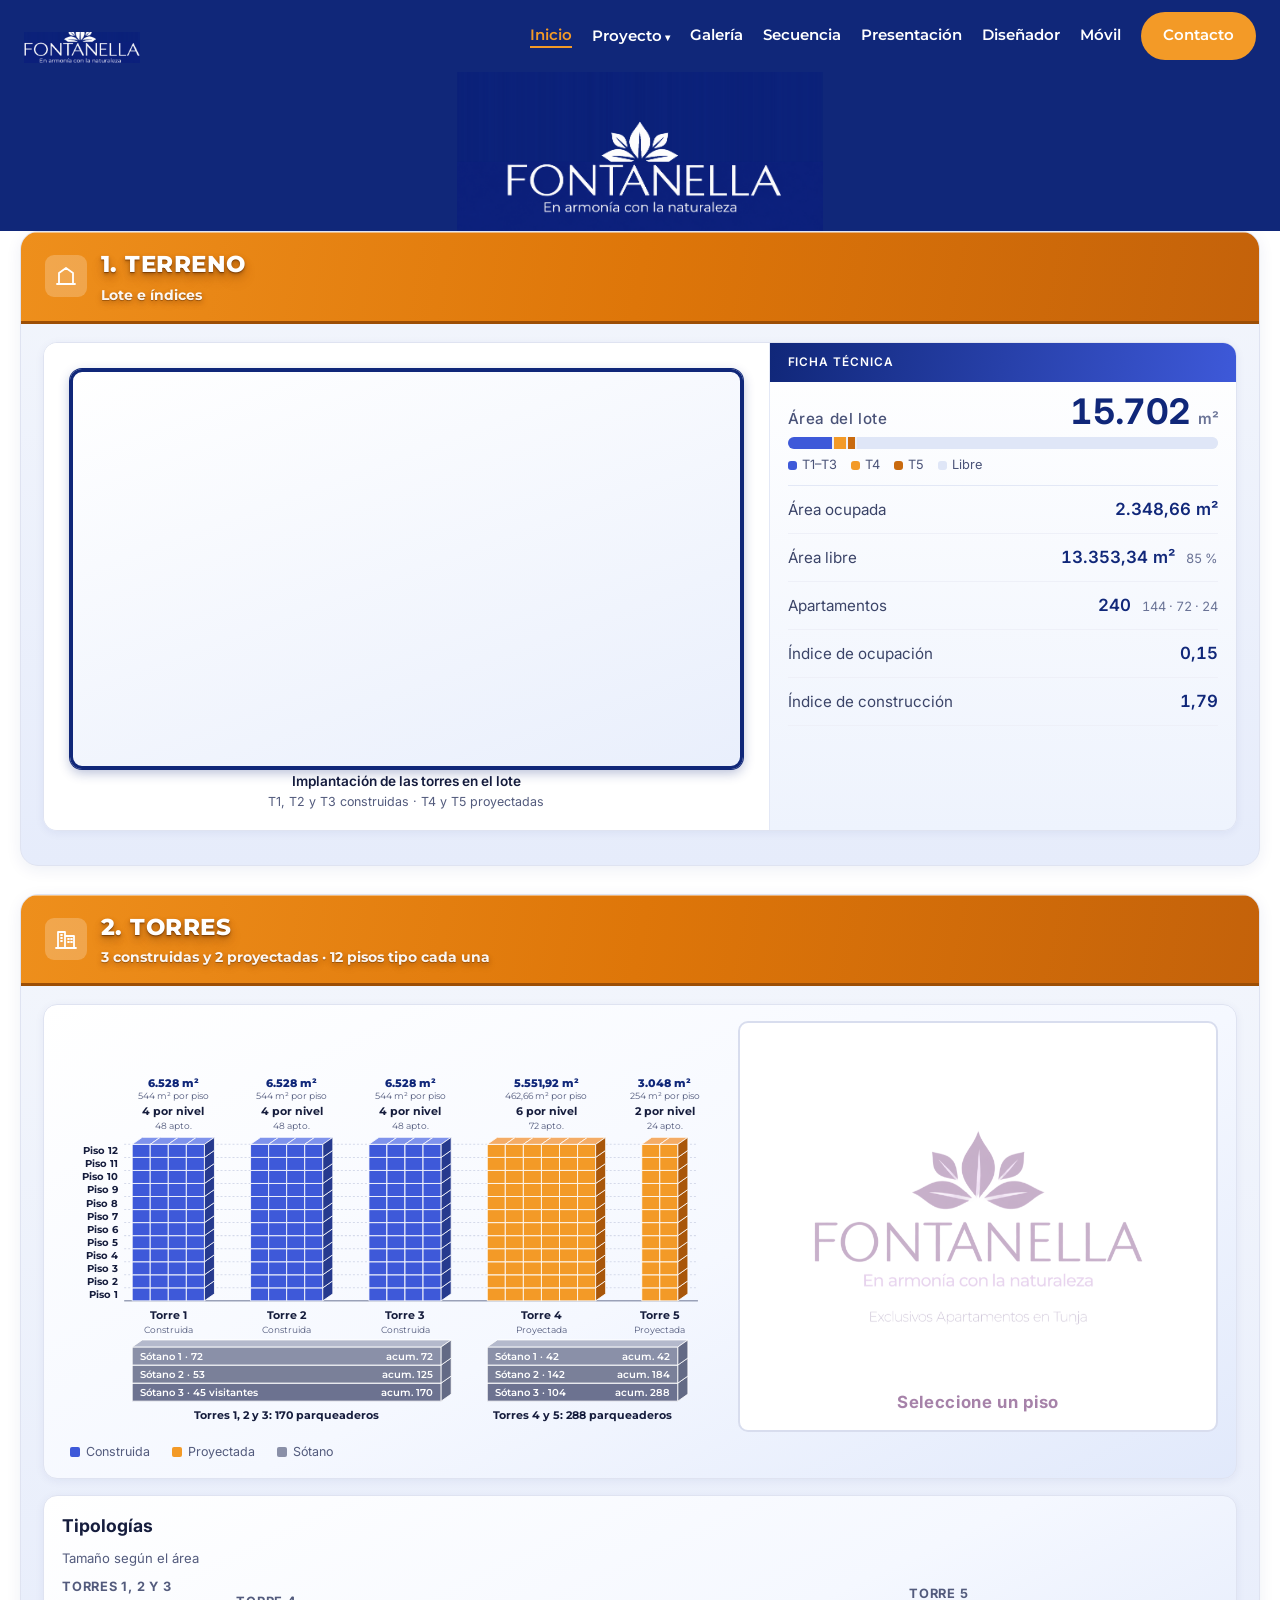
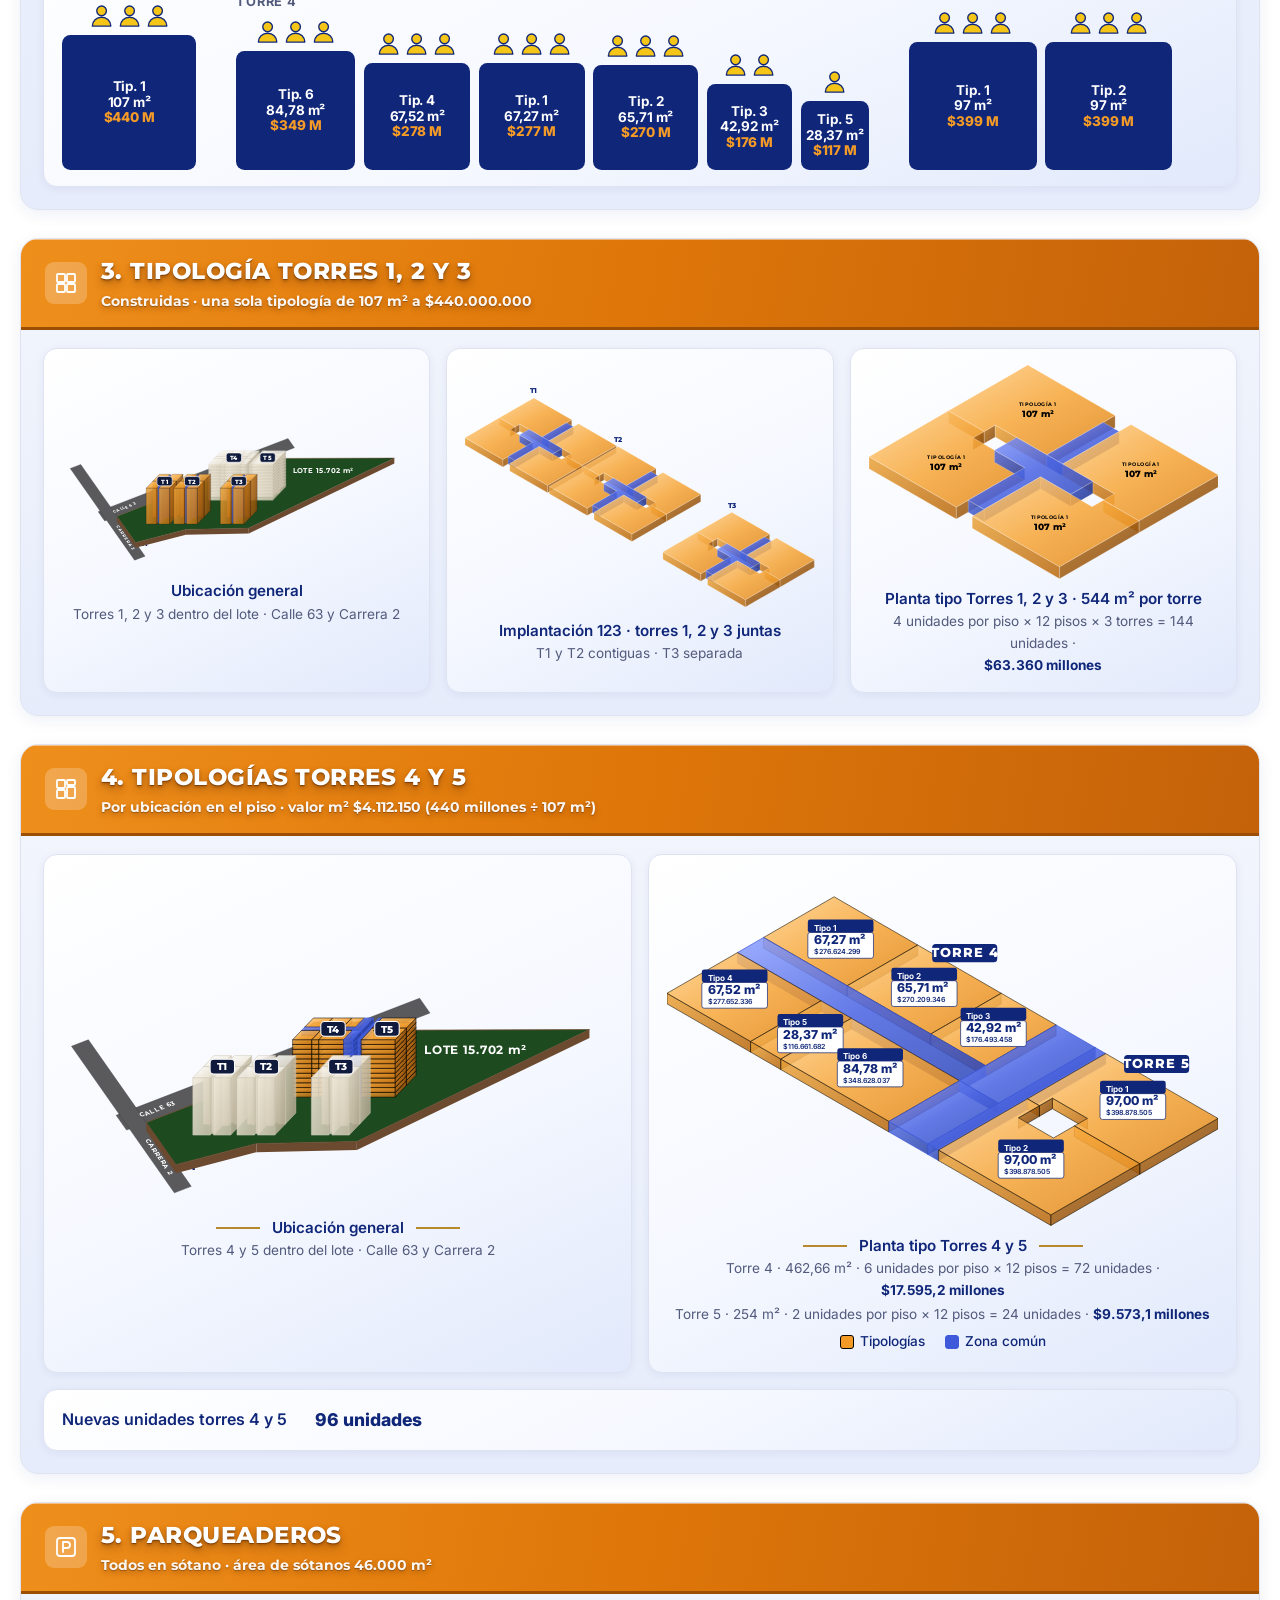
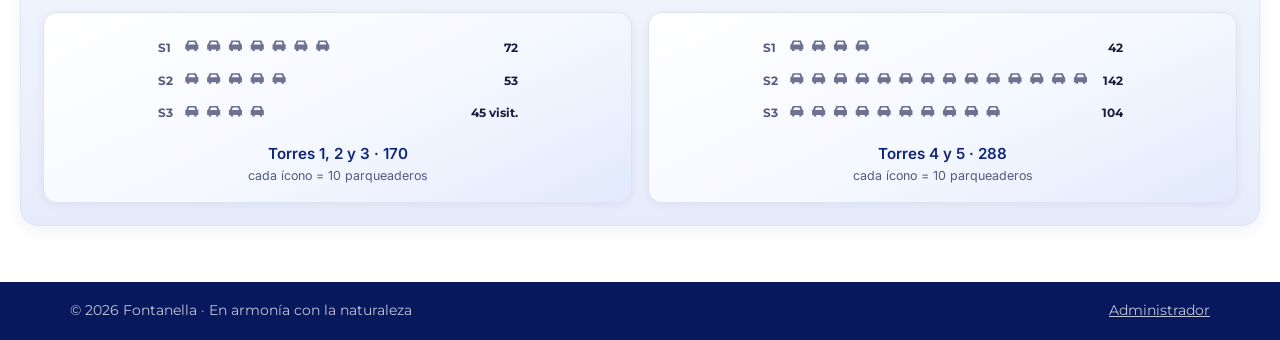
==== index.html @ 26b8ce56 "Commit inicial: sitio web Fontanella Co-Authored-By: Claude Sonnet 5.5 <noreply@anthropic.com>" ====
<!DOCTYPE html>
<html lang="es">
<head>
  <meta charset="UTF-8">
  <meta name="viewport" content="width=device-width, initial-scale=1">
  <link rel="icon" type="image/png" href="img/marca/favicon.png">
  <link rel="apple-touch-icon" href="img/marca/apple-touch-icon.png">
  <title>Fontanella | Exclusivos apartamentos en Tunja</title>
  <meta name="description" content="Fontanella: apartamentos de 3 habitaciones y 107 m² construidos en Tunja, desde 440 millones.">
  <link rel="preconnect" href="https://fonts.googleapis.com">
  <link rel="preconnect" href="https://fonts.gstatic.com" crossorigin>
  <link href="https://fonts.googleapis.com/css2?family=Inter:wght@400;500;600;700&family=Montserrat:wght@400;600;700;800&family=Playfair+Display:wght@600;700&display=swap" rel="stylesheet">
  <link rel="stylesheet" href="css/vendor/bootstrap-grid.min.css">
  <link rel="stylesheet" href="css/vendor/bootstrap-utilities.min.css">
  <link rel="stylesheet" href="css/estilos.css?v=72">
<script>if(location.search.indexOf("movil")>-1)document.documentElement.classList.add("en-movil")</script>
</head>
<body>
  <svg width="0" height="0" style="position:absolute" aria-hidden="true" focusable="false"><defs>
    <!-- Relieve de degradado para los volúmenes (acrílico): naranja, azul y crema -->
    <linearGradient id="gr-nar-tapa" x1="0" y1="0" x2="1" y2="1"><stop offset="0" stop-color="#ffd08a"/><stop offset="0.5" stop-color="#f7a73a"/><stop offset="1" stop-color="#df8618"/></linearGradient>
    <linearGradient id="gr-nar-izq" x1="0" y1="0" x2="1" y2="1"><stop offset="0" stop-color="#eba33a"/><stop offset="1" stop-color="#b9690f"/></linearGradient>
    <linearGradient id="gr-nar-der" x1="0" y1="0" x2="1" y2="1"><stop offset="0" stop-color="#bf7216"/><stop offset="1" stop-color="#7c430a"/></linearGradient>
    <linearGradient id="gr-azu-tapa" x1="0" y1="0" x2="1" y2="1"><stop offset="0" stop-color="#8da0ff"/><stop offset="0.5" stop-color="#4a64e2"/><stop offset="1" stop-color="#2f48b8"/></linearGradient>
    <linearGradient id="gr-azu-izq" x1="0" y1="0" x2="1" y2="1"><stop offset="0" stop-color="#5470e6"/><stop offset="1" stop-color="#2b43a8"/></linearGradient>
    <linearGradient id="gr-azu-der" x1="0" y1="0" x2="1" y2="1"><stop offset="0" stop-color="#344fc4"/><stop offset="1" stop-color="#1b2f85"/></linearGradient>
    <linearGradient id="gr-cre-tapa" x1="0" y1="0" x2="1" y2="1"><stop offset="0" stop-color="#ffffff"/><stop offset="1" stop-color="#e5ddca"/></linearGradient>
    <linearGradient id="gr-cre-izq" x1="0" y1="0" x2="1" y2="1"><stop offset="0" stop-color="#f1ebdb"/><stop offset="1" stop-color="#cdc4ae"/></linearGradient>
    <linearGradient id="gr-cre-der" x1="0" y1="0" x2="1" y2="1"><stop offset="0" stop-color="#d7cfba"/><stop offset="1" stop-color="#a99f87"/></linearGradient>
  </defs></svg>

  <header class="barra">
    <a href="index.html" class="marca">
      <img id="logo-animado" src="img/logo-animado/navbar/frame_01.png" alt="Fontanella · En armonía con la naturaleza" class="marca-logo">
    </a>
    <nav class="menu">
      <a href="index.html" class="activo" aria-current="page">Inicio</a>
      <div class="menu-desplegable">
        <a href="pages/proyecto.html" aria-haspopup="true">Proyecto</a>
        <div class="submenu">
          <a href="pages/planos.html">Planos (JPG)</a>
          <a href="pages/planos-pdf.html">Planos (PDF)</a>
          <a href="pages/explorador.html">Explorador</a>
        </div>
      </div>
      <a href="pages/galeria.html">Galería</a>
      <a href="pages/secuencia.html">Secuencia</a>
      <a href="pages/presentacion.html">Presentación</a>
      <a href="pages/disenador.html">Diseñador</a>
      <a href="pages/movil.html">Móvil</a>
      <a href="pages/contacto.html" class="boton boton-naranja">Contacto</a>
    </nav>
  </header>

  <main>
    <section class="banner" aria-label="Marca Fontanella animada">
      <div class="banner-animado">
        <img id="portada-animada-a" src="img/logo-animado/frame_01_1734x867.png" alt="" class="banner-logo" width="1734" height="867">
        <img id="portada-animada-b" src="img/logo-animado/frame_01_1734x867.png" alt="" aria-hidden="true" class="banner-logo" width="1734" height="867">
        <img src="img/logo-animado/wordmark_fixed.png" alt="Fontanella · En armonía con la naturaleza" class="banner-palabra-fija" width="1734" height="867">
      </div>
    </section>

    <section id="inicio" class="hero ficha">
      <div class="contenedor">
        <h1 id="ficha-titulo" class="solo-lectores">Fontanella · Datos del proyecto</h1>

        <section class="bloque-ficha">
          <header class="bloque-cab"><svg viewBox="0 0 24 24" aria-hidden="true"><path d="M3 20h18M5 20V9l7-5 7 5v11"/></svg><div><h2>1. Terreno</h2><p>Lote e índices</p></div></header>
          <div class="terreno-graf terreno-dos">
            <figure class="terreno-plano"><svg viewBox="-150 14 1014 432" class="t-svg t-implantacion t-iso" role="img" aria-label="Implantación de las torres en el lote"><g class="iso-norte" transform="translate(8 282)" role="img" aria-label="Norte: hacia donde va la Carrera 2"><polygon points="58.7,80.9 41.2,35.7 18.8,44.3"/><text x="74" y="104" text-anchor="middle">N</text></g><g class="iso-calles" aria-hidden="true"><polygon class="iso-calle" points="-39.9,311.4 530.9,91.2 511.4,63.4 -59.4,283.6"/><polygon class="iso-calle" points="-111.7,141.5 81.8,417.3 50.1,429.5 -143.4,153.7"/><text class="iso-calle-txt" transform="matrix(0.933 -0.360 0.574 0.818 21.5 274.8)" text-anchor="middle">CALLE 63</text><text class="iso-calle-txt" transform="matrix(0.574 0.818 -0.933 0.360 18.6 363.5)" text-anchor="middle">CARRERA 2</text></g><polygon class="iso-lote-canto" points="831.0,122.4 393.4,332.9 393.4,348.9 831.0,138.4"/><polygon class="iso-lote-canto" points="393.4,332.9 204.5,337.0 204.5,353.0 393.4,348.9"/><polygon class="iso-lote-canto" points="204.5,337.0 53.1,376.4 53.1,392.4 204.5,353.0"/><polygon class="iso-lote-canto" points="53.1,376.4 -2.6,297.0 -2.6,313.0 53.1,392.4"/><g><title>Lote · 15.702 m²</title><polygon class="t-lote-pol" points="446.9,123.6 831.0,122.4 393.4,332.9 204.5,337.0 53.1,376.4 -2.6,297.0"/></g><g class="iso-torre t-torre-4" data-torre="4" tabindex="0" role="button" aria-label="Ver tipologías de la torre 4"><title>Torre 4 · proyectada · 462,66 m² por piso</title><polygon class="iso-izq" points="272.6,249.4 385.6,249.4 385.6,141.4 272.6,141.4"/><polygon class="iso-der" points="385.6,249.4 424.7,208.5 424.7,100.5 385.6,141.4"/><polygon class="iso-tapa" points="272.6,141.4 385.6,141.4 424.7,100.5 311.7,100.5"/><line class="iso-piso" x1="272.55" y1="240.4" x2="385.55" y2="240.4"/><line class="iso-piso" x1="385.55" y1="240.4" x2="424.7" y2="199.5"/><line class="iso-piso" x1="272.55" y1="231.4" x2="385.55" y2="231.4"/><line class="iso-piso" x1="385.55" y1="231.4" x2="424.7" y2="190.5"/><line class="iso-piso" x1="272.55" y1="222.4" x2="385.55" y2="222.4"/><line class="iso-piso" x1="385.55" y1="222.4" x2="424.7" y2="181.5"/><line class="iso-piso" x1="272.55" y1="213.4" x2="385.55" y2="213.4"/><line class="iso-piso" x1="385.55" y1="213.4" x2="424.7" y2="172.5"/><line class="iso-piso" x1="272.55" y1="204.4" x2="385.55" y2="204.4"/><line class="iso-piso" x1="385.55" y1="204.4" x2="424.7" y2="163.5"/><line class="iso-piso" x1="272.55" y1="195.4" x2="385.55" y2="195.4"/><line class="iso-piso" x1="385.55" y1="195.4" x2="424.7" y2="154.5"/><line class="iso-piso" x1="272.55" y1="186.4" x2="385.55" y2="186.4"/><line class="iso-piso" x1="385.55" y1="186.4" x2="424.7" y2="145.5"/><line class="iso-piso" x1="272.55" y1="177.4" x2="385.55" y2="177.4"/><line class="iso-piso" x1="385.55" y1="177.4" x2="424.7" y2="136.5"/><line class="iso-piso" x1="272.55" y1="168.4" x2="385.55" y2="168.4"/><line class="iso-piso" x1="385.55" y1="168.4" x2="424.7" y2="127.5"/><line class="iso-piso" x1="272.55" y1="159.4" x2="385.55" y2="159.4"/><line class="iso-piso" x1="385.55" y1="159.4" x2="424.7" y2="118.5"/><line class="iso-piso" x1="272.55" y1="150.4" x2="385.55" y2="150.4"/><line class="iso-piso" x1="385.55" y1="150.4" x2="424.7" y2="109.5"/><text class="t-torre-nom" x="348.6" y="128.0" text-anchor="middle">T4</text></g><g class="iso-torre t-torre-5" data-torre="5" tabindex="0" role="button" aria-label="Ver tipologías de la torre 5"><title>Torre 5 · proyectada · 254 m² por piso</title><polygon class="iso-izq" points="395.6,249.4 465.6,249.4 465.6,141.4 395.6,141.4"/><polygon class="iso-der" points="465.6,249.4 504.7,208.5 504.7,100.5 465.6,141.4"/><polygon class="iso-tapa" points="395.6,141.4 465.6,141.4 504.7,100.5 434.7,100.5"/><line class="iso-piso" x1="395.55" y1="240.4" x2="465.55" y2="240.4"/><line class="iso-piso" x1="465.55" y1="240.4" x2="504.7" y2="199.5"/><line class="iso-piso" x1="395.55" y1="231.4" x2="465.55" y2="231.4"/><line class="iso-piso" x1="465.55" y1="231.4" x2="504.7" y2="190.5"/><line class="iso-piso" x1="395.55" y1="222.4" x2="465.55" y2="222.4"/><line class="iso-piso" x1="465.55" y1="222.4" x2="504.7" y2="181.5"/><line class="iso-piso" x1="395.55" y1="213.4" x2="465.55" y2="213.4"/><line class="iso-piso" x1="465.55" y1="213.4" x2="504.7" y2="172.5"/><line class="iso-piso" x1="395.55" y1="204.4" x2="465.55" y2="204.4"/><line class="iso-piso" x1="465.55" y1="204.4" x2="504.7" y2="163.5"/><line class="iso-piso" x1="395.55" y1="195.4" x2="465.55" y2="195.4"/><line class="iso-piso" x1="465.55" y1="195.4" x2="504.7" y2="154.5"/><line class="iso-piso" x1="395.55" y1="186.4" x2="465.55" y2="186.4"/><line class="iso-piso" x1="465.55" y1="186.4" x2="504.7" y2="145.5"/><line class="iso-piso" x1="395.55" y1="177.4" x2="465.55" y2="177.4"/><line class="iso-piso" x1="465.55" y1="177.4" x2="504.7" y2="136.5"/><line class="iso-piso" x1="395.55" y1="168.4" x2="465.55" y2="168.4"/><line class="iso-piso" x1="465.55" y1="168.4" x2="504.7" y2="127.5"/><line class="iso-piso" x1="395.55" y1="159.4" x2="465.55" y2="159.4"/><line class="iso-piso" x1="465.55" y1="159.4" x2="504.7" y2="118.5"/><line class="iso-piso" x1="395.55" y1="150.4" x2="465.55" y2="150.4"/><line class="iso-piso" x1="465.55" y1="150.4" x2="504.7" y2="109.5"/><text class="t-torre-nom" x="450.1" y="128.0" text-anchor="middle">T5</text></g><g class="iso-torre t-torre-c" data-torre="1" tabindex="0" role="button" aria-label="Ver tipologías de la torre 1"><title>Torre 1 · construida · 544 m² por piso</title><polygon class="iso-izq" points="84.9,320.8 155.9,320.8 155.9,212.8 84.9,212.8"/><polygon class="iso-der" points="155.9,320.8 195.6,279.3 195.6,171.3 155.9,212.8"/><polygon class="iso-tapa" points="84.9,212.8 155.9,212.8 195.6,171.3 124.6,171.3"/><line class="iso-piso" x1="84.89999999999999" y1="311.8" x2="155.89999999999998" y2="311.8"/><line class="iso-piso" x1="155.89999999999998" y1="311.8" x2="195.6" y2="270.3"/><line class="iso-piso" x1="84.89999999999999" y1="302.8" x2="155.89999999999998" y2="302.8"/><line class="iso-piso" x1="155.89999999999998" y1="302.8" x2="195.6" y2="261.3"/><line class="iso-piso" x1="84.89999999999999" y1="293.8" x2="155.89999999999998" y2="293.8"/><line class="iso-piso" x1="155.89999999999998" y1="293.8" x2="195.6" y2="252.3"/><line class="iso-piso" x1="84.89999999999999" y1="284.8" x2="155.89999999999998" y2="284.8"/><line class="iso-piso" x1="155.89999999999998" y1="284.8" x2="195.6" y2="243.3"/><line class="iso-piso" x1="84.89999999999999" y1="275.8" x2="155.89999999999998" y2="275.8"/><line class="iso-piso" x1="155.89999999999998" y1="275.8" x2="195.6" y2="234.3"/><line class="iso-piso" x1="84.89999999999999" y1="266.8" x2="155.89999999999998" y2="266.8"/><line class="iso-piso" x1="155.89999999999998" y1="266.8" x2="195.6" y2="225.3"/><line class="iso-piso" x1="84.89999999999999" y1="257.8" x2="155.89999999999998" y2="257.8"/><line class="iso-piso" x1="155.89999999999998" y1="257.8" x2="195.6" y2="216.3"/><line class="iso-piso" x1="84.89999999999999" y1="248.8" x2="155.89999999999998" y2="248.8"/><line class="iso-piso" x1="155.89999999999998" y1="248.8" x2="195.6" y2="207.3"/><line class="iso-piso" x1="84.89999999999999" y1="239.8" x2="155.89999999999998" y2="239.8"/><line class="iso-piso" x1="155.89999999999998" y1="239.8" x2="195.6" y2="198.3"/><line class="iso-piso" x1="84.89999999999999" y1="230.8" x2="155.89999999999998" y2="230.8"/><line class="iso-piso" x1="155.89999999999998" y1="230.8" x2="195.6" y2="189.3"/><line class="iso-piso" x1="84.89999999999999" y1="221.8" x2="155.89999999999998" y2="221.8"/><line class="iso-piso" x1="155.89999999999998" y1="221.8" x2="195.6" y2="180.3"/><text class="t-torre-nom" x="140.3" y="199.0" text-anchor="middle">T1</text></g><g class="iso-torre t-torre-c" data-torre="2" tabindex="0" role="button" aria-label="Ver tipologías de la torre 2"><title>Torre 2 · construida · 544 m² por piso</title><polygon class="iso-izq" points="167.9,320.8 238.9,320.8 238.9,212.8 167.9,212.8"/><polygon class="iso-der" points="238.9,320.8 278.6,279.3 278.6,171.3 238.9,212.8"/><polygon class="iso-tapa" points="167.9,212.8 238.9,212.8 278.6,171.3 207.6,171.3"/><line class="iso-piso" x1="167.89999999999998" y1="311.8" x2="238.89999999999998" y2="311.8"/><line class="iso-piso" x1="238.89999999999998" y1="311.8" x2="278.6" y2="270.3"/><line class="iso-piso" x1="167.89999999999998" y1="302.8" x2="238.89999999999998" y2="302.8"/><line class="iso-piso" x1="238.89999999999998" y1="302.8" x2="278.6" y2="261.3"/><line class="iso-piso" x1="167.89999999999998" y1="293.8" x2="238.89999999999998" y2="293.8"/><line class="iso-piso" x1="238.89999999999998" y1="293.8" x2="278.6" y2="252.3"/><line class="iso-piso" x1="167.89999999999998" y1="284.8" x2="238.89999999999998" y2="284.8"/><line class="iso-piso" x1="238.89999999999998" y1="284.8" x2="278.6" y2="243.3"/><line class="iso-piso" x1="167.89999999999998" y1="275.8" x2="238.89999999999998" y2="275.8"/><line class="iso-piso" x1="238.89999999999998" y1="275.8" x2="278.6" y2="234.3"/><line class="iso-piso" x1="167.89999999999998" y1="266.8" x2="238.89999999999998" y2="266.8"/><line class="iso-piso" x1="238.89999999999998" y1="266.8" x2="278.6" y2="225.3"/><line class="iso-piso" x1="167.89999999999998" y1="257.8" x2="238.89999999999998" y2="257.8"/><line class="iso-piso" x1="238.89999999999998" y1="257.8" x2="278.6" y2="216.3"/><line class="iso-piso" x1="167.89999999999998" y1="248.8" x2="238.89999999999998" y2="248.8"/><line class="iso-piso" x1="238.89999999999998" y1="248.8" x2="278.6" y2="207.3"/><line class="iso-piso" x1="167.89999999999998" y1="239.8" x2="238.89999999999998" y2="239.8"/><line class="iso-piso" x1="238.89999999999998" y1="239.8" x2="278.6" y2="198.3"/><line class="iso-piso" x1="167.89999999999998" y1="230.8" x2="238.89999999999998" y2="230.8"/><line class="iso-piso" x1="238.89999999999998" y1="230.8" x2="278.6" y2="189.3"/><line class="iso-piso" x1="167.89999999999998" y1="221.8" x2="238.89999999999998" y2="221.8"/><line class="iso-piso" x1="238.89999999999998" y1="221.8" x2="278.6" y2="180.3"/><text class="t-torre-nom" x="223.3" y="199.0" text-anchor="middle">T2</text></g><g class="iso-torre t-torre-c" data-torre="3" tabindex="0" role="button" aria-label="Ver tipologías de la torre 3"><title>Torre 3 · construida · 544 m² por piso</title><polygon class="iso-izq" points="307.9,320.8 378.9,320.8 378.9,212.8 307.9,212.8"/><polygon class="iso-der" points="378.9,320.8 418.6,279.3 418.6,171.3 378.9,212.8"/><polygon class="iso-tapa" points="307.9,212.8 378.9,212.8 418.6,171.3 347.6,171.3"/><line class="iso-piso" x1="307.9" y1="311.8" x2="378.9" y2="311.8"/><line class="iso-piso" x1="378.9" y1="311.8" x2="418.6" y2="270.3"/><line class="iso-piso" x1="307.9" y1="302.8" x2="378.9" y2="302.8"/><line class="iso-piso" x1="378.9" y1="302.8" x2="418.6" y2="261.3"/><line class="iso-piso" x1="307.9" y1="293.8" x2="378.9" y2="293.8"/><line class="iso-piso" x1="378.9" y1="293.8" x2="418.6" y2="252.3"/><line class="iso-piso" x1="307.9" y1="284.8" x2="378.9" y2="284.8"/><line class="iso-piso" x1="378.9" y1="284.8" x2="418.6" y2="243.3"/><line class="iso-piso" x1="307.9" y1="275.8" x2="378.9" y2="275.8"/><line class="iso-piso" x1="378.9" y1="275.8" x2="418.6" y2="234.3"/><line class="iso-piso" x1="307.9" y1="266.8" x2="378.9" y2="266.8"/><line class="iso-piso" x1="378.9" y1="266.8" x2="418.6" y2="225.3"/><line class="iso-piso" x1="307.9" y1="257.8" x2="378.9" y2="257.8"/><line class="iso-piso" x1="378.9" y1="257.8" x2="418.6" y2="216.3"/><line class="iso-piso" x1="307.9" y1="248.8" x2="378.9" y2="248.8"/><line class="iso-piso" x1="378.9" y1="248.8" x2="418.6" y2="207.3"/><line class="iso-piso" x1="307.9" y1="239.8" x2="378.9" y2="239.8"/><line class="iso-piso" x1="378.9" y1="239.8" x2="418.6" y2="198.3"/><line class="iso-piso" x1="307.9" y1="230.8" x2="378.9" y2="230.8"/><line class="iso-piso" x1="378.9" y1="230.8" x2="418.6" y2="189.3"/><line class="iso-piso" x1="307.9" y1="221.8" x2="378.9" y2="221.8"/><line class="iso-piso" x1="378.9" y1="221.8" x2="418.6" y2="180.3"/><text class="t-torre-nom" x="363.3" y="199.0" text-anchor="middle">T3</text></g><text class="t-lote-txt" x="617.0" y="168.8" text-anchor="middle">LOTE 15.702 m²</text></svg><figcaption><b>Implantación de las torres en el lote</b>T1, T2 y T3 construidas · T4 y T5 proyectadas</figcaption></figure>
            <div class="terreno-cards">
              <article class="ficha-lote" aria-label="Ficha técnica del lote">
              <header class="fl-cab"><span>Ficha técnica</span></header>
              <div class="fl-cuerpo">
                <p class="fl-hero"><small>Área del lote</small><span>15.702 <em>m²</em></span></p>
                <div class="lk-barra" role="img" aria-label="Torres 1 a 3, 1.632 m²; torre 4, 462,66 m²; torre 5, 254 m²; área libre 13.353,34 m²">
                  <span class="lk-c" style="flex:1632" title="T1–T3 · 1.632 m²"></span><span class="lk-4" style="flex:462.66" title="T4 · 462,66 m²"></span><span class="lk-5" style="flex:254" title="T5 · 254 m²"></span><span class="lk-libre" style="flex:13353.34" title="Libre · 13.353,34 m²"></span>
                </div>
                <ul class="fl-ley list-unstyled"><li><i class="lk-c"></i>T1–T3</li><li><i class="lk-4"></i>T4</li><li><i class="lk-5"></i>T5</li><li><i class="lk-libre"></i>Libre</li></ul>
                <dl class="fl-lista">
                  <div><dt>Área ocupada</dt><dd>2.348,66 m²</dd></div>
                  <div><dt>Área libre</dt><dd>13.353,34 m² <small>85 %</small></dd></div>
                  <div><dt>Apartamentos</dt><dd>240 <small>144 · 72 · 24</small></dd></div>
                  <div><dt>Índice de ocupación</dt><dd>0,15</dd></div>
                  <div><dt>Índice de construcción</dt><dd>1,79</dd></div>
                </dl>
              </div>
            </article>
              
              
            </div>
          </div>
        </section>

        <section class="bloque-ficha">
          <header class="bloque-cab"><svg viewBox="0 0 24 24" aria-hidden="true"><path d="M4 21V5h7v16M11 21V9h9v12M2 21h20"/><path d="M7 8h1M7 11h1M7 14h1M14 12h1M17 12h1M14 15h1M17 15h1"/></svg><div><h2>2. Torres</h2><p>3 construidas y 2 proyectadas · 12 pisos tipo cada una</p></div></header>
          <figure class="ficha-3d">
            
            <div class="torres-y-tipos"><svg class="g-3d" viewBox="0 0 654 401" role="img" aria-labelledby="g3d-titulo g3d-desc"><title id="g3d-titulo">Unidades por nivel en cada torre</title><desc id="g3d-desc">Barras de 12 pisos; cada cubo es un apartamento. Torres 1 a 3: 4 por nivel; Torre 4: 6; Torre 5: 2. Sótanos torres 1 a 3: 72, 53 y 45 de visitantes (170); torres 4 y 5: 42, 142 y 104 (288).</desc><line class="g-linea" x1="62" x2="634" y1="258.0" y2="258.0"/><text class="g-eje" x="56" y="268.0" text-anchor="end">Piso 1</text><line class="g-linea" x1="62" x2="634" y1="245.0" y2="245.0"/><text class="g-eje" x="56" y="255.0" text-anchor="end">Piso 2</text><line class="g-linea" x1="62" x2="634" y1="232.0" y2="232.0"/><text class="g-eje" x="56" y="242.0" text-anchor="end">Piso 3</text><line class="g-linea" x1="62" x2="634" y1="219.0" y2="219.0"/><text class="g-eje" x="56" y="229.0" text-anchor="end">Piso 4</text><line class="g-linea" x1="62" x2="634" y1="206.0" y2="206.0"/><text class="g-eje" x="56" y="216.0" text-anchor="end">Piso 5</text><line class="g-linea" x1="62" x2="634" y1="193.0" y2="193.0"/><text class="g-eje" x="56" y="203.0" text-anchor="end">Piso 6</text><line class="g-linea" x1="62" x2="634" y1="180.0" y2="180.0"/><text class="g-eje" x="56" y="190.0" text-anchor="end">Piso 7</text><line class="g-linea" x1="62" x2="634" y1="167.0" y2="167.0"/><text class="g-eje" x="56" y="177.0" text-anchor="end">Piso 8</text><line class="g-linea" x1="62" x2="634" y1="154.0" y2="154.0"/><text class="g-eje" x="56" y="164.0" text-anchor="end">Piso 9</text><line class="g-linea" x1="62" x2="634" y1="141.0" y2="141.0"/><text class="g-eje" x="56" y="151.0" text-anchor="end">Piso 10</text><line class="g-linea" x1="62" x2="634" y1="128.0" y2="128.0"/><text class="g-eje" x="56" y="138.0" text-anchor="end">Piso 11</text><line class="g-linea" x1="62" x2="634" y1="115.0" y2="115.0"/><text class="g-eje" x="56" y="125.0" text-anchor="end">Piso 12</text><line class="g-base" x1="62" x2="634" y1="271" y2="271"/><g class="g-torre g-c" data-torre="1" tabindex="0" role="button" aria-label="Ver ficha de la torre 1"><g class="g-nivel"><title>Torre 1 · piso 1 · 4 apartamentos</title><path class="g-frente" d="M70 258.0H88V271.0H70Z"/><path class="g-tapa" d="M70 258.0L80 251.0H98L88 258.0Z"/><path class="g-lado" d="M88 258.0L98 251.0V264.0L88 271.0Z"/><path class="g-frente" d="M88 258.0H106V271.0H88Z"/><path class="g-tapa" d="M88 258.0L98 251.0H116L106 258.0Z"/><path class="g-lado" d="M106 258.0L116 251.0V264.0L106 271.0Z"/><path class="g-frente" d="M106 258.0H124V271.0H106Z"/><path class="g-tapa" d="M106 258.0L116 251.0H134L124 258.0Z"/><path class="g-lado" d="M124 258.0L134 251.0V264.0L124 271.0Z"/><path class="g-frente" d="M124 258.0H142V271.0H124Z"/><path class="g-tapa" d="M124 258.0L134 251.0H152L142 258.0Z"/><path class="g-lado" d="M142 258.0L152 251.0V264.0L142 271.0Z"/></g><g class="g-nivel"><title>Torre 1 · piso 2 · 4 apartamentos</title><path class="g-frente" d="M70 245.0H88V258.0H70Z"/><path class="g-tapa" d="M70 245.0L80 238.0H98L88 245.0Z"/><path class="g-lado" d="M88 245.0L98 238.0V251.0L88 258.0Z"/><path class="g-frente" d="M88 245.0H106V258.0H88Z"/><path class="g-tapa" d="M88 245.0L98 238.0H116L106 245.0Z"/><path class="g-lado" d="M106 245.0L116 238.0V251.0L106 258.0Z"/><path class="g-frente" d="M106 245.0H124V258.0H106Z"/><path class="g-tapa" d="M106 245.0L116 238.0H134L124 245.0Z"/><path class="g-lado" d="M124 245.0L134 238.0V251.0L124 258.0Z"/><path class="g-frente" d="M124 245.0H142V258.0H124Z"/><path class="g-tapa" d="M124 245.0L134 238.0H152L142 245.0Z"/><path class="g-lado" d="M142 245.0L152 238.0V251.0L142 258.0Z"/></g><g class="g-nivel"><title>Torre 1 · piso 3 · 4 apartamentos</title><path class="g-frente" d="M70 232.0H88V245.0H70Z"/><path class="g-tapa" d="M70 232.0L80 225.0H98L88 232.0Z"/><path class="g-lado" d="M88 232.0L98 225.0V238.0L88 245.0Z"/><path class="g-frente" d="M88 232.0H106V245.0H88Z"/><path class="g-tapa" d="M88 232.0L98 225.0H116L106 232.0Z"/><path class="g-lado" d="M106 232.0L116 225.0V238.0L106 245.0Z"/><path class="g-frente" d="M106 232.0H124V245.0H106Z"/><path class="g-tapa" d="M106 232.0L116 225.0H134L124 232.0Z"/><path class="g-lado" d="M124 232.0L134 225.0V238.0L124 245.0Z"/><path class="g-frente" d="M124 232.0H142V245.0H124Z"/><path class="g-tapa" d="M124 232.0L134 225.0H152L142 232.0Z"/><path class="g-lado" d="M142 232.0L152 225.0V238.0L142 245.0Z"/></g><g class="g-nivel"><title>Torre 1 · piso 4 · 4 apartamentos</title><path class="g-frente" d="M70 219.0H88V232.0H70Z"/><path class="g-tapa" d="M70 219.0L80 212.0H98L88 219.0Z"/><path class="g-lado" d="M88 219.0L98 212.0V225.0L88 232.0Z"/><path class="g-frente" d="M88 219.0H106V232.0H88Z"/><path class="g-tapa" d="M88 219.0L98 212.0H116L106 219.0Z"/><path class="g-lado" d="M106 219.0L116 212.0V225.0L106 232.0Z"/><path class="g-frente" d="M106 219.0H124V232.0H106Z"/><path class="g-tapa" d="M106 219.0L116 212.0H134L124 219.0Z"/><path class="g-lado" d="M124 219.0L134 212.0V225.0L124 232.0Z"/><path class="g-frente" d="M124 219.0H142V232.0H124Z"/><path class="g-tapa" d="M124 219.0L134 212.0H152L142 219.0Z"/><path class="g-lado" d="M142 219.0L152 212.0V225.0L142 232.0Z"/></g><g class="g-nivel"><title>Torre 1 · piso 5 · 4 apartamentos</title><path class="g-frente" d="M70 206.0H88V219.0H70Z"/><path class="g-tapa" d="M70 206.0L80 199.0H98L88 206.0Z"/><path class="g-lado" d="M88 206.0L98 199.0V212.0L88 219.0Z"/><path class="g-frente" d="M88 206.0H106V219.0H88Z"/><path class="g-tapa" d="M88 206.0L98 199.0H116L106 206.0Z"/><path class="g-lado" d="M106 206.0L116 199.0V212.0L106 219.0Z"/><path class="g-frente" d="M106 206.0H124V219.0H106Z"/><path class="g-tapa" d="M106 206.0L116 199.0H134L124 206.0Z"/><path class="g-lado" d="M124 206.0L134 199.0V212.0L124 219.0Z"/><path class="g-frente" d="M124 206.0H142V219.0H124Z"/><path class="g-tapa" d="M124 206.0L134 199.0H152L142 206.0Z"/><path class="g-lado" d="M142 206.0L152 199.0V212.0L142 219.0Z"/></g><g class="g-nivel"><title>Torre 1 · piso 6 · 4 apartamentos</title><path class="g-frente" d="M70 193.0H88V206.0H70Z"/><path class="g-tapa" d="M70 193.0L80 186.0H98L88 193.0Z"/><path class="g-lado" d="M88 193.0L98 186.0V199.0L88 206.0Z"/><path class="g-frente" d="M88 193.0H106V206.0H88Z"/><path class="g-tapa" d="M88 193.0L98 186.0H116L106 193.0Z"/><path class="g-lado" d="M106 193.0L116 186.0V199.0L106 206.0Z"/><path class="g-frente" d="M106 193.0H124V206.0H106Z"/><path class="g-tapa" d="M106 193.0L116 186.0H134L124 193.0Z"/><path class="g-lado" d="M124 193.0L134 186.0V199.0L124 206.0Z"/><path class="g-frente" d="M124 193.0H142V206.0H124Z"/><path class="g-tapa" d="M124 193.0L134 186.0H152L142 193.0Z"/><path class="g-lado" d="M142 193.0L152 186.0V199.0L142 206.0Z"/></g><g class="g-nivel"><title>Torre 1 · piso 7 · 4 apartamentos</title><path class="g-frente" d="M70 180.0H88V193.0H70Z"/><path class="g-tapa" d="M70 180.0L80 173.0H98L88 180.0Z"/><path class="g-lado" d="M88 180.0L98 173.0V186.0L88 193.0Z"/><path class="g-frente" d="M88 180.0H106V193.0H88Z"/><path class="g-tapa" d="M88 180.0L98 173.0H116L106 180.0Z"/><path class="g-lado" d="M106 180.0L116 173.0V186.0L106 193.0Z"/><path class="g-frente" d="M106 180.0H124V193.0H106Z"/><path class="g-tapa" d="M106 180.0L116 173.0H134L124 180.0Z"/><path class="g-lado" d="M124 180.0L134 173.0V186.0L124 193.0Z"/><path class="g-frente" d="M124 180.0H142V193.0H124Z"/><path class="g-tapa" d="M124 180.0L134 173.0H152L142 180.0Z"/><path class="g-lado" d="M142 180.0L152 173.0V186.0L142 193.0Z"/></g><g class="g-nivel"><title>Torre 1 · piso 8 · 4 apartamentos</title><path class="g-frente" d="M70 167.0H88V180.0H70Z"/><path class="g-tapa" d="M70 167.0L80 160.0H98L88 167.0Z"/><path class="g-lado" d="M88 167.0L98 160.0V173.0L88 180.0Z"/><path class="g-frente" d="M88 167.0H106V180.0H88Z"/><path class="g-tapa" d="M88 167.0L98 160.0H116L106 167.0Z"/><path class="g-lado" d="M106 167.0L116 160.0V173.0L106 180.0Z"/><path class="g-frente" d="M106 167.0H124V180.0H106Z"/><path class="g-tapa" d="M106 167.0L116 160.0H134L124 167.0Z"/><path class="g-lado" d="M124 167.0L134 160.0V173.0L124 180.0Z"/><path class="g-frente" d="M124 167.0H142V180.0H124Z"/><path class="g-tapa" d="M124 167.0L134 160.0H152L142 167.0Z"/><path class="g-lado" d="M142 167.0L152 160.0V173.0L142 180.0Z"/></g><g class="g-nivel"><title>Torre 1 · piso 9 · 4 apartamentos</title><path class="g-frente" d="M70 154.0H88V167.0H70Z"/><path class="g-tapa" d="M70 154.0L80 147.0H98L88 154.0Z"/><path class="g-lado" d="M88 154.0L98 147.0V160.0L88 167.0Z"/><path class="g-frente" d="M88 154.0H106V167.0H88Z"/><path class="g-tapa" d="M88 154.0L98 147.0H116L106 154.0Z"/><path class="g-lado" d="M106 154.0L116 147.0V160.0L106 167.0Z"/><path class="g-frente" d="M106 154.0H124V167.0H106Z"/><path class="g-tapa" d="M106 154.0L116 147.0H134L124 154.0Z"/><path class="g-lado" d="M124 154.0L134 147.0V160.0L124 167.0Z"/><path class="g-frente" d="M124 154.0H142V167.0H124Z"/><path class="g-tapa" d="M124 154.0L134 147.0H152L142 154.0Z"/><path class="g-lado" d="M142 154.0L152 147.0V160.0L142 167.0Z"/></g><g class="g-nivel"><title>Torre 1 · piso 10 · 4 apartamentos</title><path class="g-frente" d="M70 141.0H88V154.0H70Z"/><path class="g-tapa" d="M70 141.0L80 134.0H98L88 141.0Z"/><path class="g-lado" d="M88 141.0L98 134.0V147.0L88 154.0Z"/><path class="g-frente" d="M88 141.0H106V154.0H88Z"/><path class="g-tapa" d="M88 141.0L98 134.0H116L106 141.0Z"/><path class="g-lado" d="M106 141.0L116 134.0V147.0L106 154.0Z"/><path class="g-frente" d="M106 141.0H124V154.0H106Z"/><path class="g-tapa" d="M106 141.0L116 134.0H134L124 141.0Z"/><path class="g-lado" d="M124 141.0L134 134.0V147.0L124 154.0Z"/><path class="g-frente" d="M124 141.0H142V154.0H124Z"/><path class="g-tapa" d="M124 141.0L134 134.0H152L142 141.0Z"/><path class="g-lado" d="M142 141.0L152 134.0V147.0L142 154.0Z"/></g><g class="g-nivel"><title>Torre 1 · piso 11 · 4 apartamentos</title><path class="g-frente" d="M70 128.0H88V141.0H70Z"/><path class="g-tapa" d="M70 128.0L80 121.0H98L88 128.0Z"/><path class="g-lado" d="M88 128.0L98 121.0V134.0L88 141.0Z"/><path class="g-frente" d="M88 128.0H106V141.0H88Z"/><path class="g-tapa" d="M88 128.0L98 121.0H116L106 128.0Z"/><path class="g-lado" d="M106 128.0L116 121.0V134.0L106 141.0Z"/><path class="g-frente" d="M106 128.0H124V141.0H106Z"/><path class="g-tapa" d="M106 128.0L116 121.0H134L124 128.0Z"/><path class="g-lado" d="M124 128.0L134 121.0V134.0L124 141.0Z"/><path class="g-frente" d="M124 128.0H142V141.0H124Z"/><path class="g-tapa" d="M124 128.0L134 121.0H152L142 128.0Z"/><path class="g-lado" d="M142 128.0L152 121.0V134.0L142 141.0Z"/></g><g class="g-nivel"><title>Torre 1 · piso 12 · 4 apartamentos</title><path class="g-frente" d="M70 115.0H88V128.0H70Z"/><path class="g-tapa" d="M70 115.0L80 108.0H98L88 115.0Z"/><path class="g-lado" d="M88 115.0L98 108.0V121.0L88 128.0Z"/><path class="g-frente" d="M88 115.0H106V128.0H88Z"/><path class="g-tapa" d="M88 115.0L98 108.0H116L106 115.0Z"/><path class="g-lado" d="M106 115.0L116 108.0V121.0L106 128.0Z"/><path class="g-frente" d="M106 115.0H124V128.0H106Z"/><path class="g-tapa" d="M106 115.0L116 108.0H134L124 115.0Z"/><path class="g-lado" d="M124 115.0L134 108.0V121.0L124 128.0Z"/><path class="g-frente" d="M124 115.0H142V128.0H124Z"/><path class="g-tapa" d="M124 115.0L134 108.0H152L142 115.0Z"/><path class="g-lado" d="M142 115.0L152 108.0V121.0L142 128.0Z"/></g></g><text class="g-area" x="111.0" y="58.0" text-anchor="middle">6.528 m²</text><text class="g-sub" x="111.0" y="70.0" text-anchor="middle">544 m² por piso</text><text class="g-valor" x="111.0" y="86.0" text-anchor="middle">4 por nivel</text><text class="g-sub" x="111.0" y="100.0" text-anchor="middle">48 apto.</text><text class="g-nombre" x="106.0" y="289" text-anchor="middle">Torre 1</text><text class="g-sub" x="106.0" y="303" text-anchor="middle">Construida</text><g class="g-torre g-c" data-torre="2" tabindex="0" role="button" aria-label="Ver ficha de la torre 2"><g class="g-nivel"><title>Torre 2 · piso 1 · 4 apartamentos</title><path class="g-frente" d="M188 258.0H206V271.0H188Z"/><path class="g-tapa" d="M188 258.0L198 251.0H216L206 258.0Z"/><path class="g-lado" d="M206 258.0L216 251.0V264.0L206 271.0Z"/><path class="g-frente" d="M206 258.0H224V271.0H206Z"/><path class="g-tapa" d="M206 258.0L216 251.0H234L224 258.0Z"/><path class="g-lado" d="M224 258.0L234 251.0V264.0L224 271.0Z"/><path class="g-frente" d="M224 258.0H242V271.0H224Z"/><path class="g-tapa" d="M224 258.0L234 251.0H252L242 258.0Z"/><path class="g-lado" d="M242 258.0L252 251.0V264.0L242 271.0Z"/><path class="g-frente" d="M242 258.0H260V271.0H242Z"/><path class="g-tapa" d="M242 258.0L252 251.0H270L260 258.0Z"/><path class="g-lado" d="M260 258.0L270 251.0V264.0L260 271.0Z"/></g><g class="g-nivel"><title>Torre 2 · piso 2 · 4 apartamentos</title><path class="g-frente" d="M188 245.0H206V258.0H188Z"/><path class="g-tapa" d="M188 245.0L198 238.0H216L206 245.0Z"/><path class="g-lado" d="M206 245.0L216 238.0V251.0L206 258.0Z"/><path class="g-frente" d="M206 245.0H224V258.0H206Z"/><path class="g-tapa" d="M206 245.0L216 238.0H234L224 245.0Z"/><path class="g-lado" d="M224 245.0L234 238.0V251.0L224 258.0Z"/><path class="g-frente" d="M224 245.0H242V258.0H224Z"/><path class="g-tapa" d="M224 245.0L234 238.0H252L242 245.0Z"/><path class="g-lado" d="M242 245.0L252 238.0V251.0L242 258.0Z"/><path class="g-frente" d="M242 245.0H260V258.0H242Z"/><path class="g-tapa" d="M242 245.0L252 238.0H270L260 245.0Z"/><path class="g-lado" d="M260 245.0L270 238.0V251.0L260 258.0Z"/></g><g class="g-nivel"><title>Torre 2 · piso 3 · 4 apartamentos</title><path class="g-frente" d="M188 232.0H206V245.0H188Z"/><path class="g-tapa" d="M188 232.0L198 225.0H216L206 232.0Z"/><path class="g-lado" d="M206 232.0L216 225.0V238.0L206 245.0Z"/><path class="g-frente" d="M206 232.0H224V245.0H206Z"/><path class="g-tapa" d="M206 232.0L216 225.0H234L224 232.0Z"/><path class="g-lado" d="M224 232.0L234 225.0V238.0L224 245.0Z"/><path class="g-frente" d="M224 232.0H242V245.0H224Z"/><path class="g-tapa" d="M224 232.0L234 225.0H252L242 232.0Z"/><path class="g-lado" d="M242 232.0L252 225.0V238.0L242 245.0Z"/><path class="g-frente" d="M242 232.0H260V245.0H242Z"/><path class="g-tapa" d="M242 232.0L252 225.0H270L260 232.0Z"/><path class="g-lado" d="M260 232.0L270 225.0V238.0L260 245.0Z"/></g><g class="g-nivel"><title>Torre 2 · piso 4 · 4 apartamentos</title><path class="g-frente" d="M188 219.0H206V232.0H188Z"/><path class="g-tapa" d="M188 219.0L198 212.0H216L206 219.0Z"/><path class="g-lado" d="M206 219.0L216 212.0V225.0L206 232.0Z"/><path class="g-frente" d="M206 219.0H224V232.0H206Z"/><path class="g-tapa" d="M206 219.0L216 212.0H234L224 219.0Z"/><path class="g-lado" d="M224 219.0L234 212.0V225.0L224 232.0Z"/><path class="g-frente" d="M224 219.0H242V232.0H224Z"/><path class="g-tapa" d="M224 219.0L234 212.0H252L242 219.0Z"/><path class="g-lado" d="M242 219.0L252 212.0V225.0L242 232.0Z"/><path class="g-frente" d="M242 219.0H260V232.0H242Z"/><path class="g-tapa" d="M242 219.0L252 212.0H270L260 219.0Z"/><path class="g-lado" d="M260 219.0L270 212.0V225.0L260 232.0Z"/></g><g class="g-nivel"><title>Torre 2 · piso 5 · 4 apartamentos</title><path class="g-frente" d="M188 206.0H206V219.0H188Z"/><path class="g-tapa" d="M188 206.0L198 199.0H216L206 206.0Z"/><path class="g-lado" d="M206 206.0L216 199.0V212.0L206 219.0Z"/><path class="g-frente" d="M206 206.0H224V219.0H206Z"/><path class="g-tapa" d="M206 206.0L216 199.0H234L224 206.0Z"/><path class="g-lado" d="M224 206.0L234 199.0V212.0L224 219.0Z"/><path class="g-frente" d="M224 206.0H242V219.0H224Z"/><path class="g-tapa" d="M224 206.0L234 199.0H252L242 206.0Z"/><path class="g-lado" d="M242 206.0L252 199.0V212.0L242 219.0Z"/><path class="g-frente" d="M242 206.0H260V219.0H242Z"/><path class="g-tapa" d="M242 206.0L252 199.0H270L260 206.0Z"/><path class="g-lado" d="M260 206.0L270 199.0V212.0L260 219.0Z"/></g><g class="g-nivel"><title>Torre 2 · piso 6 · 4 apartamentos</title><path class="g-frente" d="M188 193.0H206V206.0H188Z"/><path class="g-tapa" d="M188 193.0L198 186.0H216L206 193.0Z"/><path class="g-lado" d="M206 193.0L216 186.0V199.0L206 206.0Z"/><path class="g-frente" d="M206 193.0H224V206.0H206Z"/><path class="g-tapa" d="M206 193.0L216 186.0H234L224 193.0Z"/><path class="g-lado" d="M224 193.0L234 186.0V199.0L224 206.0Z"/><path class="g-frente" d="M224 193.0H242V206.0H224Z"/><path class="g-tapa" d="M224 193.0L234 186.0H252L242 193.0Z"/><path class="g-lado" d="M242 193.0L252 186.0V199.0L242 206.0Z"/><path class="g-frente" d="M242 193.0H260V206.0H242Z"/><path class="g-tapa" d="M242 193.0L252 186.0H270L260 193.0Z"/><path class="g-lado" d="M260 193.0L270 186.0V199.0L260 206.0Z"/></g><g class="g-nivel"><title>Torre 2 · piso 7 · 4 apartamentos</title><path class="g-frente" d="M188 180.0H206V193.0H188Z"/><path class="g-tapa" d="M188 180.0L198 173.0H216L206 180.0Z"/><path class="g-lado" d="M206 180.0L216 173.0V186.0L206 193.0Z"/><path class="g-frente" d="M206 180.0H224V193.0H206Z"/><path class="g-tapa" d="M206 180.0L216 173.0H234L224 180.0Z"/><path class="g-lado" d="M224 180.0L234 173.0V186.0L224 193.0Z"/><path class="g-frente" d="M224 180.0H242V193.0H224Z"/><path class="g-tapa" d="M224 180.0L234 173.0H252L242 180.0Z"/><path class="g-lado" d="M242 180.0L252 173.0V186.0L242 193.0Z"/><path class="g-frente" d="M242 180.0H260V193.0H242Z"/><path class="g-tapa" d="M242 180.0L252 173.0H270L260 180.0Z"/><path class="g-lado" d="M260 180.0L270 173.0V186.0L260 193.0Z"/></g><g class="g-nivel"><title>Torre 2 · piso 8 · 4 apartamentos</title><path class="g-frente" d="M188 167.0H206V180.0H188Z"/><path class="g-tapa" d="M188 167.0L198 160.0H216L206 167.0Z"/><path class="g-lado" d="M206 167.0L216 160.0V173.0L206 180.0Z"/><path class="g-frente" d="M206 167.0H224V180.0H206Z"/><path class="g-tapa" d="M206 167.0L216 160.0H234L224 167.0Z"/><path class="g-lado" d="M224 167.0L234 160.0V173.0L224 180.0Z"/><path class="g-frente" d="M224 167.0H242V180.0H224Z"/><path class="g-tapa" d="M224 167.0L234 160.0H252L242 167.0Z"/><path class="g-lado" d="M242 167.0L252 160.0V173.0L242 180.0Z"/><path class="g-frente" d="M242 167.0H260V180.0H242Z"/><path class="g-tapa" d="M242 167.0L252 160.0H270L260 167.0Z"/><path class="g-lado" d="M260 167.0L270 160.0V173.0L260 180.0Z"/></g><g class="g-nivel"><title>Torre 2 · piso 9 · 4 apartamentos</title><path class="g-frente" d="M188 154.0H206V167.0H188Z"/><path class="g-tapa" d="M188 154.0L198 147.0H216L206 154.0Z"/><path class="g-lado" d="M206 154.0L216 147.0V160.0L206 167.0Z"/><path class="g-frente" d="M206 154.0H224V167.0H206Z"/><path class="g-tapa" d="M206 154.0L216 147.0H234L224 154.0Z"/><path class="g-lado" d="M224 154.0L234 147.0V160.0L224 167.0Z"/><path class="g-frente" d="M224 154.0H242V167.0H224Z"/><path class="g-tapa" d="M224 154.0L234 147.0H252L242 154.0Z"/><path class="g-lado" d="M242 154.0L252 147.0V160.0L242 167.0Z"/><path class="g-frente" d="M242 154.0H260V167.0H242Z"/><path class="g-tapa" d="M242 154.0L252 147.0H270L260 154.0Z"/><path class="g-lado" d="M260 154.0L270 147.0V160.0L260 167.0Z"/></g><g class="g-nivel"><title>Torre 2 · piso 10 · 4 apartamentos</title><path class="g-frente" d="M188 141.0H206V154.0H188Z"/><path class="g-tapa" d="M188 141.0L198 134.0H216L206 141.0Z"/><path class="g-lado" d="M206 141.0L216 134.0V147.0L206 154.0Z"/><path class="g-frente" d="M206 141.0H224V154.0H206Z"/><path class="g-tapa" d="M206 141.0L216 134.0H234L224 141.0Z"/><path class="g-lado" d="M224 141.0L234 134.0V147.0L224 154.0Z"/><path class="g-frente" d="M224 141.0H242V154.0H224Z"/><path class="g-tapa" d="M224 141.0L234 134.0H252L242 141.0Z"/><path class="g-lado" d="M242 141.0L252 134.0V147.0L242 154.0Z"/><path class="g-frente" d="M242 141.0H260V154.0H242Z"/><path class="g-tapa" d="M242 141.0L252 134.0H270L260 141.0Z"/><path class="g-lado" d="M260 141.0L270 134.0V147.0L260 154.0Z"/></g><g class="g-nivel"><title>Torre 2 · piso 11 · 4 apartamentos</title><path class="g-frente" d="M188 128.0H206V141.0H188Z"/><path class="g-tapa" d="M188 128.0L198 121.0H216L206 128.0Z"/><path class="g-lado" d="M206 128.0L216 121.0V134.0L206 141.0Z"/><path class="g-frente" d="M206 128.0H224V141.0H206Z"/><path class="g-tapa" d="M206 128.0L216 121.0H234L224 128.0Z"/><path class="g-lado" d="M224 128.0L234 121.0V134.0L224 141.0Z"/><path class="g-frente" d="M224 128.0H242V141.0H224Z"/><path class="g-tapa" d="M224 128.0L234 121.0H252L242 128.0Z"/><path class="g-lado" d="M242 128.0L252 121.0V134.0L242 141.0Z"/><path class="g-frente" d="M242 128.0H260V141.0H242Z"/><path class="g-tapa" d="M242 128.0L252 121.0H270L260 128.0Z"/><path class="g-lado" d="M260 128.0L270 121.0V134.0L260 141.0Z"/></g><g class="g-nivel"><title>Torre 2 · piso 12 · 4 apartamentos</title><path class="g-frente" d="M188 115.0H206V128.0H188Z"/><path class="g-tapa" d="M188 115.0L198 108.0H216L206 115.0Z"/><path class="g-lado" d="M206 115.0L216 108.0V121.0L206 128.0Z"/><path class="g-frente" d="M206 115.0H224V128.0H206Z"/><path class="g-tapa" d="M206 115.0L216 108.0H234L224 115.0Z"/><path class="g-lado" d="M224 115.0L234 108.0V121.0L224 128.0Z"/><path class="g-frente" d="M224 115.0H242V128.0H224Z"/><path class="g-tapa" d="M224 115.0L234 108.0H252L242 115.0Z"/><path class="g-lado" d="M242 115.0L252 108.0V121.0L242 128.0Z"/><path class="g-frente" d="M242 115.0H260V128.0H242Z"/><path class="g-tapa" d="M242 115.0L252 108.0H270L260 115.0Z"/><path class="g-lado" d="M260 115.0L270 108.0V121.0L260 128.0Z"/></g></g><text class="g-area" x="229.0" y="58.0" text-anchor="middle">6.528 m²</text><text class="g-sub" x="229.0" y="70.0" text-anchor="middle">544 m² por piso</text><text class="g-valor" x="229.0" y="86.0" text-anchor="middle">4 por nivel</text><text class="g-sub" x="229.0" y="100.0" text-anchor="middle">48 apto.</text><text class="g-nombre" x="224.0" y="289" text-anchor="middle">Torre 2</text><text class="g-sub" x="224.0" y="303" text-anchor="middle">Construida</text><g class="g-torre g-c" data-torre="3" tabindex="0" role="button" aria-label="Ver ficha de la torre 3"><g class="g-nivel"><title>Torre 3 · piso 1 · 4 apartamentos</title><path class="g-frente" d="M306 258.0H324V271.0H306Z"/><path class="g-tapa" d="M306 258.0L316 251.0H334L324 258.0Z"/><path class="g-lado" d="M324 258.0L334 251.0V264.0L324 271.0Z"/><path class="g-frente" d="M324 258.0H342V271.0H324Z"/><path class="g-tapa" d="M324 258.0L334 251.0H352L342 258.0Z"/><path class="g-lado" d="M342 258.0L352 251.0V264.0L342 271.0Z"/><path class="g-frente" d="M342 258.0H360V271.0H342Z"/><path class="g-tapa" d="M342 258.0L352 251.0H370L360 258.0Z"/><path class="g-lado" d="M360 258.0L370 251.0V264.0L360 271.0Z"/><path class="g-frente" d="M360 258.0H378V271.0H360Z"/><path class="g-tapa" d="M360 258.0L370 251.0H388L378 258.0Z"/><path class="g-lado" d="M378 258.0L388 251.0V264.0L378 271.0Z"/></g><g class="g-nivel"><title>Torre 3 · piso 2 · 4 apartamentos</title><path class="g-frente" d="M306 245.0H324V258.0H306Z"/><path class="g-tapa" d="M306 245.0L316 238.0H334L324 245.0Z"/><path class="g-lado" d="M324 245.0L334 238.0V251.0L324 258.0Z"/><path class="g-frente" d="M324 245.0H342V258.0H324Z"/><path class="g-tapa" d="M324 245.0L334 238.0H352L342 245.0Z"/><path class="g-lado" d="M342 245.0L352 238.0V251.0L342 258.0Z"/><path class="g-frente" d="M342 245.0H360V258.0H342Z"/><path class="g-tapa" d="M342 245.0L352 238.0H370L360 245.0Z"/><path class="g-lado" d="M360 245.0L370 238.0V251.0L360 258.0Z"/><path class="g-frente" d="M360 245.0H378V258.0H360Z"/><path class="g-tapa" d="M360 245.0L370 238.0H388L378 245.0Z"/><path class="g-lado" d="M378 245.0L388 238.0V251.0L378 258.0Z"/></g><g class="g-nivel"><title>Torre 3 · piso 3 · 4 apartamentos</title><path class="g-frente" d="M306 232.0H324V245.0H306Z"/><path class="g-tapa" d="M306 232.0L316 225.0H334L324 232.0Z"/><path class="g-lado" d="M324 232.0L334 225.0V238.0L324 245.0Z"/><path class="g-frente" d="M324 232.0H342V245.0H324Z"/><path class="g-tapa" d="M324 232.0L334 225.0H352L342 232.0Z"/><path class="g-lado" d="M342 232.0L352 225.0V238.0L342 245.0Z"/><path class="g-frente" d="M342 232.0H360V245.0H342Z"/><path class="g-tapa" d="M342 232.0L352 225.0H370L360 232.0Z"/><path class="g-lado" d="M360 232.0L370 225.0V238.0L360 245.0Z"/><path class="g-frente" d="M360 232.0H378V245.0H360Z"/><path class="g-tapa" d="M360 232.0L370 225.0H388L378 232.0Z"/><path class="g-lado" d="M378 232.0L388 225.0V238.0L378 245.0Z"/></g><g class="g-nivel"><title>Torre 3 · piso 4 · 4 apartamentos</title><path class="g-frente" d="M306 219.0H324V232.0H306Z"/><path class="g-tapa" d="M306 219.0L316 212.0H334L324 219.0Z"/><path class="g-lado" d="M324 219.0L334 212.0V225.0L324 232.0Z"/><path class="g-frente" d="M324 219.0H342V232.0H324Z"/><path class="g-tapa" d="M324 219.0L334 212.0H352L342 219.0Z"/><path class="g-lado" d="M342 219.0L352 212.0V225.0L342 232.0Z"/><path class="g-frente" d="M342 219.0H360V232.0H342Z"/><path class="g-tapa" d="M342 219.0L352 212.0H370L360 219.0Z"/><path class="g-lado" d="M360 219.0L370 212.0V225.0L360 232.0Z"/><path class="g-frente" d="M360 219.0H378V232.0H360Z"/><path class="g-tapa" d="M360 219.0L370 212.0H388L378 219.0Z"/><path class="g-lado" d="M378 219.0L388 212.0V225.0L378 232.0Z"/></g><g class="g-nivel"><title>Torre 3 · piso 5 · 4 apartamentos</title><path class="g-frente" d="M306 206.0H324V219.0H306Z"/><path class="g-tapa" d="M306 206.0L316 199.0H334L324 206.0Z"/><path class="g-lado" d="M324 206.0L334 199.0V212.0L324 219.0Z"/><path class="g-frente" d="M324 206.0H342V219.0H324Z"/><path class="g-tapa" d="M324 206.0L334 199.0H352L342 206.0Z"/><path class="g-lado" d="M342 206.0L352 199.0V212.0L342 219.0Z"/><path class="g-frente" d="M342 206.0H360V219.0H342Z"/><path class="g-tapa" d="M342 206.0L352 199.0H370L360 206.0Z"/><path class="g-lado" d="M360 206.0L370 199.0V212.0L360 219.0Z"/><path class="g-frente" d="M360 206.0H378V219.0H360Z"/><path class="g-tapa" d="M360 206.0L370 199.0H388L378 206.0Z"/><path class="g-lado" d="M378 206.0L388 199.0V212.0L378 219.0Z"/></g><g class="g-nivel"><title>Torre 3 · piso 6 · 4 apartamentos</title><path class="g-frente" d="M306 193.0H324V206.0H306Z"/><path class="g-tapa" d="M306 193.0L316 186.0H334L324 193.0Z"/><path class="g-lado" d="M324 193.0L334 186.0V199.0L324 206.0Z"/><path class="g-frente" d="M324 193.0H342V206.0H324Z"/><path class="g-tapa" d="M324 193.0L334 186.0H352L342 193.0Z"/><path class="g-lado" d="M342 193.0L352 186.0V199.0L342 206.0Z"/><path class="g-frente" d="M342 193.0H360V206.0H342Z"/><path class="g-tapa" d="M342 193.0L352 186.0H370L360 193.0Z"/><path class="g-lado" d="M360 193.0L370 186.0V199.0L360 206.0Z"/><path class="g-frente" d="M360 193.0H378V206.0H360Z"/><path class="g-tapa" d="M360 193.0L370 186.0H388L378 193.0Z"/><path class="g-lado" d="M378 193.0L388 186.0V199.0L378 206.0Z"/></g><g class="g-nivel"><title>Torre 3 · piso 7 · 4 apartamentos</title><path class="g-frente" d="M306 180.0H324V193.0H306Z"/><path class="g-tapa" d="M306 180.0L316 173.0H334L324 180.0Z"/><path class="g-lado" d="M324 180.0L334 173.0V186.0L324 193.0Z"/><path class="g-frente" d="M324 180.0H342V193.0H324Z"/><path class="g-tapa" d="M324 180.0L334 173.0H352L342 180.0Z"/><path class="g-lado" d="M342 180.0L352 173.0V186.0L342 193.0Z"/><path class="g-frente" d="M342 180.0H360V193.0H342Z"/><path class="g-tapa" d="M342 180.0L352 173.0H370L360 180.0Z"/><path class="g-lado" d="M360 180.0L370 173.0V186.0L360 193.0Z"/><path class="g-frente" d="M360 180.0H378V193.0H360Z"/><path class="g-tapa" d="M360 180.0L370 173.0H388L378 180.0Z"/><path class="g-lado" d="M378 180.0L388 173.0V186.0L378 193.0Z"/></g><g class="g-nivel"><title>Torre 3 · piso 8 · 4 apartamentos</title><path class="g-frente" d="M306 167.0H324V180.0H306Z"/><path class="g-tapa" d="M306 167.0L316 160.0H334L324 167.0Z"/><path class="g-lado" d="M324 167.0L334 160.0V173.0L324 180.0Z"/><path class="g-frente" d="M324 167.0H342V180.0H324Z"/><path class="g-tapa" d="M324 167.0L334 160.0H352L342 167.0Z"/><path class="g-lado" d="M342 167.0L352 160.0V173.0L342 180.0Z"/><path class="g-frente" d="M342 167.0H360V180.0H342Z"/><path class="g-tapa" d="M342 167.0L352 160.0H370L360 167.0Z"/><path class="g-lado" d="M360 167.0L370 160.0V173.0L360 180.0Z"/><path class="g-frente" d="M360 167.0H378V180.0H360Z"/><path class="g-tapa" d="M360 167.0L370 160.0H388L378 167.0Z"/><path class="g-lado" d="M378 167.0L388 160.0V173.0L378 180.0Z"/></g><g class="g-nivel"><title>Torre 3 · piso 9 · 4 apartamentos</title><path class="g-frente" d="M306 154.0H324V167.0H306Z"/><path class="g-tapa" d="M306 154.0L316 147.0H334L324 154.0Z"/><path class="g-lado" d="M324 154.0L334 147.0V160.0L324 167.0Z"/><path class="g-frente" d="M324 154.0H342V167.0H324Z"/><path class="g-tapa" d="M324 154.0L334 147.0H352L342 154.0Z"/><path class="g-lado" d="M342 154.0L352 147.0V160.0L342 167.0Z"/><path class="g-frente" d="M342 154.0H360V167.0H342Z"/><path class="g-tapa" d="M342 154.0L352 147.0H370L360 154.0Z"/><path class="g-lado" d="M360 154.0L370 147.0V160.0L360 167.0Z"/><path class="g-frente" d="M360 154.0H378V167.0H360Z"/><path class="g-tapa" d="M360 154.0L370 147.0H388L378 154.0Z"/><path class="g-lado" d="M378 154.0L388 147.0V160.0L378 167.0Z"/></g><g class="g-nivel"><title>Torre 3 · piso 10 · 4 apartamentos</title><path class="g-frente" d="M306 141.0H324V154.0H306Z"/><path class="g-tapa" d="M306 141.0L316 134.0H334L324 141.0Z"/><path class="g-lado" d="M324 141.0L334 134.0V147.0L324 154.0Z"/><path class="g-frente" d="M324 141.0H342V154.0H324Z"/><path class="g-tapa" d="M324 141.0L334 134.0H352L342 141.0Z"/><path class="g-lado" d="M342 141.0L352 134.0V147.0L342 154.0Z"/><path class="g-frente" d="M342 141.0H360V154.0H342Z"/><path class="g-tapa" d="M342 141.0L352 134.0H370L360 141.0Z"/><path class="g-lado" d="M360 141.0L370 134.0V147.0L360 154.0Z"/><path class="g-frente" d="M360 141.0H378V154.0H360Z"/><path class="g-tapa" d="M360 141.0L370 134.0H388L378 141.0Z"/><path class="g-lado" d="M378 141.0L388 134.0V147.0L378 154.0Z"/></g><g class="g-nivel"><title>Torre 3 · piso 11 · 4 apartamentos</title><path class="g-frente" d="M306 128.0H324V141.0H306Z"/><path class="g-tapa" d="M306 128.0L316 121.0H334L324 128.0Z"/><path class="g-lado" d="M324 128.0L334 121.0V134.0L324 141.0Z"/><path class="g-frente" d="M324 128.0H342V141.0H324Z"/><path class="g-tapa" d="M324 128.0L334 121.0H352L342 128.0Z"/><path class="g-lado" d="M342 128.0L352 121.0V134.0L342 141.0Z"/><path class="g-frente" d="M342 128.0H360V141.0H342Z"/><path class="g-tapa" d="M342 128.0L352 121.0H370L360 128.0Z"/><path class="g-lado" d="M360 128.0L370 121.0V134.0L360 141.0Z"/><path class="g-frente" d="M360 128.0H378V141.0H360Z"/><path class="g-tapa" d="M360 128.0L370 121.0H388L378 128.0Z"/><path class="g-lado" d="M378 128.0L388 121.0V134.0L378 141.0Z"/></g><g class="g-nivel"><title>Torre 3 · piso 12 · 4 apartamentos</title><path class="g-frente" d="M306 115.0H324V128.0H306Z"/><path class="g-tapa" d="M306 115.0L316 108.0H334L324 115.0Z"/><path class="g-lado" d="M324 115.0L334 108.0V121.0L324 128.0Z"/><path class="g-frente" d="M324 115.0H342V128.0H324Z"/><path class="g-tapa" d="M324 115.0L334 108.0H352L342 115.0Z"/><path class="g-lado" d="M342 115.0L352 108.0V121.0L342 128.0Z"/><path class="g-frente" d="M342 115.0H360V128.0H342Z"/><path class="g-tapa" d="M342 115.0L352 108.0H370L360 115.0Z"/><path class="g-lado" d="M360 115.0L370 108.0V121.0L360 128.0Z"/><path class="g-frente" d="M360 115.0H378V128.0H360Z"/><path class="g-tapa" d="M360 115.0L370 108.0H388L378 115.0Z"/><path class="g-lado" d="M378 115.0L388 108.0V121.0L378 128.0Z"/></g></g><text class="g-area" x="347.0" y="58.0" text-anchor="middle">6.528 m²</text><text class="g-sub" x="347.0" y="70.0" text-anchor="middle">544 m² por piso</text><text class="g-valor" x="347.0" y="86.0" text-anchor="middle">4 por nivel</text><text class="g-sub" x="347.0" y="100.0" text-anchor="middle">48 apto.</text><text class="g-nombre" x="342.0" y="289" text-anchor="middle">Torre 3</text><text class="g-sub" x="342.0" y="303" text-anchor="middle">Construida</text><g class="g-torre g-p" data-torre="4" tabindex="0" role="button" aria-label="Ver ficha de la torre 4"><g class="g-nivel"><title>Torre 4 · piso 1 · 6 apartamentos</title><path class="g-frente" d="M424 258.0H442V271.0H424Z"/><path class="g-tapa" d="M424 258.0L434 251.0H452L442 258.0Z"/><path class="g-lado" d="M442 258.0L452 251.0V264.0L442 271.0Z"/><path class="g-frente" d="M442 258.0H460V271.0H442Z"/><path class="g-tapa" d="M442 258.0L452 251.0H470L460 258.0Z"/><path class="g-lado" d="M460 258.0L470 251.0V264.0L460 271.0Z"/><path class="g-frente" d="M460 258.0H478V271.0H460Z"/><path class="g-tapa" d="M460 258.0L470 251.0H488L478 258.0Z"/><path class="g-lado" d="M478 258.0L488 251.0V264.0L478 271.0Z"/><path class="g-frente" d="M478 258.0H496V271.0H478Z"/><path class="g-tapa" d="M478 258.0L488 251.0H506L496 258.0Z"/><path class="g-lado" d="M496 258.0L506 251.0V264.0L496 271.0Z"/><path class="g-frente" d="M496 258.0H514V271.0H496Z"/><path class="g-tapa" d="M496 258.0L506 251.0H524L514 258.0Z"/><path class="g-lado" d="M514 258.0L524 251.0V264.0L514 271.0Z"/><path class="g-frente" d="M514 258.0H532V271.0H514Z"/><path class="g-tapa" d="M514 258.0L524 251.0H542L532 258.0Z"/><path class="g-lado" d="M532 258.0L542 251.0V264.0L532 271.0Z"/></g><g class="g-nivel"><title>Torre 4 · piso 2 · 6 apartamentos</title><path class="g-frente" d="M424 245.0H442V258.0H424Z"/><path class="g-tapa" d="M424 245.0L434 238.0H452L442 245.0Z"/><path class="g-lado" d="M442 245.0L452 238.0V251.0L442 258.0Z"/><path class="g-frente" d="M442 245.0H460V258.0H442Z"/><path class="g-tapa" d="M442 245.0L452 238.0H470L460 245.0Z"/><path class="g-lado" d="M460 245.0L470 238.0V251.0L460 258.0Z"/><path class="g-frente" d="M460 245.0H478V258.0H460Z"/><path class="g-tapa" d="M460 245.0L470 238.0H488L478 245.0Z"/><path class="g-lado" d="M478 245.0L488 238.0V251.0L478 258.0Z"/><path class="g-frente" d="M478 245.0H496V258.0H478Z"/><path class="g-tapa" d="M478 245.0L488 238.0H506L496 245.0Z"/><path class="g-lado" d="M496 245.0L506 238.0V251.0L496 258.0Z"/><path class="g-frente" d="M496 245.0H514V258.0H496Z"/><path class="g-tapa" d="M496 245.0L506 238.0H524L514 245.0Z"/><path class="g-lado" d="M514 245.0L524 238.0V251.0L514 258.0Z"/><path class="g-frente" d="M514 245.0H532V258.0H514Z"/><path class="g-tapa" d="M514 245.0L524 238.0H542L532 245.0Z"/><path class="g-lado" d="M532 245.0L542 238.0V251.0L532 258.0Z"/></g><g class="g-nivel"><title>Torre 4 · piso 3 · 6 apartamentos</title><path class="g-frente" d="M424 232.0H442V245.0H424Z"/><path class="g-tapa" d="M424 232.0L434 225.0H452L442 232.0Z"/><path class="g-lado" d="M442 232.0L452 225.0V238.0L442 245.0Z"/><path class="g-frente" d="M442 232.0H460V245.0H442Z"/><path class="g-tapa" d="M442 232.0L452 225.0H470L460 232.0Z"/><path class="g-lado" d="M460 232.0L470 225.0V238.0L460 245.0Z"/><path class="g-frente" d="M460 232.0H478V245.0H460Z"/><path class="g-tapa" d="M460 232.0L470 225.0H488L478 232.0Z"/><path class="g-lado" d="M478 232.0L488 225.0V238.0L478 245.0Z"/><path class="g-frente" d="M478 232.0H496V245.0H478Z"/><path class="g-tapa" d="M478 232.0L488 225.0H506L496 232.0Z"/><path class="g-lado" d="M496 232.0L506 225.0V238.0L496 245.0Z"/><path class="g-frente" d="M496 232.0H514V245.0H496Z"/><path class="g-tapa" d="M496 232.0L506 225.0H524L514 232.0Z"/><path class="g-lado" d="M514 232.0L524 225.0V238.0L514 245.0Z"/><path class="g-frente" d="M514 232.0H532V245.0H514Z"/><path class="g-tapa" d="M514 232.0L524 225.0H542L532 232.0Z"/><path class="g-lado" d="M532 232.0L542 225.0V238.0L532 245.0Z"/></g><g class="g-nivel"><title>Torre 4 · piso 4 · 6 apartamentos</title><path class="g-frente" d="M424 219.0H442V232.0H424Z"/><path class="g-tapa" d="M424 219.0L434 212.0H452L442 219.0Z"/><path class="g-lado" d="M442 219.0L452 212.0V225.0L442 232.0Z"/><path class="g-frente" d="M442 219.0H460V232.0H442Z"/><path class="g-tapa" d="M442 219.0L452 212.0H470L460 219.0Z"/><path class="g-lado" d="M460 219.0L470 212.0V225.0L460 232.0Z"/><path class="g-frente" d="M460 219.0H478V232.0H460Z"/><path class="g-tapa" d="M460 219.0L470 212.0H488L478 219.0Z"/><path class="g-lado" d="M478 219.0L488 212.0V225.0L478 232.0Z"/><path class="g-frente" d="M478 219.0H496V232.0H478Z"/><path class="g-tapa" d="M478 219.0L488 212.0H506L496 219.0Z"/><path class="g-lado" d="M496 219.0L506 212.0V225.0L496 232.0Z"/><path class="g-frente" d="M496 219.0H514V232.0H496Z"/><path class="g-tapa" d="M496 219.0L506 212.0H524L514 219.0Z"/><path class="g-lado" d="M514 219.0L524 212.0V225.0L514 232.0Z"/><path class="g-frente" d="M514 219.0H532V232.0H514Z"/><path class="g-tapa" d="M514 219.0L524 212.0H542L532 219.0Z"/><path class="g-lado" d="M532 219.0L542 212.0V225.0L532 232.0Z"/></g><g class="g-nivel"><title>Torre 4 · piso 5 · 6 apartamentos</title><path class="g-frente" d="M424 206.0H442V219.0H424Z"/><path class="g-tapa" d="M424 206.0L434 199.0H452L442 206.0Z"/><path class="g-lado" d="M442 206.0L452 199.0V212.0L442 219.0Z"/><path class="g-frente" d="M442 206.0H460V219.0H442Z"/><path class="g-tapa" d="M442 206.0L452 199.0H470L460 206.0Z"/><path class="g-lado" d="M460 206.0L470 199.0V212.0L460 219.0Z"/><path class="g-frente" d="M460 206.0H478V219.0H460Z"/><path class="g-tapa" d="M460 206.0L470 199.0H488L478 206.0Z"/><path class="g-lado" d="M478 206.0L488 199.0V212.0L478 219.0Z"/><path class="g-frente" d="M478 206.0H496V219.0H478Z"/><path class="g-tapa" d="M478 206.0L488 199.0H506L496 206.0Z"/><path class="g-lado" d="M496 206.0L506 199.0V212.0L496 219.0Z"/><path class="g-frente" d="M496 206.0H514V219.0H496Z"/><path class="g-tapa" d="M496 206.0L506 199.0H524L514 206.0Z"/><path class="g-lado" d="M514 206.0L524 199.0V212.0L514 219.0Z"/><path class="g-frente" d="M514 206.0H532V219.0H514Z"/><path class="g-tapa" d="M514 206.0L524 199.0H542L532 206.0Z"/><path class="g-lado" d="M532 206.0L542 199.0V212.0L532 219.0Z"/></g><g class="g-nivel"><title>Torre 4 · piso 6 · 6 apartamentos</title><path class="g-frente" d="M424 193.0H442V206.0H424Z"/><path class="g-tapa" d="M424 193.0L434 186.0H452L442 193.0Z"/><path class="g-lado" d="M442 193.0L452 186.0V199.0L442 206.0Z"/><path class="g-frente" d="M442 193.0H460V206.0H442Z"/><path class="g-tapa" d="M442 193.0L452 186.0H470L460 193.0Z"/><path class="g-lado" d="M460 193.0L470 186.0V199.0L460 206.0Z"/><path class="g-frente" d="M460 193.0H478V206.0H460Z"/><path class="g-tapa" d="M460 193.0L470 186.0H488L478 193.0Z"/><path class="g-lado" d="M478 193.0L488 186.0V199.0L478 206.0Z"/><path class="g-frente" d="M478 193.0H496V206.0H478Z"/><path class="g-tapa" d="M478 193.0L488 186.0H506L496 193.0Z"/><path class="g-lado" d="M496 193.0L506 186.0V199.0L496 206.0Z"/><path class="g-frente" d="M496 193.0H514V206.0H496Z"/><path class="g-tapa" d="M496 193.0L506 186.0H524L514 193.0Z"/><path class="g-lado" d="M514 193.0L524 186.0V199.0L514 206.0Z"/><path class="g-frente" d="M514 193.0H532V206.0H514Z"/><path class="g-tapa" d="M514 193.0L524 186.0H542L532 193.0Z"/><path class="g-lado" d="M532 193.0L542 186.0V199.0L532 206.0Z"/></g><g class="g-nivel"><title>Torre 4 · piso 7 · 6 apartamentos</title><path class="g-frente" d="M424 180.0H442V193.0H424Z"/><path class="g-tapa" d="M424 180.0L434 173.0H452L442 180.0Z"/><path class="g-lado" d="M442 180.0L452 173.0V186.0L442 193.0Z"/><path class="g-frente" d="M442 180.0H460V193.0H442Z"/><path class="g-tapa" d="M442 180.0L452 173.0H470L460 180.0Z"/><path class="g-lado" d="M460 180.0L470 173.0V186.0L460 193.0Z"/><path class="g-frente" d="M460 180.0H478V193.0H460Z"/><path class="g-tapa" d="M460 180.0L470 173.0H488L478 180.0Z"/><path class="g-lado" d="M478 180.0L488 173.0V186.0L478 193.0Z"/><path class="g-frente" d="M478 180.0H496V193.0H478Z"/><path class="g-tapa" d="M478 180.0L488 173.0H506L496 180.0Z"/><path class="g-lado" d="M496 180.0L506 173.0V186.0L496 193.0Z"/><path class="g-frente" d="M496 180.0H514V193.0H496Z"/><path class="g-tapa" d="M496 180.0L506 173.0H524L514 180.0Z"/><path class="g-lado" d="M514 180.0L524 173.0V186.0L514 193.0Z"/><path class="g-frente" d="M514 180.0H532V193.0H514Z"/><path class="g-tapa" d="M514 180.0L524 173.0H542L532 180.0Z"/><path class="g-lado" d="M532 180.0L542 173.0V186.0L532 193.0Z"/></g><g class="g-nivel"><title>Torre 4 · piso 8 · 6 apartamentos</title><path class="g-frente" d="M424 167.0H442V180.0H424Z"/><path class="g-tapa" d="M424 167.0L434 160.0H452L442 167.0Z"/><path class="g-lado" d="M442 167.0L452 160.0V173.0L442 180.0Z"/><path class="g-frente" d="M442 167.0H460V180.0H442Z"/><path class="g-tapa" d="M442 167.0L452 160.0H470L460 167.0Z"/><path class="g-lado" d="M460 167.0L470 160.0V173.0L460 180.0Z"/><path class="g-frente" d="M460 167.0H478V180.0H460Z"/><path class="g-tapa" d="M460 167.0L470 160.0H488L478 167.0Z"/><path class="g-lado" d="M478 167.0L488 160.0V173.0L478 180.0Z"/><path class="g-frente" d="M478 167.0H496V180.0H478Z"/><path class="g-tapa" d="M478 167.0L488 160.0H506L496 167.0Z"/><path class="g-lado" d="M496 167.0L506 160.0V173.0L496 180.0Z"/><path class="g-frente" d="M496 167.0H514V180.0H496Z"/><path class="g-tapa" d="M496 167.0L506 160.0H524L514 167.0Z"/><path class="g-lado" d="M514 167.0L524 160.0V173.0L514 180.0Z"/><path class="g-frente" d="M514 167.0H532V180.0H514Z"/><path class="g-tapa" d="M514 167.0L524 160.0H542L532 167.0Z"/><path class="g-lado" d="M532 167.0L542 160.0V173.0L532 180.0Z"/></g><g class="g-nivel"><title>Torre 4 · piso 9 · 6 apartamentos</title><path class="g-frente" d="M424 154.0H442V167.0H424Z"/><path class="g-tapa" d="M424 154.0L434 147.0H452L442 154.0Z"/><path class="g-lado" d="M442 154.0L452 147.0V160.0L442 167.0Z"/><path class="g-frente" d="M442 154.0H460V167.0H442Z"/><path class="g-tapa" d="M442 154.0L452 147.0H470L460 154.0Z"/><path class="g-lado" d="M460 154.0L470 147.0V160.0L460 167.0Z"/><path class="g-frente" d="M460 154.0H478V167.0H460Z"/><path class="g-tapa" d="M460 154.0L470 147.0H488L478 154.0Z"/><path class="g-lado" d="M478 154.0L488 147.0V160.0L478 167.0Z"/><path class="g-frente" d="M478 154.0H496V167.0H478Z"/><path class="g-tapa" d="M478 154.0L488 147.0H506L496 154.0Z"/><path class="g-lado" d="M496 154.0L506 147.0V160.0L496 167.0Z"/><path class="g-frente" d="M496 154.0H514V167.0H496Z"/><path class="g-tapa" d="M496 154.0L506 147.0H524L514 154.0Z"/><path class="g-lado" d="M514 154.0L524 147.0V160.0L514 167.0Z"/><path class="g-frente" d="M514 154.0H532V167.0H514Z"/><path class="g-tapa" d="M514 154.0L524 147.0H542L532 154.0Z"/><path class="g-lado" d="M532 154.0L542 147.0V160.0L532 167.0Z"/></g><g class="g-nivel"><title>Torre 4 · piso 10 · 6 apartamentos</title><path class="g-frente" d="M424 141.0H442V154.0H424Z"/><path class="g-tapa" d="M424 141.0L434 134.0H452L442 141.0Z"/><path class="g-lado" d="M442 141.0L452 134.0V147.0L442 154.0Z"/><path class="g-frente" d="M442 141.0H460V154.0H442Z"/><path class="g-tapa" d="M442 141.0L452 134.0H470L460 141.0Z"/><path class="g-lado" d="M460 141.0L470 134.0V147.0L460 154.0Z"/><path class="g-frente" d="M460 141.0H478V154.0H460Z"/><path class="g-tapa" d="M460 141.0L470 134.0H488L478 141.0Z"/><path class="g-lado" d="M478 141.0L488 134.0V147.0L478 154.0Z"/><path class="g-frente" d="M478 141.0H496V154.0H478Z"/><path class="g-tapa" d="M478 141.0L488 134.0H506L496 141.0Z"/><path class="g-lado" d="M496 141.0L506 134.0V147.0L496 154.0Z"/><path class="g-frente" d="M496 141.0H514V154.0H496Z"/><path class="g-tapa" d="M496 141.0L506 134.0H524L514 141.0Z"/><path class="g-lado" d="M514 141.0L524 134.0V147.0L514 154.0Z"/><path class="g-frente" d="M514 141.0H532V154.0H514Z"/><path class="g-tapa" d="M514 141.0L524 134.0H542L532 141.0Z"/><path class="g-lado" d="M532 141.0L542 134.0V147.0L532 154.0Z"/></g><g class="g-nivel"><title>Torre 4 · piso 11 · 6 apartamentos</title><path class="g-frente" d="M424 128.0H442V141.0H424Z"/><path class="g-tapa" d="M424 128.0L434 121.0H452L442 128.0Z"/><path class="g-lado" d="M442 128.0L452 121.0V134.0L442 141.0Z"/><path class="g-frente" d="M442 128.0H460V141.0H442Z"/><path class="g-tapa" d="M442 128.0L452 121.0H470L460 128.0Z"/><path class="g-lado" d="M460 128.0L470 121.0V134.0L460 141.0Z"/><path class="g-frente" d="M460 128.0H478V141.0H460Z"/><path class="g-tapa" d="M460 128.0L470 121.0H488L478 128.0Z"/><path class="g-lado" d="M478 128.0L488 121.0V134.0L478 141.0Z"/><path class="g-frente" d="M478 128.0H496V141.0H478Z"/><path class="g-tapa" d="M478 128.0L488 121.0H506L496 128.0Z"/><path class="g-lado" d="M496 128.0L506 121.0V134.0L496 141.0Z"/><path class="g-frente" d="M496 128.0H514V141.0H496Z"/><path class="g-tapa" d="M496 128.0L506 121.0H524L514 128.0Z"/><path class="g-lado" d="M514 128.0L524 121.0V134.0L514 141.0Z"/><path class="g-frente" d="M514 128.0H532V141.0H514Z"/><path class="g-tapa" d="M514 128.0L524 121.0H542L532 128.0Z"/><path class="g-lado" d="M532 128.0L542 121.0V134.0L532 141.0Z"/></g><g class="g-nivel"><title>Torre 4 · piso 12 · 6 apartamentos</title><path class="g-frente" d="M424 115.0H442V128.0H424Z"/><path class="g-tapa" d="M424 115.0L434 108.0H452L442 115.0Z"/><path class="g-lado" d="M442 115.0L452 108.0V121.0L442 128.0Z"/><path class="g-frente" d="M442 115.0H460V128.0H442Z"/><path class="g-tapa" d="M442 115.0L452 108.0H470L460 115.0Z"/><path class="g-lado" d="M460 115.0L470 108.0V121.0L460 128.0Z"/><path class="g-frente" d="M460 115.0H478V128.0H460Z"/><path class="g-tapa" d="M460 115.0L470 108.0H488L478 115.0Z"/><path class="g-lado" d="M478 115.0L488 108.0V121.0L478 128.0Z"/><path class="g-frente" d="M478 115.0H496V128.0H478Z"/><path class="g-tapa" d="M478 115.0L488 108.0H506L496 115.0Z"/><path class="g-lado" d="M496 115.0L506 108.0V121.0L496 128.0Z"/><path class="g-frente" d="M496 115.0H514V128.0H496Z"/><path class="g-tapa" d="M496 115.0L506 108.0H524L514 115.0Z"/><path class="g-lado" d="M514 115.0L524 108.0V121.0L514 128.0Z"/><path class="g-frente" d="M514 115.0H532V128.0H514Z"/><path class="g-tapa" d="M514 115.0L524 108.0H542L532 115.0Z"/><path class="g-lado" d="M532 115.0L542 108.0V121.0L532 128.0Z"/></g></g><text class="g-area" x="483.0" y="58.0" text-anchor="middle">5.551,92 m²</text><text class="g-sub" x="483.0" y="70.0" text-anchor="middle">462,66 m² por piso</text><text class="g-valor" x="483.0" y="86.0" text-anchor="middle">6 por nivel</text><text class="g-sub" x="483.0" y="100.0" text-anchor="middle">72 apto.</text><text class="g-nombre" x="478.0" y="289" text-anchor="middle">Torre 4</text><text class="g-sub" x="478.0" y="303" text-anchor="middle">Proyectada</text><g class="g-torre g-p" data-torre="5" tabindex="0" role="button" aria-label="Ver ficha de la torre 5"><g class="g-nivel"><title>Torre 5 · piso 1 · 2 apartamentos</title><path class="g-frente" d="M578 258.0H596V271.0H578Z"/><path class="g-tapa" d="M578 258.0L588 251.0H606L596 258.0Z"/><path class="g-lado" d="M596 258.0L606 251.0V264.0L596 271.0Z"/><path class="g-frente" d="M596 258.0H614V271.0H596Z"/><path class="g-tapa" d="M596 258.0L606 251.0H624L614 258.0Z"/><path class="g-lado" d="M614 258.0L624 251.0V264.0L614 271.0Z"/></g><g class="g-nivel"><title>Torre 5 · piso 2 · 2 apartamentos</title><path class="g-frente" d="M578 245.0H596V258.0H578Z"/><path class="g-tapa" d="M578 245.0L588 238.0H606L596 245.0Z"/><path class="g-lado" d="M596 245.0L606 238.0V251.0L596 258.0Z"/><path class="g-frente" d="M596 245.0H614V258.0H596Z"/><path class="g-tapa" d="M596 245.0L606 238.0H624L614 245.0Z"/><path class="g-lado" d="M614 245.0L624 238.0V251.0L614 258.0Z"/></g><g class="g-nivel"><title>Torre 5 · piso 3 · 2 apartamentos</title><path class="g-frente" d="M578 232.0H596V245.0H578Z"/><path class="g-tapa" d="M578 232.0L588 225.0H606L596 232.0Z"/><path class="g-lado" d="M596 232.0L606 225.0V238.0L596 245.0Z"/><path class="g-frente" d="M596 232.0H614V245.0H596Z"/><path class="g-tapa" d="M596 232.0L606 225.0H624L614 232.0Z"/><path class="g-lado" d="M614 232.0L624 225.0V238.0L614 245.0Z"/></g><g class="g-nivel"><title>Torre 5 · piso 4 · 2 apartamentos</title><path class="g-frente" d="M578 219.0H596V232.0H578Z"/><path class="g-tapa" d="M578 219.0L588 212.0H606L596 219.0Z"/><path class="g-lado" d="M596 219.0L606 212.0V225.0L596 232.0Z"/><path class="g-frente" d="M596 219.0H614V232.0H596Z"/><path class="g-tapa" d="M596 219.0L606 212.0H624L614 219.0Z"/><path class="g-lado" d="M614 219.0L624 212.0V225.0L614 232.0Z"/></g><g class="g-nivel"><title>Torre 5 · piso 5 · 2 apartamentos</title><path class="g-frente" d="M578 206.0H596V219.0H578Z"/><path class="g-tapa" d="M578 206.0L588 199.0H606L596 206.0Z"/><path class="g-lado" d="M596 206.0L606 199.0V212.0L596 219.0Z"/><path class="g-frente" d="M596 206.0H614V219.0H596Z"/><path class="g-tapa" d="M596 206.0L606 199.0H624L614 206.0Z"/><path class="g-lado" d="M614 206.0L624 199.0V212.0L614 219.0Z"/></g><g class="g-nivel"><title>Torre 5 · piso 6 · 2 apartamentos</title><path class="g-frente" d="M578 193.0H596V206.0H578Z"/><path class="g-tapa" d="M578 193.0L588 186.0H606L596 193.0Z"/><path class="g-lado" d="M596 193.0L606 186.0V199.0L596 206.0Z"/><path class="g-frente" d="M596 193.0H614V206.0H596Z"/><path class="g-tapa" d="M596 193.0L606 186.0H624L614 193.0Z"/><path class="g-lado" d="M614 193.0L624 186.0V199.0L614 206.0Z"/></g><g class="g-nivel"><title>Torre 5 · piso 7 · 2 apartamentos</title><path class="g-frente" d="M578 180.0H596V193.0H578Z"/><path class="g-tapa" d="M578 180.0L588 173.0H606L596 180.0Z"/><path class="g-lado" d="M596 180.0L606 173.0V186.0L596 193.0Z"/><path class="g-frente" d="M596 180.0H614V193.0H596Z"/><path class="g-tapa" d="M596 180.0L606 173.0H624L614 180.0Z"/><path class="g-lado" d="M614 180.0L624 173.0V186.0L614 193.0Z"/></g><g class="g-nivel"><title>Torre 5 · piso 8 · 2 apartamentos</title><path class="g-frente" d="M578 167.0H596V180.0H578Z"/><path class="g-tapa" d="M578 167.0L588 160.0H606L596 167.0Z"/><path class="g-lado" d="M596 167.0L606 160.0V173.0L596 180.0Z"/><path class="g-frente" d="M596 167.0H614V180.0H596Z"/><path class="g-tapa" d="M596 167.0L606 160.0H624L614 167.0Z"/><path class="g-lado" d="M614 167.0L624 160.0V173.0L614 180.0Z"/></g><g class="g-nivel"><title>Torre 5 · piso 9 · 2 apartamentos</title><path class="g-frente" d="M578 154.0H596V167.0H578Z"/><path class="g-tapa" d="M578 154.0L588 147.0H606L596 154.0Z"/><path class="g-lado" d="M596 154.0L606 147.0V160.0L596 167.0Z"/><path class="g-frente" d="M596 154.0H614V167.0H596Z"/><path class="g-tapa" d="M596 154.0L606 147.0H624L614 154.0Z"/><path class="g-lado" d="M614 154.0L624 147.0V160.0L614 167.0Z"/></g><g class="g-nivel"><title>Torre 5 · piso 10 · 2 apartamentos</title><path class="g-frente" d="M578 141.0H596V154.0H578Z"/><path class="g-tapa" d="M578 141.0L588 134.0H606L596 141.0Z"/><path class="g-lado" d="M596 141.0L606 134.0V147.0L596 154.0Z"/><path class="g-frente" d="M596 141.0H614V154.0H596Z"/><path class="g-tapa" d="M596 141.0L606 134.0H624L614 141.0Z"/><path class="g-lado" d="M614 141.0L624 134.0V147.0L614 154.0Z"/></g><g class="g-nivel"><title>Torre 5 · piso 11 · 2 apartamentos</title><path class="g-frente" d="M578 128.0H596V141.0H578Z"/><path class="g-tapa" d="M578 128.0L588 121.0H606L596 128.0Z"/><path class="g-lado" d="M596 128.0L606 121.0V134.0L596 141.0Z"/><path class="g-frente" d="M596 128.0H614V141.0H596Z"/><path class="g-tapa" d="M596 128.0L606 121.0H624L614 128.0Z"/><path class="g-lado" d="M614 128.0L624 121.0V134.0L614 141.0Z"/></g><g class="g-nivel"><title>Torre 5 · piso 12 · 2 apartamentos</title><path class="g-frente" d="M578 115.0H596V128.0H578Z"/><path class="g-tapa" d="M578 115.0L588 108.0H606L596 115.0Z"/><path class="g-lado" d="M596 115.0L606 108.0V121.0L596 128.0Z"/><path class="g-frente" d="M596 115.0H614V128.0H596Z"/><path class="g-tapa" d="M596 115.0L606 108.0H624L614 115.0Z"/><path class="g-lado" d="M614 115.0L624 108.0V121.0L614 128.0Z"/></g></g><text class="g-area" x="601.0" y="58.0" text-anchor="middle">3.048 m²</text><text class="g-sub" x="601.0" y="70.0" text-anchor="middle">254 m² por piso</text><text class="g-valor" x="601.0" y="86.0" text-anchor="middle">2 por nivel</text><text class="g-sub" x="601.0" y="100.0" text-anchor="middle">24 apto.</text><text class="g-nombre" x="596.0" y="289" text-anchor="middle">Torre 5</text><text class="g-sub" x="596.0" y="303" text-anchor="middle">Proyectada</text><g class="g-sotano g-s3"><title>Torres 1, 2 y 3 · sótano 3: 45 parqueaderos visitantes · acumulado 170</title><path class="g-frente" d="M70 353H378V371H70Z"/><path class="g-tapa" d="M70 353L80 346H388L378 353Z"/><path class="g-lado" d="M378 353L388 346V364L378 371Z"/><text x="78" y="365.5">Sótano 3 · 45 visitantes</text><text x="370" y="365.5" text-anchor="end">acum. 170</text></g><g class="g-sotano g-s2"><title>Torres 1, 2 y 3 · sótano 2: 53 parqueaderos · acumulado 125</title><path class="g-frente" d="M70 335H378V353H70Z"/><path class="g-tapa" d="M70 335L80 328H388L378 335Z"/><path class="g-lado" d="M378 335L388 328V346L378 353Z"/><text x="78" y="347.5">Sótano 2 · 53</text><text x="370" y="347.5" text-anchor="end">acum. 125</text></g><g class="g-sotano g-s1"><title>Torres 1, 2 y 3 · sótano 1: 72 parqueaderos · acumulado 72</title><path class="g-frente" d="M70 317H378V335H70Z"/><path class="g-tapa" d="M70 317L80 310H388L378 317Z"/><path class="g-lado" d="M378 317L388 310V328L378 335Z"/><text x="78" y="329.5">Sótano 1 · 72</text><text x="370" y="329.5" text-anchor="end">acum. 72</text></g><text class="g-valor" x="224.0" y="389" text-anchor="middle">Torres 1, 2 y 3: 170 parqueaderos</text><g class="g-sotano g-s3"><title>Torres 4 y 5 · sótano 3: 104 parqueaderos · acumulado 288</title><path class="g-frente" d="M424 353H614V371H424Z"/><path class="g-tapa" d="M424 353L434 346H624L614 353Z"/><path class="g-lado" d="M614 353L624 346V364L614 371Z"/><text x="432" y="365.5">Sótano 3 · 104</text><text x="606" y="365.5" text-anchor="end">acum. 288</text></g><g class="g-sotano g-s2"><title>Torres 4 y 5 · sótano 2: 142 parqueaderos · acumulado 184</title><path class="g-frente" d="M424 335H614V353H424Z"/><path class="g-tapa" d="M424 335L434 328H624L614 335Z"/><path class="g-lado" d="M614 335L624 328V346L614 353Z"/><text x="432" y="347.5">Sótano 2 · 142</text><text x="606" y="347.5" text-anchor="end">acum. 184</text></g><g class="g-sotano g-s1"><title>Torres 4 y 5 · sótano 1: 42 parqueaderos · acumulado 42</title><path class="g-frente" d="M424 317H614V335H424Z"/><path class="g-tapa" d="M424 317L434 310H624L614 317Z"/><path class="g-lado" d="M614 317L624 310V328L614 335Z"/><text x="432" y="329.5">Sótano 1 · 42</text><text x="606" y="329.5" text-anchor="end">acum. 42</text></g><text class="g-valor" x="519.0" y="389" text-anchor="middle">Torres 4 y 5: 288 parqueaderos</text></svg><div class="tipos-vacio"><img class="vacio-logo" src="img/Marca%20Fontanella/Logotipo%20bot%C3%A1nico%20Fontanella%20p%C3%BArpura%20opci%C3%B3n%202.png" alt="" width="1254" height="1254"><p class="vacio-aviso">Seleccione un piso</p></div></div>
            <p class="ficha-leyenda"><span class="ficha-punto ficha-c"></span>Construida <span class="ficha-punto ficha-p"></span>Proyectada <span class="ficha-punto ficha-s"></span>Sótano</p>
          </figure>
          <aside class="tipos-panel" aria-label="Tipologías por área"><h3>Tipologías</h3><p class="tipos-ayuda">Tamaño según el área</p><div class="tipos-grupo"><span class="tipos-gnom">Torres 1, 2 y 3</span><div class="tipos-cuadros"><div class="tipo-cuadro" tabindex="0" role="button" data-torre="1-3" data-tip="1" data-area="107,00" data-valor="440.000.000" style="width:96px;height:96px;background:#102779;color:#fff" title="Torres 1, 2 y 3 · Tipología 1: 107,00 m² · $440.000.000"><span>Tip. 1</span><b>107 m²</b><span class="tipo-precio">$440 M</span></div></div></div><div class="tipos-grupo"><span class="tipos-gnom">Torre 4</span><div class="tipos-cuadros"><div class="tipo-cuadro" tabindex="0" role="button" data-torre="4" data-tip="6" data-area="84,78" data-valor="348.628.037" style="width:85px;height:85px;background:#102779;color:#fff" title="Torre 4 · Tipología 6: 84,78 m² · $348.628.037"><span>Tip. 6</span><b>84,78 m²</b><span class="tipo-precio">$349 M</span></div><div class="tipo-cuadro" tabindex="0" role="button" data-torre="4" data-tip="4" data-area="67,52" data-valor="277.652.336" style="width:76px;height:76px;background:#102779;color:#fff" title="Torre 4 · Tipología 4: 67,52 m² · $277.652.336"><span>Tip. 4</span><b>67,52 m²</b><span class="tipo-precio">$278 M</span></div><div class="tipo-cuadro" tabindex="0" role="button" data-torre="4" data-tip="1" data-area="67,27" data-valor="276.624.299" style="width:76px;height:76px;background:#102779;color:#fff" title="Torre 4 · Tipología 1: 67,27 m² · $276.624.299"><span>Tip. 1</span><b>67,27 m²</b><span class="tipo-precio">$277 M</span></div><div class="tipo-cuadro" tabindex="0" role="button" data-torre="4" data-tip="2" data-area="65,71" data-valor="270.209.346" style="width:75px;height:75px;background:#102779;color:#fff" title="Torre 4 · Tipología 2: 65,71 m² · $270.209.346"><span>Tip. 2</span><b>65,71 m²</b><span class="tipo-precio">$270 M</span></div><div class="tipo-cuadro" tabindex="0" role="button" data-torre="4" data-tip="3" data-area="42,92" data-valor="176.493.458" style="width:61px;height:61px;background:#102779;color:#fff" title="Torre 4 · Tipología 3: 42,92 m² · $176.493.458"><span>Tip. 3</span><b>42,92 m²</b><span class="tipo-precio">$176 M</span></div><div class="tipo-cuadro" tabindex="0" role="button" data-torre="4" data-tip="5" data-area="28,37" data-valor="116.661.682" style="width:49px;height:49px;background:#102779;color:#fff" title="Torre 4 · Tipología 5: 28,37 m² · $116.661.682"><span>Tip. 5</span><b>28,37 m²</b><span class="tipo-precio">$117 M</span></div></div></div><div class="tipos-grupo"><span class="tipos-gnom">Torre 5</span><div class="tipos-cuadros"><div class="tipo-cuadro" tabindex="0" role="button" data-torre="5" data-tip="1" data-area="97,00" data-valor="398.878.505" style="width:91px;height:91px;background:#102779;color:#fff" title="Torre 5 · Tipología 1: 97,00 m² · $398.878.505"><span>Tip. 1</span><b>97 m²</b><span class="tipo-precio">$399 M</span></div><div class="tipo-cuadro" tabindex="0" role="button" data-torre="5" data-tip="2" data-area="97,00" data-valor="398.878.505" style="width:91px;height:91px;background:#102779;color:#fff" title="Torre 5 · Tipología 2: 97,00 m² · $398.878.505"><span>Tip. 2</span><b>97 m²</b><span class="tipo-precio">$399 M</span></div></div></div></aside>
        </section>

        <section class="bloque-ficha">
          <header class="bloque-cab"><svg viewBox="0 0 24 24" aria-hidden="true"><rect x="3" y="3" width="8" height="8" rx="1"/><rect x="13" y="3" width="8" height="8" rx="1"/><rect x="3" y="13" width="8" height="8" rx="1"/><rect x="13" y="13" width="8" height="8" rx="1"/></svg><div><h2>3. Tipología torres 1, 2 y 3</h2><p>Construidas · una sola tipología de 107 m² a $440.000.000</p></div></header>
          <div class="ilus-graf ilus-plantas ilus-una">
            <figure class="ubic-general"><div class="terreno-plano ubic-svg ubic-123"></div><figcaption><b>Ubicación general</b>Torres 1, 2 y 3 dentro del lote · Calle 63 y Carrera 2</figcaption></figure>
            <figure><svg class="t-svg planta-mod implantacion-mod" role="img" aria-label="Implantación 123: las tres torres juntas en axonometría" data-modulos='[{"x":0,"torre":1},{"x":490,"torre":2},{"x":1150,"torre":3}]' data-ancho="760" data-alto="16" data-texto="0"></svg><figcaption><b>Implantación 123 · torres 1, 2 y 3 juntas</b>T1 y T2 contiguas · T3 separada</figcaption></figure>
            <figure><svg class="planta-svg planta-mod" style="width:640px" role="img" aria-label="Planta tipo Torres 1, 2 y 3" data-modulos='[{"x":0}]' data-ancho="640" data-alto="22" data-texto="1" data-titulo="Torres 1, 2 y 3 · Tipología 1: 107,00 m² · $440.000.000 · 144 unidades · $63.360,0 millones"></svg><figcaption><b>Planta tipo Torres 1, 2 y 3 · 544 m² por torre</b>4 unidades por piso × 12 pisos × 3 torres = 144 unidades · <strong>$63.360 millones</strong></figcaption></figure>
          </div>
        </section>

        <section class="bloque-ficha">
          <header class="bloque-cab"><svg viewBox="0 0 24 24" aria-hidden="true"><rect x="3" y="3" width="8" height="8" rx="1"/><rect x="13" y="3" width="8" height="5" rx="1"/><rect x="13" y="10" width="8" height="11" rx="1"/><rect x="3" y="13" width="8" height="8" rx="1"/></svg><div><h2>4. Tipologías torres 4 y 5</h2><p>Por ubicación en el piso · valor m² $4.112.150 (440 millones ÷ 107 m²)</p></div></header>
          <div class="ilus-graf ilus-plantas ilus-cuatro ilus-uno">
            <figure class="ubic-general"><div class="terreno-plano ubic-svg"></div><figcaption><b>Ubicación general</b>Torres 4 y 5 dentro del lote · Calle 63 y Carrera 2</figcaption></figure>
            <figure><svg class="planta-svg planta-mod" role="img" aria-label="Planta tipo Torres 4 y 5" data-planta="45" data-ancho="940" data-vista="940" data-llamadas="1" data-superpuesto="1" data-alto="18" data-texto="1"></svg><figcaption><b>Planta tipo Torres 4 y 5</b>Torre 4 · 462,66 m² · 6 unidades por piso × 12 pisos = 72 unidades · <strong>$17.595,2 millones</strong><span>Torre 5 · 254 m² · 2 unidades por piso × 12 pisos = 24 unidades · <strong>$9.573,1 millones</strong></span><span><span class="leyenda-4"><i class="l4-tipo"></i>Tipologías</span><span class="leyenda-4"><i class="l4-comun"></i>Zona común</span></span></figcaption></figure>
          </div>
          <p class="tipos-total"><span>Nuevas unidades torres 4 y 5</span><b>96 unidades</b></p>
        </section>

        <section class="bloque-ficha">
          <header class="bloque-cab"><svg viewBox="0 0 24 24" aria-hidden="true"><rect x="3" y="3" width="18" height="18" rx="3"/><path d="M9 17V7h4a3 3 0 0 1 0 6H9"/></svg><div><h2>5. Parqueaderos</h2><p>Todos en sótano · área de sótanos 46.000 m²</p></div></header>
          <div class="ilus-graf">
            <figure><svg viewBox="0 0 330 96" class="parq-svg" role="img" aria-label="Parqueaderos Torres 1, 2 y 3"><defs><symbol id="i-carro" viewBox="0 0 24 24"><path d="M5 11l2-5h10l2 5h1v6h-2v2h-3v-2H9v2H6v-2H4v-6zm2.5 0h9L15 8H9z"/></symbol></defs><g><title>Torres 1, 2 y 3 · sótano 1: 72 parqueaderos</title><text class="parq-lab" x="0" y="21">S1</text><use href="#i-carro" x="22" y="6" width="18" height="18"/><use href="#i-carro" x="42" y="6" width="18" height="18"/><use href="#i-carro" x="62" y="6" width="18" height="18"/><use href="#i-carro" x="82" y="6" width="18" height="18"/><use href="#i-carro" x="102" y="6" width="18" height="18"/><use href="#i-carro" x="122" y="6" width="18" height="18"/><use href="#i-carro" x="142" y="6" width="18" height="18"/><clipPath id="c00"><rect x="162" y="6" width="3.6" height="18"/></clipPath><use href="#i-carro" x="162" y="6" width="18" height="18" clip-path="url(#c00)"/><text class="parq-n" x="330" y="21" text-anchor="end">72</text></g><g><title>Torres 1, 2 y 3 · sótano 2: 53 parqueaderos</title><text class="parq-lab" x="0" y="51">S2</text><use href="#i-carro" x="22" y="36" width="18" height="18"/><use href="#i-carro" x="42" y="36" width="18" height="18"/><use href="#i-carro" x="62" y="36" width="18" height="18"/><use href="#i-carro" x="82" y="36" width="18" height="18"/><use href="#i-carro" x="102" y="36" width="18" height="18"/><clipPath id="c01"><rect x="122" y="36" width="5.4" height="18"/></clipPath><use href="#i-carro" x="122" y="36" width="18" height="18" clip-path="url(#c01)"/><text class="parq-n" x="330" y="51" text-anchor="end">53</text></g><g><title>Torres 1, 2 y 3 · sótano 3: 45 parqueaderos visit.</title><text class="parq-lab" x="0" y="81">S3</text><use href="#i-carro" x="22" y="66" width="18" height="18"/><use href="#i-carro" x="42" y="66" width="18" height="18"/><use href="#i-carro" x="62" y="66" width="18" height="18"/><use href="#i-carro" x="82" y="66" width="18" height="18"/><clipPath id="c02"><rect x="102" y="66" width="9.0" height="18"/></clipPath><use href="#i-carro" x="102" y="66" width="18" height="18" clip-path="url(#c02)"/><text class="parq-n" x="330" y="81" text-anchor="end">45 visit.</text></g></svg><figcaption><b>Torres 1, 2 y 3 · 170</b>cada ícono = 10 parqueaderos</figcaption></figure>
            <figure><svg viewBox="0 0 330 96" class="parq-svg" role="img" aria-label="Parqueaderos Torres 4 y 5"><defs></defs><g><title>Torres 4 y 5 · sótano 1: 42 parqueaderos</title><text class="parq-lab" x="0" y="21">S1</text><use href="#i-carro" x="22" y="6" width="18" height="18"/><use href="#i-carro" x="42" y="6" width="18" height="18"/><use href="#i-carro" x="62" y="6" width="18" height="18"/><use href="#i-carro" x="82" y="6" width="18" height="18"/><clipPath id="c10"><rect x="102" y="6" width="3.6" height="18"/></clipPath><use href="#i-carro" x="102" y="6" width="18" height="18" clip-path="url(#c10)"/><text class="parq-n" x="330" y="21" text-anchor="end">42</text></g><g><title>Torres 4 y 5 · sótano 2: 142 parqueaderos</title><text class="parq-lab" x="0" y="51">S2</text><use href="#i-carro" x="22" y="36" width="18" height="18"/><use href="#i-carro" x="42" y="36" width="18" height="18"/><use href="#i-carro" x="62" y="36" width="18" height="18"/><use href="#i-carro" x="82" y="36" width="18" height="18"/><use href="#i-carro" x="102" y="36" width="18" height="18"/><use href="#i-carro" x="122" y="36" width="18" height="18"/><use href="#i-carro" x="142" y="36" width="18" height="18"/><use href="#i-carro" x="162" y="36" width="18" height="18"/><use href="#i-carro" x="182" y="36" width="18" height="18"/><use href="#i-carro" x="202" y="36" width="18" height="18"/><use href="#i-carro" x="222" y="36" width="18" height="18"/><use href="#i-carro" x="242" y="36" width="18" height="18"/><use href="#i-carro" x="262" y="36" width="18" height="18"/><use href="#i-carro" x="282" y="36" width="18" height="18"/><clipPath id="c11"><rect x="302" y="36" width="3.6" height="18"/></clipPath><use href="#i-carro" x="302" y="36" width="18" height="18" clip-path="url(#c11)"/><text class="parq-n" x="330" y="51" text-anchor="end">142</text></g><g><title>Torres 4 y 5 · sótano 3: 104 parqueaderos</title><text class="parq-lab" x="0" y="81">S3</text><use href="#i-carro" x="22" y="66" width="18" height="18"/><use href="#i-carro" x="42" y="66" width="18" height="18"/><use href="#i-carro" x="62" y="66" width="18" height="18"/><use href="#i-carro" x="82" y="66" width="18" height="18"/><use href="#i-carro" x="102" y="66" width="18" height="18"/><use href="#i-carro" x="122" y="66" width="18" height="18"/><use href="#i-carro" x="142" y="66" width="18" height="18"/><use href="#i-carro" x="162" y="66" width="18" height="18"/><use href="#i-carro" x="182" y="66" width="18" height="18"/><use href="#i-carro" x="202" y="66" width="18" height="18"/><clipPath id="c12"><rect x="222" y="66" width="7.2" height="18"/></clipPath><use href="#i-carro" x="222" y="66" width="18" height="18" clip-path="url(#c12)"/><text class="parq-n" x="330" y="81" text-anchor="end">104</text></g></svg><figcaption><b>Torres 4 y 5 · 288</b>cada ícono = 10 parqueaderos</figcaption></figure>
          </div>
        </section>
        <section class="bloque-ficha solo-admin" aria-label="Tablas del proyecto (administrador)">
          <header class="bloque-cab"><div><h2>Tablas del proyecto</h2><p>Solo visible en modo administrador · fuente: docs/datos-proyecto.md y docs/relaciones-matematicas.txt</p></div></header>
          <p class="admin-nota">Convención: punto para miles y coma para decimales (15.702 m²; 67,27 m²).</p>
          <h3>1. Terreno</h3>
          <div class="ficha-tabla"><table class="t-ficha t-admin"><thead><tr><th scope="col">Dato</th><th scope="col">Valor</th><th scope="col">Origen</th></tr></thead><tbody><tr><th scope="row">Área del lote</th><td>15.702 m²</td><td>Suministrado</td></tr><tr><th scope="row">Área ocupada por las 5 torres</th><td>2.348,66 m²</td><td>Calculado</td></tr><tr><th scope="row">Índice de ocupación</th><td>0,15 (15,0 %)</td><td>Calculado</td></tr><tr><th scope="row">Área construida de las 5 torres</th><td>28.183,92 m²</td><td>Calculado</td></tr><tr><th scope="row">Índice de construcción</th><td>1,79</td><td>Calculado</td></tr></tbody></table></div>
          <h3>2. Torres</h3>
          <p class="admin-nota">Cada etapa es una torre. Todas tienen 12 pisos tipo.</p>
          <div class="ficha-tabla"><table class="t-ficha t-admin"><thead><tr><th scope="col">Torre</th><th scope="col">Etapa</th><th scope="col">Estado</th><th scope="col">Pisos tipo</th><th scope="col">Apto. por piso</th><th scope="col">Total apto.</th><th scope="col">Área construida por piso (m²)</th><th scope="col">Área construida total (m²)</th></tr></thead><tbody><tr><th scope="row">Torre 1</th><td>1</td><td>Construida</td><td>12</td><td>4</td><td>48</td><td>544,00</td><td>6.528,00</td></tr><tr><th scope="row">Torre 2</th><td>2</td><td>Construida</td><td>12</td><td>4</td><td>48</td><td>544,00</td><td>6.528,00</td></tr><tr><th scope="row">Torre 3</th><td>3</td><td>Construida</td><td>12</td><td>4</td><td>48</td><td>544,00</td><td>6.528,00</td></tr><tr><th scope="row">Torre 4</th><td>4</td><td>Proyectada</td><td>12</td><td>6</td><td>72</td><td>462,66</td><td>5.551,92</td></tr><tr><th scope="row">Torre 5</th><td>5</td><td>Proyectada</td><td>12</td><td>2</td><td>24</td><td>254,00</td><td>3.048,00</td></tr><tr><th scope="row"><strong>Total</strong></th><td></td><td></td><td></td><td></td><td><strong>240</strong></td><td><strong>2.348,66</strong></td><td><strong>28.183,92</strong></td></tr></tbody></table></div>
          <p class="admin-nota">Datos suministrados:</p>
          <p class="admin-nota">Torres 1 a 3: 12 pisos tipo, 4 apartamentos por piso por torre, 107 m² cada apartamento, 544 m² por piso por torre.</p>
          <p class="admin-nota">Torres 4 y 5: 8 unidades por piso (6 en la Torre 4 y 2 en la Torre 5), 12 pisos, 716,66 m² construidos por piso entre las dos.</p>
          <p class="admin-nota">Torre 5: 254 m² por piso; cada unidad 97 m².</p>
          <p class="admin-nota">Torre 4: 462,66 m² por piso (716,66 − 254).</p>
          <p class="admin-nota">Área común por piso (construida − apartamentos):</p>
          <div class="ficha-tabla"><table class="t-ficha t-admin"><thead><tr><th scope="col">Torre</th><th scope="col">Construida por piso</th><th scope="col">Apartamentos por piso</th><th scope="col">Común por piso</th></tr></thead><tbody><tr><th scope="row">Torres 1 a 3 (c/u)</th><td>544,00</td><td>428,00</td><td>116,00</td></tr><tr><th scope="row">Torre 4</th><td>462,66</td><td>356,57</td><td>106,09</td></tr><tr><th scope="row">Torre 5</th><td>254,00</td><td>194,00</td><td>60,00</td></tr></tbody></table></div>
          <p class="admin-nota">Dato registrado sin conciliar: "piso tipo 1.770 m²" (suministrado al inicio). No coincide con 3 × 544 = 1.632 m².</p>
          <h3>3. Tipologías torres 4 y 5</h3>
          <p class="admin-nota">Valor m²: 440.000.000 ÷ 107 = $4.112.149,53 (en la página: $4.112.150).</p>
          <div class="ficha-tabla"><table class="t-ficha t-admin"><thead><tr><th scope="col">Torre</th><th scope="col">Tipología</th><th scope="col">Área (m²)</th><th scope="col">Valor unidad ($)</th><th scope="col">Unidades (12 pisos)</th><th scope="col">Valor total (millones $)</th></tr></thead><tbody><tr><th scope="row">Torre 4</th><td>1</td><td>67,27</td><td>276.624.299</td><td>12</td><td>3.319,5</td></tr><tr><th scope="row">Torre 4</th><td>2</td><td>65,71</td><td>270.209.346</td><td>12</td><td>3.242,5</td></tr><tr><th scope="row">Torre 4</th><td>3</td><td>42,92</td><td>176.493.458</td><td>12</td><td>2.117,9</td></tr><tr><th scope="row">Torre 4</th><td>4</td><td>67,52</td><td>277.652.336</td><td>12</td><td>3.331,8</td></tr><tr><th scope="row">Torre 4</th><td>5</td><td>28,37</td><td>116.661.682</td><td>12</td><td>1.399,9</td></tr><tr><th scope="row">Torre 4</th><td>6</td><td>84,78</td><td>348.628.037</td><td>12</td><td>4.183,5</td></tr><tr><th scope="row">Torre 5</th><td>1</td><td>97,00</td><td>398.878.505</td><td>12</td><td>4.786,5</td></tr><tr><th scope="row">Torre 5</th><td>2</td><td>97,00</td><td>398.878.505</td><td>12</td><td>4.786,5</td></tr><tr><th scope="row"><strong>Total</strong></th><td></td><td></td><td></td><td><strong>96</strong></td><td><strong>27.168,3</strong></td></tr></tbody></table></div>
          <p class="admin-nota">Por torre:</p>
          <div class="ficha-tabla"><table class="t-ficha t-admin"><thead><tr><th scope="col">Torre</th><th scope="col">Apartamentos por piso (m²)</th><th scope="col">Área apartamentos 12 pisos (m²)</th><th scope="col">Valor por piso ($)</th><th scope="col">Valor torre (millones $)</th></tr></thead><tbody><tr><th scope="row">Torre 4</th><td>356,57</td><td>4.278,84</td><td>1.466.269.159</td><td>17.595,2</td></tr><tr><th scope="row">Torre 5</th><td>194,00</td><td>2.328,00</td><td>797.757.009</td><td>9.573,1</td></tr><tr><th scope="row"><strong>Total</strong></th><td></td><td><strong>6.606,84</strong></td><td></td><td><strong>27.168,3</strong></td></tr></tbody></table></div>
          <p class="admin-nota">Referencia torres 1 a 3 (no son tipologías): 107 m² a $440.000.000; 48 apartamentos por torre = $21.120 millones por torre; $63.360 millones las tres.</p>
          <h3>4. Parqueaderos</h3>
          <p class="admin-nota">Todos los parqueaderos están en sótano.</p>
          <div class="ficha-tabla"><table class="t-ficha t-admin"><thead><tr><th scope="col">Sótano</th><th scope="col">Torres 1, 2 y 3</th><th scope="col">Acumulado</th><th scope="col">Torres 4 y 5</th><th scope="col">Acumulado</th></tr></thead><tbody><tr><th scope="row">Sótano 1</th><td>72</td><td>72</td><td>42</td><td>42</td></tr><tr><th scope="row">Sótano 2</th><td>53</td><td>125</td><td>142</td><td>184</td></tr><tr><th scope="row">Sótano 3</th><td>45 (visitantes)</td><td>170</td><td>104</td><td>288</td></tr><tr><th scope="row"><strong>Total</strong></th><td><strong>170</strong></td><td></td><td><strong>288</strong></td><td></td></tr></tbody></table></div>
          <p class="admin-nota">Total de parqueaderos: 458.</p>
          <p class="admin-nota">Área de sótanos (suministrada como primer y segundo nivel de parqueaderos): 20.000 + 26.000 = 46.000 m².</p>
          <h3>5. Áreas totales</h3>
          <div class="ficha-tabla"><table class="t-ficha t-admin"><thead><tr><th scope="col">Concepto</th><th scope="col">Cálculo</th><th scope="col">Área (m²)</th></tr></thead><tbody><tr><th scope="row">Sótanos</th><td>20.000 + 26.000</td><td>46.000,00</td></tr><tr><th scope="row">Torres 1 a 3 (construidas)</th><td>544 × 12 × 3</td><td>19.584,00</td></tr><tr><th scope="row">Torres 4 y 5 (proyectadas)</th><td>716,66 × 12</td><td>8.599,92</td></tr><tr><th scope="row"><strong>Área total construida</strong></th><td></td><td><strong>74.183,92</strong></td></tr></tbody></table></div>
          <p class="admin-nota">Índice de construcción incluyendo sótanos: 74.183,92 ÷ 15.702 = 4,72 (retirado de la página; se conserva aquí).</p>
          <h3>6. Valor del proyecto</h3>
          <div class="ficha-tabla"><table class="t-ficha t-admin"><thead><tr><th scope="col">Concepto</th><th scope="col">Valor (millones $)</th></tr></thead><tbody><tr><th scope="row">Torres 1 a 3</th><td>63.360,0</td></tr><tr><th scope="row">Torres 4 y 5</th><td>27.168,3</td></tr><tr><th scope="row"><strong>Total</strong></th><td><strong>90.528,3</strong></td></tr></tbody></table></div>
        </section>
      </div>
    </section>
  </main>

  <footer class="pie">
    <div class="contenedor pie-grid">
      <span>© <span id="anio"></span> Fontanella · En armonía con la naturaleza</span>
      <a href="?admin" id="enlace-admin">Administrador</a>
    </div>
  </footer>

  <dialog class="visor" id="visor" aria-labelledby="visor-titulo">
    <div class="visor-cabecera">
      <div>
        <span class="visor-id" id="visor-id"></span>
        <span class="visor-resolucion" id="visor-resolucion"></span>
        <h3 id="visor-titulo"></h3>
      </div>
      <span class="visor-contador" id="visor-contador"></span>
      <button class="visor-cerrar" id="visor-cerrar" aria-label="Cerrar">×</button>
    </div>
    <div class="visor-cuerpo">
      <div class="visor-escena">
        <button class="visor-nav visor-anterior" id="visor-anterior" aria-label="Imagen anterior">‹</button>
        <div class="lienzo" id="visor-lienzo">
          <img id="visor-img" alt="">
          <div class="capa-puntos" id="visor-puntos"></div>
        </div>
        <button class="visor-nav visor-siguiente" id="visor-siguiente" aria-label="Imagen siguiente">›</button>
      </div>
      <aside class="visor-lado">
        <h4>Puntos señalados</h4>
        <ol class="visor-lista" id="visor-lista"></ol>
      </aside>
    </div>
  </dialog>

  <dialog class="ficha-dialogo" id="ficha-dialogo" aria-labelledby="ficha-dialogo-titulo">
    <button class="ficha-dialogo-cerrar" id="ficha-dialogo-cerrar" aria-label="Cerrar">×</button>
    <div class="ficha-dialogo-cuerpo">
      <div class="ficha-dialogo-imagen" id="ficha-dialogo-imagen"></div>
      <div class="ficha-dialogo-datos">
        <p class="ficha-dialogo-etiqueta" id="ficha-dialogo-etiqueta"></p>
        <h3 id="ficha-dialogo-titulo"></h3>
        <table class="ficha-dialogo-tabla"><tbody id="ficha-dialogo-filas"></tbody></table>
      </div>
    </div>
  </dialog>

  <script src="js/puntos.js?v=4"></script>
  <script src="js/datos.js?v=4"></script>
  <script src="js/administrador.js?v=4"></script>
  <script src="js/galeria.js?v=4"></script>
  <script>
    // Altura real del navbar: la franja azul se pega justo debajo
    (function () {
      const barra = document.querySelector(".barra");
      const medir = () => document.documentElement.style.setProperty("--alto-barra", barra.offsetHeight + "px");
      medir();
      window.addEventListener("resize", medir);
      window.addEventListener("load", medir);

      // Al empezar a bajar, la franja del logo se reduce a la mitad
      const banner = document.querySelector(".banner");
      const alDesplazar = () => {
        if (window.scrollY > 40) banner.classList.add("reducido");
        else if (window.scrollY < 5) banner.classList.remove("reducido");
      };
      alDesplazar();
      window.addEventListener("scroll", alDesplazar, { passive: true });
    })();
  </script>
  <script src="js/modulos-ax.js?v=13"></script>
  <script src="js/vendor/three.min.js"></script>
  <script src="js/lote3d.js?v=12"></script>
  <script src="js/axonometria.js?v=1"></script>
  <script src="js/avatares.js?v=1"></script>
  <script src="js/piso-planta.js?v=1"></script>
  <script>
    const logoAnimado = document.getElementById("logo-animado");
    const portadaAnimadaA =document.getElementById("portada-animada-a");
    const portadaAnimadaB = document.getElementById("portada-animada-b");
    const numeroFotograma = (index) => String(index + 1).padStart(2, "0");
    const fotogramasLogo = Array.from({ length: 10 }, (_, index) =>
      `img/logo-animado/frame_${numeroFotograma(index)}_1734x867.png`
    );
    const fotogramasNavbar = Array.from({ length: 10 }, (_, index) =>
      `img/logo-animado/navbar/frame_${numeroFotograma(index)}.png`
    );

    [...fotogramasLogo, ...fotogramasNavbar].forEach((ruta) => {
      const imagen = new Image();
      imagen.src = ruta;
    });

    // Disolvencia continua: la imagen que entra se funde ENCIMA de la que sale
    // (que sigue opaca hasta terminar), así el fondo nunca asoma y no hay parpadeo.
    const duracionDisolver = 550;
    const pausaFinal = 900;
    const disolverFinal = 800;

    const marcaLogo = logoAnimado.parentElement;
    marcaLogo.style.position = "relative";
    const logoAnimadoB = logoAnimado.cloneNode();
    logoAnimadoB.removeAttribute("id");
    logoAnimadoB.alt = "";
    logoAnimadoB.setAttribute("aria-hidden", "true");
    logoAnimadoB.style.cssText = "position:absolute;left:0;bottom:0;opacity:0";
    marcaLogo.appendChild(logoAnimadoB);

    const pares = [
      { visible: portadaAnimadaA, oculta: portadaAnimadaB, rutas: fotogramasLogo },
      { visible: logoAnimado, oculta: logoAnimadoB, rutas: fotogramasNavbar }
    ];

    const disolver = (par, indice, ms) => {
      const { visible: salida, oculta: entrada } = par;
      entrada.style.transition = "none";
      entrada.src = par.rutas[indice];
      entrada.style.opacity = "0";
      entrada.style.zIndex = "1";
      salida.style.zIndex = "0";
      void entrada.offsetWidth;
      entrada.style.transition = `opacity ${ms}ms ease-in-out`;
      entrada.style.opacity = "1";
      window.setTimeout(() => {
        salida.style.transition = "none";
        salida.style.opacity = "0";
        par.visible = entrada;
        par.oculta = salida;
      }, ms + 40);
    };

    let fotogramaActual = 0;
    const avanzarFotograma = () => {
      const indice = fotogramaActual === 9 ? 0 : fotogramaActual + 1;
      const ms = indice === 0 ? disolverFinal : duracionDisolver;
      pares.forEach((par) => disolver(par, indice, ms));
      fotogramaActual = indice;
      const espera = indice === 9 ? ms + pausaFinal : ms + 80;
      window.setTimeout(avanzarFotograma, espera);
    };

    window.setTimeout(avanzarFotograma, 1200);
  </script>
  <script>
    // Plantas tipo: al hacer clic (o Enter) en una unidad se despliega su ficha
    (function () {
      const tip = document.createElement("div");
      tip.className = "planta-tip";
      tip.hidden = true;
      document.body.appendChild(tip);

      function filas(texto) {
        // "Torre 4 · Tipología 1: 67,27 m² · $276.624.299 · 12 unidades · $3.319,5 millones"
        const [cabeza, resto] = texto.split(": ");
        const partes = resto.split(" · ");
        if (partes.length === 1) return `<b>${cabeza.split(" · ")[1]}</b><dl><dt>Torre</dt><dd>${cabeza.split(" · ")[0]}</dd><dt>Área</dt><dd>${partes[0]}</dd></dl>`;
        const torre = cabeza.split(" · ")[0];
        const grupo = torre.startsWith("Torres") ? "1-3" : torre.slice(-1);
        const boton = `<button class="ver-detalle" data-torre="${grupo}" data-tip="${cabeza.split("Tipología ")[1]}">Ver detalle</button>`;
        return `<b>${cabeza.split(" · ")[1]}</b>${boton}<dl><dt>Torre</dt><dd>${torre}</dd><dt>Área</dt><dd>${partes[0]}</dd><dt>Valor unidad</dt><dd>${partes[1]}</dd><dt>Unidades</dt><dd>${partes[2]}</dd><dt>Valor total</dt><dd>${partes[3]}</dd></dl>`;
      }

      function mostrar(g, x, y) {
        document.querySelectorAll(".planta-svg .activa").forEach(a => a.classList.remove("activa"));
        g.classList.add("activa");
        tip.innerHTML = filas(g.querySelector("title").textContent);
        tip.hidden = false;
        const ancho = tip.offsetWidth, alto = tip.offsetHeight;
        tip.style.left = Math.min(window.scrollX + x + 12, window.scrollX + document.documentElement.clientWidth - ancho - 8) + "px";
        tip.style.top = (window.scrollY + y - alto - 12 < window.scrollY ? window.scrollY + y + 16 : window.scrollY + y - alto - 12) + "px";
      }

      function cerrar() {
        tip.hidden = true;
        document.querySelectorAll(".planta-svg .activa").forEach(a => a.classList.remove("activa"));
      }

      document.addEventListener("click", e => {
        const g = e.target.closest(".planta-svg g[role=button]");
        if (g) mostrar(g, e.clientX, e.clientY);
        else if (!e.target.closest(".planta-tip")) cerrar();
      });
      document.addEventListener("keydown", e => {
        if (e.key === "Escape") return cerrar();
        const g = e.target.closest && e.target.closest(".planta-svg g[role=button]");
        if (g && (e.key === "Enter" || e.key === " ")) {
          e.preventDefault();
          const r = g.getBoundingClientRect();
          mostrar(g, r.left + r.width / 2, r.top);
        }
      });
    })();
  </script>
  <script>
    // Ficha grande al hacer clic en una tipología o en una torre del gráfico
    (function () {
      const dialogo = document.getElementById("ficha-dialogo");
      const VALOR_M2 = 440000000 / 107;
      const fmt = (v, d = 0) => v.toLocaleString("es-CO", { minimumFractionDigits: d, maximumFractionDigits: d });
      const num = t => parseFloat(t.replace(/\./g, "").replace(",", "."));
      const S13 = "72 · 53 · 45 visitantes = 170 (torres 1, 2 y 3)";
      const S45 = "42 · 142 · 104 = 288 (torres 4 y 5)";
      const TORRES = {
        1: { estado: "Construida", porPiso: 4, piso: 544, aptoPiso: 428, sotanos: S13 },
        2: { estado: "Construida", porPiso: 4, piso: 544, aptoPiso: 428, sotanos: S13 },
        3: { estado: "Construida", porPiso: 4, piso: 544, aptoPiso: 428, sotanos: S13 },
        4: { estado: "Proyectada", porPiso: 6, piso: 462.66, aptoPiso: 356.57, sotanos: S45 },
        5: { estado: "Proyectada", porPiso: 2, piso: 254, aptoPiso: 194, sotanos: S45 }
      };

      // Imagen: planta tipo con la unidad resaltada (torres 4 y 5) o foto del proyecto (torres 1 a 3)
      function imagen(torre, tip) {
        const caja = document.getElementById("ficha-dialogo-imagen");
        caja.innerHTML = "";
        const etiqueta = torre === "1-3" && tip ? "Torres 1, 2 y 3" : torre === "4" || torre === "5" ? "Torres 4 y 5" : null;
        const planta = etiqueta ? document.querySelector('.planta-svg[aria-label="Planta tipo ' + etiqueta + '"]') : null;
        if (planta) {
          const copia = planta.cloneNode(true);
          copia.removeAttribute("style");
          copia.querySelectorAll("[tabindex]").forEach(g => g.removeAttribute("tabindex"));
          if (tip) copia.querySelectorAll("g").forEach(g => {
            const t = g.querySelector("title");
            if (t) g.classList.toggle("atenuada", !t.textContent.includes((torre === "4" || torre === "5" ? "Torre " + torre + " · " : "") + "Tipología " + tip + ":"));
          });
          caja.appendChild(copia);
          caja.insertAdjacentHTML("beforeend", "<p>Planta tipo " + etiqueta + (tip ? " · tipología " + tip + " resaltada" : "") + "</p>");
        } else {
          const img = new Image();
          img.src = window.Fontanella ? window.Fontanella.ruta("portada") : "";
          img.alt = "Torres construidas del proyecto Fontanella";
          caja.appendChild(img);
          caja.insertAdjacentHTML("beforeend", "<p>Torres 1, 2 y 3 · construidas</p>");
        }
      }

      function abrir(etiqueta, titulo, filas) {
        document.getElementById("ficha-dialogo-etiqueta").textContent = etiqueta;
        document.getElementById("ficha-dialogo-titulo").textContent = titulo;
        document.getElementById("ficha-dialogo-filas").innerHTML = filas.map(([k, v, clase]) =>
          "<tr" + (clase ? ' class="' + clase + '"' : "") + '><th scope="row">' + k + "</th><td>" + v + "</td></tr>").join("");
        if (!dialogo.open) dialogo.showModal();
      }

      function fichaTipologia(el) {
        const torre = el.dataset.torre, tip = el.dataset.tip;
        const area = num(el.dataset.area), valor = num(el.dataset.valor);
        const unidades = torre === "1-3" ? 144 : 12;
        imagen(torre, tip);
        abrir(torre === "1-3" ? "Torres 1, 2 y 3 · construidas" : "Torre " + torre + " · proyectada", "Tipología " + tip, [
          ["Torre", torre === "1-3" ? "Torres 1, 2 y 3" : "Torre " + torre],
          ["Estado", torre === "1-3" ? "Construida" : "Proyectada"],
          ["Área", fmt(area, 2) + " m²", "fila-destacada"],
          ["Valor m²", "$" + fmt(VALOR_M2)],
          ["Valor de la unidad", "$" + fmt(valor), "fila-precio"],
          ["Pisos", "12"],
          ["Unidades de esta tipología", unidades + (torre === "1-3" ? " (48 por torre)" : " (1 por piso)")],
          ["Área total de la tipología", fmt(area * unidades, 2) + " m²"],
          ["Valor total de la tipología", "$" + fmt(torre === "1-3" ? valor * unidades : area * VALOR_M2 * unidades)]
        ]);
      }

      function fichaTorre(n) {
        const t = TORRES[n], total = t.porPiso * 12;
        const valor = n <= 3 ? total * 440000000 : t.aptoPiso * 12 * VALOR_M2;
        imagen(String(n), null);
        abrir("Torre " + n + " · " + t.estado.toLowerCase(), "Torre " + n, [
          ["Estado", t.estado],
          ["Pisos tipo", "12"],
          ["Apartamentos por piso", t.porPiso],
          ["Total apartamentos", total, "fila-destacada"],
          ["Área construida por piso", fmt(t.piso, 2) + " m²"],
          ["Área construida total", fmt(t.piso * 12, 2) + " m²"],
          ["Área de apartamentos por piso", fmt(t.aptoPiso, 2) + " m²"],
          ["Área común por piso", fmt(t.piso - t.aptoPiso, 2) + " m²"],
          ["Parqueaderos en sótano", t.sotanos],
          ["Valor de la torre", "$" + fmt(valor), "fila-precio"]
        ]);
      }

      function activar(e) {
        const tipo = e.target.closest(".tipo-cuadro[data-tip]");
        const torre = e.target.closest(".g-torre[data-torre]");
        if (tipo) fichaTipologia(tipo);
        else if (torre) fichaTorre(Number(torre.dataset.torre));
      }
      document.addEventListener("click", activar);
      document.addEventListener("keydown", e => {
        if ((e.key === "Enter" || e.key === " ") && e.target.closest && e.target.closest(".tipo-cuadro[data-tip], .g-torre[data-torre]")) {
          e.preventDefault();
          activar(e);
        }
      });
      document.getElementById("ficha-dialogo-cerrar").addEventListener("click", () => dialogo.close());
      dialogo.addEventListener("click", e => { if (e.target === dialogo) dialogo.close(); });
    })();
  </script>
  <script>
    // Implantación: al hacer clic en T4 o T5 se despliega la etiqueta con sus tipologías
    (function () {
      const tip = document.createElement("div");
      tip.className = "planta-tip implantacion-tip";
      tip.hidden = true;
      document.body.appendChild(tip);

      function mostrar(g, x, y) {
        const torre = g.dataset.torre;
        const grupo = Number(torre) <= 3 ? "1-3" : torre;
        const filas = [...document.querySelectorAll('.tipo-cuadro[data-torre="' + grupo + '"]')]
          .map(c => ({ tip: Number(c.dataset.tip), area: c.dataset.area, valor: c.dataset.valor }))
          .sort((a, b) => a.tip - b.tip);
        tip.innerHTML = "<b>Torre " + torre + " · tipologías</b><table><thead><tr><th>Tipología</th><th>Área</th><th>Valor</th><th></th></tr></thead><tbody>" +
          filas.map(f => "<tr><td>" + f.tip + "</td><td>" + f.area + " m²</td><td>$" + f.valor + '</td><td><button class="ver-detalle" data-torre="' + grupo + '" data-tip="' + f.tip + '">Ver detalle</button></td></tr>').join("") +
          "</tbody></table><p>12 pisos · " + (grupo === "1-3" ? 4 : filas.length) + " unidades por piso" + (grupo === "1-3" ? " · " + (torre <= 3 ? "construida" : "") : "") + "</p>";
        tip.hidden = false;
        const w = tip.offsetWidth, h = tip.offsetHeight;
        tip.style.left = Math.min(window.scrollX + x + 12, window.scrollX + document.documentElement.clientWidth - w - 8) + "px";
        tip.style.top = (y - h - 12 < 0 ? window.scrollY + y + 16 : window.scrollY + y - h - 12) + "px";
      }

      document.addEventListener("click", e => {
        const g = e.target.closest(".t-implantacion .iso-torre[data-torre]");
        if (g) mostrar(g, e.clientX, e.clientY);
        else if (!e.target.closest(".implantacion-tip")) tip.hidden = true;
      });
      document.addEventListener("keydown", e => {
        if (e.key === "Escape") return (tip.hidden = true);
        const g = e.target.closest && e.target.closest(".t-implantacion .iso-torre[data-torre]");
        if (g && (e.key === "Enter" || e.key === " ")) {
          e.preventDefault();
          const r = g.getBoundingClientRect();
          mostrar(g, r.left + r.width / 2, r.top);
        }
      });
    })();
  </script>
  <script>
    // "Ver detalle": abre la ficha grande de la tipología elegida
    document.addEventListener("click", e => {
      const b = e.target.closest(".ver-detalle");
      if (!b) return;
      document.querySelectorAll(".planta-tip").forEach(t => (t.hidden = true));
      const cuadro = document.querySelector('.tipo-cuadro[data-torre="' + b.dataset.torre + '"][data-tip="' + b.dataset.tip + '"]');
      if (cuadro) cuadro.click();
    });
  </script>
</body>
</html>
---- css/estilos.css ----
/* Paleta: azul y blanco del logotipo de Fontanella (img/marca); el naranja de
   acento viene de sus piezas gráficas. Fondos, bordes y textos van teñidos del azul. */
:root {
  --azul: #102779;
  --azul-oscuro: #08185c;
  --blanco: #ffffff;
  --naranja: #f39a27;
  --naranja-oscuro: #d9741a;
  --fondo: var(--blanco);
  --fondo-suave: #f3f5fb;
  --texto: #161d3d;
  --texto-suave: #535b7d;
  --borde: #d8ddee;
  --radio: 14px;
  --sombra: 0 10px 30px rgba(16, 39, 121, 0.12);
  --color-grilla: #ff3b30aa;
}

*, *::before, *::after { box-sizing: border-box; }
[hidden] { display: none !important; }

html { scroll-behavior: smooth; }

body {
  margin: 0;
  font-family: "Montserrat", "Segoe UI", Arial, sans-serif;
  color: var(--texto);
  background: var(--fondo);
  line-height: 1.6;
}

img { max-width: 100%; display: block; }
a { color: inherit; }
button { font: inherit; cursor: pointer; }

.contenedor {
  width: 100%;
  max-width: 1180px;
  margin: 0 auto;
  padding-inline: 20px;
}

/* Barra superior */
.barra {
  position: sticky;
  top: 0;
  z-index: 20;
  display: flex;
  align-items: center;
  justify-content: space-between;
  gap: 16px;
  flex-wrap: wrap;
  padding: 12px 24px;
  background: var(--azul);
  color: #fff;
}

.marca { display: flex; align-items: flex-end; align-self: flex-end; margin-bottom: -12px; text-decoration: none; }
.marca-logo { display: block; width: 116px; height: 48px; object-fit: contain; }

/* Banner de marca (portada): fondo azul original */
.banner { background: var(--azul); }
/* Los cuadros miden 1734×867 y el logo ocupa de y≈215 a y≈690. La franja mide
   la mitad (aspect-ratio 1734/252) y el logo a 1/3 de su tamaño, apoyado en la base. */
.banner-animado { position: relative; width: min(100%, 1100px); aspect-ratio: 1734 / 252; margin-inline: auto; overflow: hidden; background: var(--azul); }
.banner-animado img { position: absolute; left: 33.33%; bottom: -13%; width: 33.33%; height: 114.7%; object-fit: fill; }
.banner-animado #portada-animada-b { opacity: 0; }
.banner-animado .banner-palabra-fija { z-index: 2; pointer-events: none; }

.menu { display: flex; align-items: center; gap: 20px; flex-wrap: wrap; }
.menu a { text-decoration: none; font-weight: 600; font-size: 0.92rem; }
.menu a:not(.boton):hover { color: var(--naranja); }
.menu a.activo:not(.boton) { color: var(--naranja); box-shadow: inset 0 -2px 0 var(--naranja); }
.menu a.boton.activo { background: var(--naranja-oscuro); }

/* Cada pestaña es una página: su sección ocupa el alto disponible */
body { display: flex; flex-direction: column; min-height: 100vh; }
main { flex: 1; display: flex; flex-direction: column; }
main > section:last-child { flex: 1; }
main > .seccion:first-child { padding-top: 28px; }

/* El título de cada página ya está en la pestaña del menú: solo para lectores de pantalla */
.solo-lectores {
  position: absolute;
  width: 1px;
  height: 1px;
  margin: -1px;
  overflow: hidden;
  clip: rect(0 0 0 0);
  white-space: nowrap;
}
.hero { display: flex; align-items: center; }

/* Botones */
.boton {
  display: inline-flex;
  align-items: center;
  justify-content: center;
  padding: 10px 20px;
  border-radius: 999px;
  border: 2px solid transparent;
  font-weight: 700;
  font-size: 0.9rem;
  text-decoration: none;
  transition: background 0.2s, color 0.2s;
}
.boton-naranja { background: var(--naranja); color: #fff; }
.boton-naranja:hover { background: var(--naranja-oscuro); }
.boton-claro { border-color: currentColor; color: inherit; background: transparent; }
.boton-claro:hover { background: rgba(255, 255, 255, 0.12); }
.boton-borde { border-color: var(--azul); color: var(--azul); background: #fff; }
.boton-borde:hover { background: var(--fondo-suave); }

/* Portada: tabla con los datos del proyecto */
.hero { background: var(--blanco); color: var(--texto); padding-block: 40px 56px; }
.hero > .contenedor { width: 100%; max-width: 1440px; }
.hero.ficha { padding-top: 0; }
.ficha .bloque-ficha:first-of-type { margin-top: 0; }
.ficha h1 { font-family: "Playfair Display", Georgia, serif; font-size: 1.5rem; color: var(--azul); margin: 0 0 12px; }
.ficha-tabla { border: 1px solid var(--borde); border-radius: 10px; }
.ficha table { width: 100%; table-layout: fixed; border-collapse: collapse; font-size: 0.78rem; font-variant-numeric: tabular-nums; }
.ficha th, .ficha td { padding: 8px 10px; border-bottom: 1px solid var(--borde); text-align: right; vertical-align: middle; overflow-wrap: break-word; }
.ficha thead th { background: var(--azul); color: #fff; font-size: 0.68rem; font-weight: 700; line-height: 1.25; white-space: normal; vertical-align: bottom; }
.ficha th:first-child { text-align: left; }
.ficha-torres thead th:nth-child(-n+5), .ficha-torres tbody td:nth-child(-n+5), .ficha-torres tbody td:last-child, .ficha-torres thead th:last-child, .ficha-torres tbody td:nth-child(10), .ficha-torres thead th:nth-child(10) { text-align: center; }
.ficha tbody td + td { border-left: 1px solid #eef0f7; }
.ficha thead th + th { border-left: 1px solid rgba(255, 255, 255, 0.15); }
.ficha tbody th { font-weight: 700; color: var(--texto); }
.ficha tbody th small { display: block; color: var(--texto-suave); font-weight: 400; font-size: 0.72rem; }
.ficha tbody tr:nth-child(even) { background: var(--fondo-suave); }
.ficha-estado { display: inline-block; padding: 1px 8px; border-radius: 999px; font-size: 0.7rem; font-weight: 700; }
.ficha-estado.ficha-c { background: #e7ebfa; color: var(--azul); }
.ficha-estado.ficha-p { background: #fff1e2; color: #a5520a; }
.ficha-total th, .ficha-total td { background: #e7ebfa; color: var(--azul); font-weight: 800; }
.ficha-nota th, .ficha-nota td { font-size: 0.78rem; color: var(--texto-suave); white-space: normal; text-align: left; }
.ficha-nota strong { color: var(--azul); }

.ficha-leyenda { margin: 10px 0 0; display: flex; align-items: center; gap: 6px 14px; font-size: 0.78rem; color: var(--texto-suave); }
.ficha-punto { display: inline-block; width: 10px; height: 10px; border-radius: 2px; margin-right: -8px; margin-left: 8px; }
/* Tablas de indicadores y tipologías */
.ficha-dobles { margin-top: 16px; max-width: 760px; }
.ficha-subtitulo { margin: 20px 0 8px; font-family: "Playfair Display", Georgia, serif; font-size: 1.15rem; color: var(--azul); }
.ficha-indices td:nth-child(2) { text-align: left; color: var(--texto-suave); }
.ficha-indices td:last-child { color: var(--azul); }
.ficha-tipos td:nth-child(2), .ficha-tipos thead th:nth-child(2), .ficha-tipos td:nth-child(5), .ficha-tipos thead th:nth-child(5) { text-align: center; }
.ficha-tipos td:nth-child(3), .ficha-tipos thead th:nth-child(3) { text-align: left; }
.ficha .ficha-indices th, .ficha .ficha-tipos th { text-align: left; }
.ficha .ficha-tipos thead th:nth-child(n+4), .ficha .ficha-tipos td:nth-child(n+4), .ficha .ficha-tipos tfoot th { text-align: right; }
.ficha .ficha-tipos td:nth-child(5), .ficha .ficha-tipos thead th:nth-child(5) { text-align: center; }
.ficha .ficha-indices td:last-child, .ficha .ficha-indices thead th:last-child { text-align: right; }

/* Gráfico 3D: cada torre es una barra de niveles, cada cubo un apartamento */
.ficha-3d { margin: 20px 0 0; padding: 16px 16px 12px; border: 1px solid var(--borde); border-radius: 10px; }
.ficha-3d figcaption { font-weight: 700; font-size: 0.9rem; }
.ficha-3d figcaption small { margin-left: 8px; color: var(--texto-suave); font-weight: 400; }
.g-3d { display: block; width: 100%; max-width: 760px; height: auto; margin: 8px auto 0; font-family: "Montserrat", sans-serif; }
.g-linea { stroke: #d5daea; stroke-dasharray: 2 2; }
.g-base { stroke: #9aa1b8; stroke-width: 1.5; }
.g-eje { fill: var(--texto); font-size: 9.5px; font-weight: 700; }
.g-frente, .g-tapa, .g-lado { stroke: #fff; stroke-width: 0.8; stroke-linejoin: round; }
.g-c .g-frente { fill: #3e59d9; } .g-c .g-tapa { fill: #7f93ec; } .g-c .g-lado { fill: #263a8e; }
.g-p .g-frente { fill: #f39a27; } .g-p .g-tapa { fill: #f4ac66; } .g-p .g-lado { fill: #a9570a; }
.g-nivel { transition: opacity 0.15s; }
.g-torre:hover .g-nivel { opacity: 0.45; }
.g-torre .g-nivel:hover { opacity: 1; }
.g-valor { fill: var(--texto); font-size: 11px; font-weight: 700; }
.g-nombre { fill: var(--texto); font-size: 11px; font-weight: 700; }
.g-sub { fill: var(--texto-suave); font-size: 9px; }
.g-sotano .g-frente { fill: #8a90a8; } .g-sotano .g-tapa { fill: #b4b9cc; } .g-sotano .g-lado { fill: #636a85; }
.g-s2 .g-frente { fill: #7a8099; }
.g-s3 .g-frente { fill: #6c7290; }
.g-sotano { transition: opacity 0.15s; }
.g-3d:has(.g-sotano:hover) .g-sotano:not(:hover) { opacity: 0.55; }
.g-sotano text { fill: #fff; font-size: 9.5px; font-weight: 600; }
.ficha-punto.ficha-s { background: #8a90a8; }
.ficha-punto.ficha-c { background: #3e59d9; }
.ficha-punto.ficha-p { background: #f39a27; }


.etiqueta {
  margin: 0;
  color: var(--naranja);
  font-weight: 700;
  font-size: 0.8rem;
  letter-spacing: 0.12em;
  text-transform: uppercase;
}

/* Imágenes enlazadas por id */
.imagen-id {
  padding: 0;
  border: 0;
  background: none;
  border-radius: var(--radio);
  overflow: hidden;
  box-shadow: var(--sombra);
}
.imagen-id img { width: 100%; height: auto; transition: transform 0.4s; }
.imagen-id:hover img { transform: scale(1.03); }

/* Secciones */
.seccion { padding-block: 72px; }
.seccion-suave { background: var(--fondo-suave); }
.titulo-seccion {
  font-family: "Playfair Display", Georgia, serif;
  font-size: clamp(1.8rem, 3.5vw, 2.5rem);
  color: var(--azul);
  margin: 0 0 32px;
  text-align: center;
}

.datos {
  list-style: none;
  padding: 0;
  margin: 0;
  display: grid;
  grid-template-columns: repeat(auto-fit, minmax(200px, 1fr));
  gap: 20px;
}
.datos li {
  background: #fff;
  border: 1px solid var(--borde);
  border-top: 4px solid var(--naranja);
  border-radius: var(--radio);
  padding: 24px;
  text-align: center;
}
.dato-valor { display: block; font-size: 2rem; font-weight: 800; color: var(--azul); }
.dato-texto { color: var(--texto-suave); }

.bloque {
  display: grid;
  grid-template-columns: 1fr 1fr;
  gap: 48px;
  align-items: center;
  margin-bottom: 56px;
}
.bloque:last-child { margin-bottom: 0; }
.bloque-invertido .bloque-imagen { order: 2; }
.bloque h3 { font-size: 1.6rem; color: var(--azul); margin: 6px 0 12px; }
.bloque p { color: var(--texto-suave); }

/* Galería */
.filtros { display: flex; flex-wrap: wrap; gap: 10px; justify-content: center; margin-bottom: 28px; }
.filtro {
  padding: 8px 18px;
  border-radius: 999px;
  border: 1px solid var(--borde);
  background: #fff;
  color: var(--texto);
  font-weight: 600;
  font-size: 0.88rem;
}
.filtro.activo { background: var(--azul); color: #fff; border-color: var(--azul); }

.rejilla {
  display: grid;
  grid-template-columns: repeat(auto-fill, minmax(240px, 1fr));
  gap: 18px;
}
.miniatura {
  position: relative;
  padding: 0;
  border: 0;
  border-radius: var(--radio);
  overflow: hidden;
  background: var(--fondo-suave);
  aspect-ratio: 1;
  box-shadow: var(--sombra);
}
.miniatura img { width: 100%; height: 100%; object-fit: cover; transition: transform 0.4s; }
.miniatura:hover img { transform: scale(1.05); }
.miniatura-id, .insignia {
  position: absolute;
  top: 10px;
  padding: 2px 10px;
  border-radius: 999px;
  font-size: 0.75rem;
  font-weight: 700;
}
.miniatura-id { left: 10px; background: rgba(8, 24, 92, 0.85); color: #fff; font-family: Consolas, monospace; }
.insignia { right: 10px; background: var(--naranja); color: #fff; }
.miniatura-titulo {
  position: absolute;
  inset: auto 0 0 0;
  padding: 28px 12px 10px;
  background: linear-gradient(transparent, rgba(8, 24, 92, 0.9));
  color: #fff;
  font-weight: 600;
  font-size: 0.88rem;
  text-align: left;
}

/* Explorador: carrusel de vistas aéreas */
.seccion-oscura { background: var(--azul-oscuro); color: #fff; }
.seccion-oscura .titulo-seccion { color: #fff; }
.intro-seccion { max-width: 640px; margin: 0 auto 20px; text-align: center; opacity: 0.85; }

.carrusel-marco {
  position: relative;
  border-radius: var(--radio);
  overflow: hidden;
  background: #000;
  box-shadow: 0 20px 50px rgba(0, 0, 0, 0.35);
}
.carrusel-pista {
  display: flex;
  overflow-x: auto;
  scroll-snap-type: x mandatory;
  scrollbar-width: none;
}
.carrusel-pista::-webkit-scrollbar { display: none; }
.carrusel-diapositiva {
  flex: 0 0 100%;
  scroll-snap-align: start;
  padding: 0;
  border: 0;
  background: none;
}
.carrusel-diapositiva img { width: 100%; height: auto; }
.carrusel-nav {
  position: absolute;
  top: 50%;
  transform: translateY(-50%);
  z-index: 5;
  width: 48px;
  height: 48px;
  border-radius: 50%;
  border: 0;
  background: rgba(255, 255, 255, 0.9);
  color: var(--azul);
  font-size: 1.8rem;
  line-height: 1;
  box-shadow: var(--sombra);
  transition: background 0.2s, color 0.2s;
}
.carrusel-nav:hover { background: var(--naranja); color: #fff; }
.carrusel-anterior { left: 16px; }
.carrusel-siguiente { right: 16px; }
.carrusel-contador {
  position: absolute;
  top: 14px;
  right: 14px;
  z-index: 5;
  padding: 2px 12px;
  border-radius: 999px;
  background: rgba(8, 24, 92, 0.85);
  color: #fff;
  font: 700 0.8rem Consolas, monospace;
  pointer-events: none;
}
.carrusel-miniaturas {
  position: relative;
  display: flex;
  gap: 10px;
  margin-top: 14px;
  padding-bottom: 6px;
  overflow-x: auto;
  scrollbar-width: thin;
}
.carrusel-miniatura {
  flex: 0 0 120px;
  padding: 0;
  border: 2px solid transparent;
  border-radius: 8px;
  overflow: hidden;
  background: none;
  opacity: 0.55;
  transition: opacity 0.2s, border-color 0.2s;
}
.carrusel-miniatura img { width: 100%; aspect-ratio: 16 / 9; object-fit: cover; }
.carrusel-miniatura:hover, .carrusel-miniatura.activa { opacity: 1; }
.carrusel-miniatura.activa { border-color: var(--naranja); }

/* Presentación: menú lateral con el alcance de la segunda etapa */
.presentacion {
  display: grid;
  grid-template-columns: 300px 1fr;
  gap: 32px;
  align-items: start;
}
.presentacion-menu {
  position: sticky;
  top: 90px;
  max-height: calc(100vh - 110px);
  overflow-y: auto;
  padding: 14px;
  border: 1px solid var(--borde);
  border-radius: var(--radio);
  background: var(--fondo-suave);
  font-size: 0.9rem;
}
.presentacion-menu ol { list-style: none; margin: 0; padding: 0; }
.presentacion-menu ol ol { margin: 2px 0 6px 14px; padding-left: 10px; border-left: 2px solid var(--borde); }
.presentacion-menu > ol { counter-reset: apartado; display: grid; gap: 4px; }
.presentacion-menu > ol > li > .presentacion-enlace { font-weight: 700; color: var(--azul); }
.presentacion-menu > ol > li > .presentacion-enlace::before {
  counter-increment: apartado;
  content: counter(apartado) ". ";
  color: var(--naranja);
}
.presentacion-enlace {
  display: block;
  width: 100%;
  padding: 6px 10px;
  border: 0;
  border-radius: 8px;
  background: none;
  color: var(--texto);
  text-align: left;
  line-height: 1.35;
}
.presentacion-enlace small { display: block; font-size: 0.78rem; color: var(--texto-suave); }
.presentacion-enlace:hover { background: #fff; }
.presentacion-enlace.en-ruta { background: rgba(16, 39, 121, 0.07); }
.presentacion-menu .presentacion-enlace.activo { background: var(--azul); color: #fff; }
.presentacion-menu .presentacion-enlace.activo::before,
.presentacion-menu .presentacion-enlace.activo small { color: #fff; }

.presentacion-panel { min-width: 0; }
.presentacion-panel h3 {
  font-family: "Playfair Display", Georgia, serif;
  font-size: clamp(1.5rem, 3vw, 2rem);
  line-height: 1.2;
  color: var(--azul);
  margin: 6px 0 10px;
}
.presentacion-nota {
  display: inline-block;
  margin: 0 0 12px;
  padding: 2px 12px;
  border-radius: 999px;
  background: #fff6ec;
  color: var(--naranja-oscuro);
  font-weight: 700;
  font-size: 0.85rem;
}
.presentacion-texto { margin: 0 0 16px; color: var(--texto-suave); }
.presentacion-hijos {
  list-style: none;
  margin: 0 0 20px;
  padding: 0;
  display: grid;
  grid-template-columns: repeat(auto-fill, minmax(220px, 1fr));
  gap: 10px;
}
.presentacion-hijos button {
  width: 100%;
  height: 100%;
  padding: 12px 14px;
  border: 1px solid var(--borde);
  border-left: 4px solid var(--naranja);
  border-radius: 10px;
  background: #fff;
  color: var(--texto);
  text-align: left;
  font-weight: 600;
  font-size: 0.9rem;
  line-height: 1.35;
}
.presentacion-hijos button:hover { border-color: var(--azul); border-left-color: var(--naranja); }
.presentacion-hijos small { display: block; margin-top: 2px; color: var(--texto-suave); font-weight: 400; }
.presentacion-imagen { display: block; width: 100%; }
.presentacion-pendiente {
  display: grid;
  place-items: center;
  aspect-ratio: 16 / 9;
  padding: 24px;
  border: 2px dashed var(--borde);
  border-radius: var(--radio);
  background: var(--fondo-suave);
  color: var(--texto-suave);
  text-align: center;
}
.presentacion-pendiente strong { display: block; color: var(--azul); }
.presentacion-pasos { display: flex; justify-content: space-between; flex-wrap: wrap; gap: 12px; margin-top: 20px; }
.presentacion-pasos .boton:disabled { opacity: 0.4; cursor: default; }

/* Contacto y pie */
.contacto { background: var(--azul); color: #fff; }
.contacto h1 { font-family: "Playfair Display", Georgia, serif; font-size: 2.2rem; margin: 0 0 8px; }
.contacto-grid { display: grid; grid-template-columns: 1fr 1fr; gap: 40px; align-items: center; }
.contacto-datos { list-style: none; margin: 0; padding: 0; display: grid; gap: 14px; }
.contacto-datos li {
  display: flex;
  justify-content: space-between;
  gap: 12px;
  flex-wrap: wrap;
  padding-bottom: 12px;
  border-bottom: 1px solid rgba(255, 255, 255, 0.2);
}
.contacto-datos span { opacity: 0.75; }
.contacto-datos a { font-weight: 700; text-decoration: none; color: var(--naranja); }

.pie { background: var(--azul-oscuro); color: rgba(255, 255, 255, 0.75); font-size: 0.85rem; padding-block: 18px; }
.pie-grid { display: flex; justify-content: space-between; gap: 12px; flex-wrap: wrap; }

/* Marcadores de puntos (sitio y administrador) */
.lienzo { position: relative; display: inline-block; max-width: 100%; }
.capa-puntos { position: absolute; inset: 0; z-index: 2; pointer-events: none; }
.marcador {
  position: absolute;
  z-index: 2;
  width: 28px;
  height: 28px;
  margin: -14px 0 0 -14px;
  border-radius: 50%;
  border: 2px solid #fff;
  background: var(--naranja);
  color: #fff;
  font-size: 0.78rem;
  font-weight: 800;
  pointer-events: auto;
  box-shadow: 0 0 0 0 rgba(240, 138, 36, 0.7);
  animation: latido 2s infinite;
}
.marcador.activo, .marcador:hover, .marcador:focus-visible { background: var(--azul); z-index: 3; outline: none; }
@keyframes latido {
  70% { box-shadow: 0 0 0 12px rgba(240, 138, 36, 0); }
  100% { box-shadow: 0 0 0 0 rgba(240, 138, 36, 0); }
}
.globo {
  position: absolute;
  bottom: calc(100% + 10px);
  left: 50%;
  transform: translateX(-50%);
  width: max-content;
  max-width: 220px;
  padding: 8px 12px;
  border-radius: 10px;
  background: #fff;
  color: var(--texto);
  box-shadow: var(--sombra);
  font-weight: 400;
  text-align: left;
  opacity: 0;
  visibility: hidden;
  transition: opacity 0.2s;
}
.globo strong { display: block; color: var(--azul); }
.globo span:empty { display: none; }
/* La etiqueta se despliega al hacer clic en el botón */
.marcador.abierto { background: var(--azul); z-index: 4; }
.marcador.abierto .globo { opacity: 1; visibility: visible; }

/* Visor */
.visor {
  width: min(1120px, calc(100vw - 32px));
  max-height: calc(100vh - 32px);
  padding: 0;
  border: 0;
  border-radius: var(--radio);
  overflow: auto;
}
.visor::backdrop { background: rgba(5, 12, 48, 0.85); }
.visor-cabecera {
  display: flex;
  align-items: center;
  gap: 16px;
  padding: 14px 20px;
  border-bottom: 1px solid var(--borde);
}
.visor-cabecera > div { flex: 1; }
.visor-cabecera h3 { margin: 0; color: var(--azul); font-size: 1.1rem; }
.visor-id { font-family: Consolas, monospace; font-size: 0.75rem; color: var(--naranja-oscuro); font-weight: 700; }
.visor-contador { color: var(--texto-suave); font-size: 0.85rem; }
.visor-cerrar { border: 0; background: none; font-size: 1.8rem; line-height: 1; color: var(--texto-suave); }
.visor-cuerpo { display: grid; grid-template-columns: 1fr 280px; }
.visor-escena {
  position: relative;
  display: flex;
  align-items: center;
  justify-content: center;
  padding: 20px 56px;
  background: var(--fondo-suave);
}
.visor-escena img { max-height: 72vh; width: auto; }
.visor-nav {
  position: absolute;
  top: 50%;
  transform: translateY(-50%);
  width: 40px;
  height: 40px;
  border-radius: 50%;
  border: 0;
  background: var(--azul);
  color: #fff;
  font-size: 1.5rem;
  line-height: 1;
}
.visor-anterior { left: 8px; }
.visor-siguiente { right: 8px; }
.visor-lado { padding: 20px; border-left: 1px solid var(--borde); }
.visor-lado h4 { margin: 0 0 12px; color: var(--azul); }
.visor-lista { margin: 0; padding-left: 20px; display: grid; gap: 12px; }
.visor-lista li { cursor: pointer; padding: 4px 6px; }
.visor-lista p { margin: 2px 0; color: var(--texto-suave); font-size: 0.88rem; }
.visor-lista small { color: var(--texto-suave); font-family: Consolas, monospace; }
.vacio { list-style: none; margin-left: -20px; color: var(--texto-suave); font-size: 0.9rem; }

/* Administrador: misma página que index con grilla alfanumérica */
.barra-admin {
  position: sticky;
  top: 64px;
  z-index: 15;
  display: flex;
  flex-wrap: wrap;
  align-items: center;
  gap: 10px 18px;
  padding: 10px 24px;
  background: #fff6ec;
  border-bottom: 2px solid var(--naranja);
  font-size: 0.85rem;
}
.barra-admin label { display: inline-flex; align-items: center; gap: 6px; font-weight: 600; }
.barra-admin select { font: inherit; }
.barra-admin .boton { padding: 6px 14px; font-size: 0.8rem; cursor: pointer; }
.barra-admin-ayuda { color: var(--texto-suave); flex: 1 1 260px; }
.barra-admin-acciones { display: flex; flex-wrap: wrap; gap: 8px; }

.con-grilla { position: relative; }
.modo-admin .imagen-id:hover img,
.modo-admin .miniatura:hover img { transform: none; }
.modo-admin .miniatura { aspect-ratio: auto; }
.modo-admin .miniatura img { height: auto; }
.modo-admin .visor-escena .lienzo { cursor: crosshair; }

.activar-grilla {
  position: absolute;
  right: 10px;
  bottom: 10px;
  z-index: 4;
  padding: 3px 9px;
  border-radius: 6px;
  border: 2px solid #fff;
  background: rgba(8, 24, 92, 0.85);
  color: #fff;
  font: 700 0.75rem Consolas, monospace;
  cursor: pointer;
  user-select: none;
}
.activar-grilla.activo { background: var(--naranja); }
.miniatura .activar-grilla { bottom: auto; top: 40px; left: 10px; right: auto; }

.grilla-an {
  position: absolute;
  inset: 0;
  z-index: 1;
  pointer-events: none;
  outline: 1px solid var(--color-grilla);
  background-image:
    linear-gradient(to right, var(--color-grilla) 1px, transparent 1px),
    linear-gradient(to bottom, var(--color-grilla) 1px, transparent 1px);
}
.etiqueta-col, .etiqueta-fila {
  position: absolute;
  padding: 0 2px;
  border-radius: 3px;
  background: rgba(255, 255, 255, 0.85);
  color: #b3261e;
  font: 700 var(--tam-etiqueta, 10px)/1.2 Consolas, monospace;
}
.etiqueta-col { top: 2px; transform: translateX(-50%); }
.etiqueta-fila { left: 2px; transform: translateY(-50%); }
.celda-activa {
  position: absolute;
  z-index: 1;
  pointer-events: none;
  background: rgba(240, 138, 36, 0.3);
  outline: 2px solid var(--naranja);
}
.visor-celda { font: 700 0.85rem Consolas, monospace; color: var(--naranja-oscuro); }

.ayuda { font-size: 0.8rem; color: var(--texto-suave); margin: -6px 0 12px; }
.visor-resolucion {
  margin-left: 10px;
  padding: 1px 8px;
  border-radius: 999px;
  background: var(--fondo-suave);
  color: var(--azul);
  font: 700 0.72rem Consolas, monospace;
}
.resolucion {
  position: absolute;
  left: 10px;
  bottom: 10px;
  z-index: 4;
  padding: 2px 8px;
  border-radius: 6px;
  background: rgba(255, 255, 255, 0.92);
  color: var(--azul);
  font: 700 0.72rem Consolas, monospace;
  pointer-events: none;
}
.miniatura .resolucion { bottom: auto; top: 70px; }

/* Barra de edición del visor (administrador) */
.barra-edicion {
  display: flex;
  flex-wrap: wrap;
  align-items: center;
  gap: 8px 14px;
  padding: 10px 20px;
  background: #fff6ec;
  border-bottom: 2px solid var(--naranja);
  font-size: 0.85rem;
}
.barra-edicion label { display: inline-flex; align-items: center; gap: 6px; font-weight: 600; }
.barra-edicion input {
  font: inherit;
  border: 1px solid var(--borde);
  border-radius: 6px;
  padding: 6px 10px;
  width: 190px;
  max-width: 100%;
}
.barra-edicion #editar-etiqueta { width: 280px; }
.barra-edicion input:disabled { background: #eef1f8; }
.barra-edicion .boton { padding: 7px 14px; font-size: 0.82rem; }
.barra-edicion .boton:disabled { opacity: 0.45; cursor: default; }
#crear-boton.activo { background: var(--azul); }
.editar-posicion { font: 700 0.8rem Consolas, monospace; color: var(--azul); }
.editar-ayuda { flex-basis: 100%; color: var(--texto-suave); font-size: 0.8rem; }
.modo-admin .visor-escena .lienzo { cursor: default; }
.modo-admin .visor-escena .lienzo.creando { cursor: crosshair; }
.modo-admin .marcador { animation: none; touch-action: none; cursor: grab; }
.marcador.seleccionado { box-shadow: 0 0 0 4px var(--naranja); }
.visor-lista li.seleccionado { background: #fff6ec; border-radius: 8px; outline: 1px solid var(--naranja); }

/* Pantallas medianas y pequeñas */
@media (max-width: 860px) {
  .bloque, .contacto-grid { grid-template-columns: 1fr; gap: 28px; }
  .bloque-invertido .bloque-imagen { order: 0; }
  .visor-cuerpo { grid-template-columns: 1fr; }
  .visor-lado { border-left: 0; border-top: 1px solid var(--borde); }
  .visor-escena { padding: 16px 48px; }
  .presentacion { grid-template-columns: 1fr; gap: 20px; }
  .presentacion-menu { position: static; max-height: none; }
}

@media (max-width: 560px) {
  .barra { padding: 10px 16px; }
  .marca { margin-bottom: -10px; }
  .marca-logo { width: 100px; height: 40px; }
  .menu { gap: 12px; }
  .menu a:not(.boton) { display: none; }
  .seccion { padding-block: 48px; }
  .hero { padding-block: 40px; }
  .visor-escena { padding: 12px; }
  .visor-nav { top: auto; bottom: 8px; transform: none; }
  .carrusel-nav { width: 38px; height: 38px; font-size: 1.4rem; }
  .carrusel-anterior { left: 8px; }
  .carrusel-siguiente { right: 8px; }
  .carrusel-miniatura { flex-basis: 84px; }
}

.miniatura-id, .insignia, .miniatura-titulo { z-index: 2; }

/* Planos */
.planos-vacio {
  display: flex;
  flex-wrap: wrap;
  align-items: center;
  justify-content: space-between;
  gap: 16px 24px;
  padding: 28px 32px;
  border: 2px dashed var(--borde);
  border-radius: var(--radio);
  background: #fff;
}
.planos-vacio p { margin: 0; max-width: 640px; color: var(--texto-suave); }
.planos-vacio strong { color: var(--azul); }
.rejilla-planos:empty { display: none; }
.miniatura-plano { aspect-ratio: 4 / 3; background: #fff; }
.miniatura-plano img { object-fit: contain; }

/* Móvil: versión de una columna para celular (movil.html). En pantallas grandes
   se muestra como una columna del ancho de un teléfono. */
.pagina-movil { background: var(--fondo-suave); padding-bottom: 72px; }
.movil, .movil-cabecera, .pagina-movil .pie { width: 100%; max-width: 480px; margin-inline: auto; }
.movil { background: var(--fondo); box-shadow: 0 0 40px rgba(8, 24, 92, 0.08); }
/* Solo tarjetas, de dos en dos y a todo el ancho */
.movil .rejilla { grid-template-columns: repeat(2, 1fr); gap: 8px; padding: 8px; }
.movil .miniatura-id, .movil .miniatura-titulo, .movil .insignia { display: none; }

.movil-cabecera {
  position: sticky;
  top: 0;
  z-index: 20;
  padding: 10px 10px 8px;
  background: var(--azul);
  color: #fff;
}
.movil-logo {
  display: block;
  margin-bottom: 8px;
  text-align: center;
  text-decoration: none;
  font-size: 1.3rem;
  font-weight: 600;
  letter-spacing: 0.18em;
}
/* Ocho pestañas en una rejilla de cinco de ancho y dos filas */
.movil-pestanas { display: grid; grid-template-columns: repeat(5, 1fr); gap: 6px; }
.movil-pestanas a {
  display: flex;
  align-items: center;
  justify-content: center;
  min-height: 36px;
  padding: 4px 2px;
  border-radius: 8px;
  background: rgba(255, 255, 255, 0.1);
  font-size: 0.68rem;
  font-weight: 600;
  text-align: center;
  text-decoration: none;
  line-height: 1.15;
}
.movil-pestanas a:hover { background: rgba(255, 255, 255, 0.2); }
.movil-pestanas a.activo { background: #fff; color: var(--azul); }
.movil-pestanas .movil-pestana-contacto { background: var(--naranja); }

.movil-inferior {
  position: fixed;
  bottom: 0;
  left: 50%;
  transform: translateX(-50%);
  z-index: 25;
  display: grid;
  grid-template-columns: repeat(3, 1fr);
  width: 100%;
  max-width: 480px;
  padding: 6px 0 calc(6px + env(safe-area-inset-bottom));
  background: #fff;
  border-top: 1px solid var(--borde);
  box-shadow: 0 -6px 20px rgba(8, 24, 92, 0.08);
}
.movil-inferior button {
  display: flex;
  flex-direction: column;
  align-items: center;
  gap: 2px;
  padding: 6px 0;
  border: 0;
  background: none;
  color: var(--azul);
  font-size: 0.72rem;
  font-weight: 600;
}
.movil-inferior button:hover { color: var(--naranja); }
.movil-inferior svg {
  width: 24px;
  height: 24px;
  fill: none;
  stroke: currentColor;
  stroke-width: 1.8;
  stroke-linecap: round;
  stroke-linejoin: round;
}
.pagina-movil .barra-admin { position: static; max-width: 480px; margin-inline: auto; }

/* Diseñador: área de trabajo con grilla en píxeles y herramientas a la izquierda */
.editor {
  flex: 1;
  display: grid;
  grid-template-columns: 84px 1fr 210px;
  height: 100%;
}
/* La página del editor ocupa exactamente la pantalla y no se desplaza: el área
   de trabajo queda estática entre la barra superior y el pie. */
.pagina-editor { height: 100vh; min-height: 0; overflow: hidden; }
.pagina-editor main { flex: 1; min-height: 0; }
.pagina-editor .editor { flex: 1; min-height: 0; }
.pagina-editor .pie { padding-block: 10px; }
.herramientas {
  display: flex;
  flex-direction: column;
  gap: 6px;
  padding: 10px 8px;
  overflow-y: auto;
  background: var(--fondo-suave);
  border-right: 1px solid var(--borde);
}
.herramientas-titulo {
  margin: 0 0 4px;
  color: var(--texto-suave);
  font-size: 0.55rem;
  font-weight: 700;
  letter-spacing: 0.02em;
  text-align: center;
  text-transform: uppercase;
}
.herramienta {
  display: flex;
  flex-direction: column;
  align-items: center;
  gap: 2px;
  padding: 8px 4px;
  border: 1px solid transparent;
  border-radius: 10px;
  background: none;
  color: var(--azul);
  font-size: 0.66rem;
  font-weight: 600;
}
.herramienta svg {
  width: 24px;
  height: 24px;
  fill: none;
  stroke: currentColor;
  stroke-width: 1.8;
  stroke-linecap: round;
  stroke-linejoin: round;
}
.herramienta:hover { background: #fff; border-color: var(--borde); }
.herramienta.activo { background: var(--azul); color: #fff; }
.herramientas-separador { height: 1px; margin: 4px 0; background: var(--borde); }

.area { position: relative; overflow: hidden; background: #fff; cursor: crosshair; touch-action: none; }
.area.modo-texto { cursor: text; }
.area svg { position: absolute; inset: 0; display: block; }
.area line { stroke-width: 1; shape-rendering: crispEdges; }
.g-fina { stroke: #f2f4fa; stroke-width: 0.5; }
.g-media { stroke: #e6e9f4; stroke-width: 0.5; }
.g-gruesa { stroke: #d3d9ec; stroke-width: 0.75; }
.g-rotulo { font: 600 10px Consolas, monospace; fill: #8590b3; }
.t-lapiz { fill: none; stroke: var(--azul); stroke-width: 2.5; stroke-linecap: round; stroke-linejoin: round; }
.t-forma { fill: none; stroke: var(--naranja-oscuro); stroke-width: 2.5; stroke-linecap: round; stroke-linejoin: round; }
.area .t-forma line { stroke-width: 2.5; shape-rendering: auto; }
.t-forma .relleno { fill: var(--naranja); }
.t-etiqueta rect { fill: var(--azul); }
.t-etiqueta text { fill: #fff; font: 600 13px "Montserrat", sans-serif; }
.t-etiqueta circle { fill: var(--naranja); stroke: #fff; stroke-width: 2; }
.area-entrada {
  position: absolute;
  z-index: 2;
  width: 200px;
  padding: 4px 8px;
  transform: translate(8px, -50%);
  border: 2px solid var(--azul);
  border-radius: 6px;
  font: 600 13px "Montserrat", sans-serif;
}
.area-posicion {
  position: absolute;
  right: 10px;
  bottom: 10px;
  padding: 2px 8px;
  border-radius: 6px;
  background: rgba(8, 24, 92, 0.85);
  color: #fff;
  font: 700 0.72rem Consolas, monospace;
  pointer-events: none;
}
.area-posicion:empty { display: none; }
.t-poligono polygon { fill: rgba(240, 138, 36, 0.18); stroke: var(--naranja-oscuro); stroke-width: 2; stroke-linejoin: round; }
.t-poligono.abierto polygon { stroke-dasharray: 5 4; }
.area .t-poligono line { stroke: var(--naranja-oscuro); stroke-dasharray: 4 4; shape-rendering: auto; }
.t-poligono circle { fill: #fff; stroke: var(--naranja-oscuro); stroke-width: 2; }
.area .t-medida line { stroke: #b3261e; stroke-width: 2; shape-rendering: auto; }
.t-medida circle { fill: #b3261e; }
.t-medida text {
  fill: #b3261e;
  font: 700 12px Consolas, monospace;
  paint-order: stroke;
  stroke: #fff;
  stroke-width: 4px;
  stroke-linejoin: round;
}
#iman { pointer-events: none; }
#iman g { fill: none; stroke: #0a8f3c; stroke-width: 2; }

/* Panel derecho de escala: módulo de píxeles y su equivalencia en metros */
.escala-panel {
  display: grid;
  align-content: start;
  gap: 12px;
  padding: 12px;
  overflow-y: auto;
  background: var(--fondo-suave);
  border-left: 1px solid var(--borde);
  font-size: 0.82rem;
}
.escala-panel h2 { margin: 0 0 4px; color: var(--azul); font-size: 1rem; }
.escala-ayuda { margin: 0 0 12px; color: var(--texto-suave); font-size: 0.75rem; line-height: 1.4; }
.escala-casillas { display: grid; gap: 10px; }
.escala-casillas label { display: grid; gap: 4px; font-weight: 700; color: var(--azul); }
.escala-campo {
  display: flex;
  align-items: center;
  border: 1px solid var(--borde);
  border-radius: 8px;
  background: #fff;
  overflow: hidden;
}
.escala-campo input { flex: 1; min-width: 0; padding: 7px 10px; border: 0; font: 700 0.95rem Consolas, monospace; }
.escala-campo span { padding: 0 10px; color: var(--texto-suave); font-weight: 600; }
.escala-datos { display: grid; gap: 2px; margin: 16px 0 0; padding-top: 12px; border-top: 1px solid var(--borde); }
.escala-datos dt { color: var(--texto-suave); font-size: 0.72rem; }
.escala-datos dd { margin: 0 0 8px; color: var(--azul); font: 700 0.85rem Consolas, monospace; }
@media (max-width: 860px) {
  .editor { grid-template-columns: 72px 1fr 160px; }
}
.panel-recuadro {
  padding: 12px;
  border: 1px solid var(--borde);
  border-radius: 10px;
  background: #fff;
}
.panel-imagen { display: grid; gap: 8px; }
.panel-imagen .boton { width: 100%; padding: 8px 6px; font-size: 0.78rem; white-space: nowrap; cursor: pointer; }
.panel-imagen-info { margin: 0; color: var(--texto-suave); font-size: 0.72rem; line-height: 1.4; overflow-wrap: anywhere; }
.panel-imagen-info:empty { display: none; }

/* Botón Escala del panel derecho y su ventana centrada (Aceptar, Cancelar, Aplicar) */
.panel-escala { display: grid; gap: 6px; }
.panel-escala .boton { width: 100%; padding: 8px 6px; font-size: 0.82rem; }
.panel-escala-resumen { margin: 0; color: var(--azul); font: 700 0.72rem Consolas, monospace; text-align: center; }
.dialogo {
  width: min(380px, calc(100vw - 32px));
  padding: 20px;
  border: 0;
  border-radius: var(--radio);
  box-shadow: var(--sombra);
  font-size: 0.85rem;
}
.dialogo::backdrop { background: rgba(5, 12, 48, 0.55); }
.dialogo h2 { margin: 0 0 4px; color: var(--azul); font-size: 1.15rem; }
.dialogo-acciones { display: flex; justify-content: flex-end; flex-wrap: wrap; gap: 8px; margin-top: 16px; }
.dialogo-acciones .boton { padding: 8px 16px; font-size: 0.82rem; }

/* Cuadro de coordenadas de la línea de medida: sigue al cursor */
.cuadro-coordenadas {
  position: absolute;
  z-index: 3;
  display: grid;
  gap: 4px;
  min-width: 180px;
  padding: 8px 10px;
  border-radius: 8px;
  background: rgba(8, 24, 92, 0.92);
  color: #fff;
  box-shadow: var(--sombra);
  font: 0.72rem Consolas, monospace;
  pointer-events: none;
}
.cuadro-coordenadas div { display: grid; grid-template-columns: auto 1fr; column-gap: 10px; align-items: baseline; }
.cuadro-coordenadas span { color: rgba(255, 255, 255, 0.7); }
.cuadro-coordenadas strong { text-align: right; }
.cuadro-coordenadas small { grid-column: 2; text-align: right; color: rgba(255, 255, 255, 0.6); font-size: 0.66rem; }
.cuadro-coordenadas div:nth-child(4) strong { color: var(--naranja); }

/* Puntero: marco del objeto seleccionado y asas de sus vértices */
.sel-marco { fill: none; stroke: #1a73e8; stroke-width: 1; stroke-dasharray: 4 3; pointer-events: none; }
.asa { fill: #fff; stroke: #1a73e8; stroke-width: 2; cursor: grab; }

/* Medidas de los lados del polígono, como las de la línea */
.t-poligono text {
  fill: var(--naranja-oscuro);
  font: 700 12px Consolas, monospace;
  paint-order: stroke;
  stroke: #fff;
  stroke-width: 4px;
  stroke-linejoin: round;
}
.herramientas-subtitulo {
  margin: 4px 0 0;
  padding-top: 6px;
  border-top: 1px solid var(--borde);
  color: var(--texto-suave);
  font-size: 0.55rem;
  font-weight: 700;
  letter-spacing: 0.02em;
  text-align: center;
  text-transform: uppercase;
}

/* Botón Formas y su menú (Bandera, Equis, Punto, Chulo) */
.herramienta-grupo { position: relative; display: grid; }
#boton-formas { position: relative; }
#boton-formas::after {
  content: "";
  position: absolute;
  right: 5px;
  bottom: 5px;
  border: 4px solid transparent;
  border-right-color: currentColor;
  border-bottom-color: currentColor;
  opacity: 0.7;
}
.menu-formas {
  position: fixed;
  z-index: 30;
  display: grid;
  grid-template-columns: repeat(2, 72px);
  gap: 4px;
  padding: 6px;
  border: 1px solid var(--borde);
  border-radius: 12px;
  background: #fff;
  box-shadow: var(--sombra);
}
.menu-formas[hidden] { display: none; }
.menu-formas button {
  display: flex;
  flex-direction: column;
  align-items: center;
  gap: 2px;
  padding: 8px 4px;
  border: 1px solid transparent;
  border-radius: 10px;
  background: none;
  color: var(--azul);
  font-size: 0.66rem;
  font-weight: 600;
}
.menu-formas svg {
  width: 24px;
  height: 24px;
  fill: none;
  stroke: currentColor;
  stroke-width: 1.8;
  stroke-linecap: round;
  stroke-linejoin: round;
}
.menu-formas button:hover { background: var(--fondo-suave); border-color: var(--borde); }
.menu-formas button[aria-checked="true"] { background: var(--azul); color: #fff; }

/* Ventana para elegir la imagen de fondo: miniaturas de la galería */
.dialogo-imagenes { width: min(720px, calc(100vw - 32px)); }
.selector-imagenes {
  display: grid;
  grid-template-columns: repeat(auto-fill, minmax(110px, 1fr));
  gap: 10px;
  max-height: min(60vh, 520px);
  overflow-y: auto;
  padding: 2px;
}
.selector-imagen {
  position: relative;
  padding: 0;
  border: 2px solid transparent;
  border-radius: 10px;
  overflow: hidden;
  background: var(--fondo-suave);
  aspect-ratio: 1;
}
.selector-imagen img { width: 100%; height: 100%; object-fit: cover; }
.selector-imagen span {
  position: absolute;
  top: 6px;
  left: 6px;
  padding: 1px 7px;
  border-radius: 999px;
  background: rgba(8, 24, 92, 0.85);
  color: #fff;
  font: 700 0.68rem Consolas, monospace;
}
.selector-imagen:hover, .selector-imagen:focus-visible { border-color: var(--naranja); outline: none; }
.dialogo-acciones label.boton { cursor: pointer; }
.boton-nuevo { width: 100%; padding: 10px 6px; font-size: 0.78rem; white-space: nowrap; }
.panel-acciones { display: grid; grid-template-columns: 1fr auto; gap: 8px; }
.boton-icono {
  display: grid;
  place-items: center;
  width: 42px;
  border: 2px solid var(--azul);
  border-radius: 999px;
  background: #fff;
  color: var(--azul);
}
.boton-icono:hover { background: var(--azul); color: #fff; }
.boton-icono svg {
  width: 20px;
  height: 20px;
  fill: none;
  stroke: currentColor;
  stroke-width: 2;
  stroke-linecap: round;
  stroke-linejoin: round;
}

/* Proyecto: etapas */
.subtitulo-seccion {
  margin: 40px 0 20px;
  font-family: "Playfair Display", Georgia, serif;
  font-size: 1.6rem;
  color: var(--azul);
  text-align: center;
}
.etapas {
  position: relative;
  display: grid;
  grid-template-columns: repeat(auto-fit, minmax(220px, 1fr));
  gap: 20px;
  margin: 0;
  padding: 0;
  list-style: none;
}
.etapa {
  position: relative;
  padding: 44px 20px 22px;
  border: 1px solid var(--borde);
  border-top: 4px solid var(--azul);
  border-radius: var(--radio);
  background: #fff;
  text-align: center;
}
.etapa-numero {
  position: absolute;
  top: -22px;
  left: 50%;
  transform: translateX(-50%);
  display: grid;
  place-items: center;
  width: 44px;
  height: 44px;
  border: 4px solid var(--fondo-suave);
  border-radius: 50%;
  background: var(--azul);
  color: #fff;
  font-weight: 800;
  font-size: 1.1rem;
}
.etapa h3 { margin: 0; color: var(--azul); font-size: 1.15rem; }
.etapa p { margin: 6px 0 0; color: var(--texto-suave); }
.etapa-estado {
  display: inline-block;
  margin-top: 10px;
  padding: 2px 12px;
  border-radius: 999px;
  background: #fff6ec;
  color: var(--naranja-oscuro);
  font-size: 0.8rem;
  font-weight: 700;
}
.etapa-proyectada { border-top-style: dashed; border-top-color: var(--naranja); }
.etapa-proyectada .etapa-numero { background: var(--naranja); }

.ficha .ficha-tipos tfoot td { text-align: right; }
.ficha .ficha-tipos tfoot td:first-of-type { text-align: center; }

/* Datos del proyecto: indicadores con íconos y gráficos de apoyo */
.kpis { display: grid; grid-template-columns: repeat(5, minmax(0, 1fr)); gap: 10px; margin: 0 0 14px; padding: 0; list-style: none; }
.kpi { display: flex; gap: 10px; align-items: flex-start; padding: 12px; border: 1px solid var(--borde); border-radius: 10px; background: var(--blanco); }
.kpi svg { flex: none; width: 34px; height: 34px; padding: 7px; border-radius: 8px; background: #e7ebfa; color: var(--azul); fill: none; stroke: currentColor; stroke-width: 1.8; stroke-linecap: round; stroke-linejoin: round; }
.kpi div { display: grid; min-width: 0; }
.kpi span { font-size: 0.7rem; color: var(--texto-suave); text-transform: uppercase; letter-spacing: 0.05em; }
.kpi b { font-size: 1.15rem; color: var(--texto); font-variant-numeric: tabular-nums; }
.kpi small { font-size: 0.7rem; color: var(--texto-suave); }
.ficha-mini { display: grid; grid-template-columns: 1fr 1fr; gap: 14px; margin-bottom: 14px; }
.mini-graf { margin: 0; padding: 14px; border: 1px solid var(--borde); border-radius: 10px; }
.mini-graf figcaption { margin-bottom: 10px; font-weight: 700; font-size: 0.85rem; }
.mini-graf figcaption small { margin-left: 6px; color: var(--texto-suave); font-weight: 400; }
.comp-barra { display: flex; gap: 2px; height: 34px; }
.comp-seg { display: grid; place-items: center; min-width: 34px; color: #fff; font-size: 0.75rem; }
.comp-seg:first-child { border-radius: 4px 0 0 4px; }
.comp-seg:last-child { border-radius: 0 4px 4px 0; }
.comp-seg.ficha-s { background: #8a90a8; } .comp-seg.ficha-c { background: #3e59d9; } .comp-seg.ficha-p { background: #f39a27; }
.comp-leyenda { display: flex; flex-wrap: wrap; gap: 4px 16px; margin: 10px 0 0; padding: 0; list-style: none; font-size: 0.75rem; color: var(--texto-suave); }
.comp-leyenda .ficha-punto { margin: 0 6px 0 0; vertical-align: -1px; }
.tip-lista { display: grid; gap: 4px; margin: 0; padding: 0; list-style: none; }
.tip-lista li { display: grid; grid-template-columns: 92px 1fr 30px; gap: 8px; align-items: center; font-size: 0.75rem; }
.tip-lista span { color: var(--texto); font-weight: 600; }
.tip-lista span small { margin-left: 4px; color: var(--texto-suave); font-weight: 400; }
.tip-lista b { text-align: right; font-variant-numeric: tabular-nums; }
.tip-barra { height: 10px; width: calc(var(--v) * 100%); min-width: 3px; border-radius: 0 3px 3px 0; }
.tip-barra.ficha-c { background: #3e59d9; } .tip-barra.ficha-p { background: #f39a27; }
@media (max-width: 1000px) { .kpis { grid-template-columns: repeat(2, minmax(0, 1fr)); } .ficha-mini { grid-template-columns: 1fr; } }
.mini-graf .comp-titulo { margin: 18px 0 10px; }

/* Ficha del proyecto en bloques ordenados: terreno, torres, tipologías, parqueaderos */
.bloque-ficha { margin-top: 22px; }
.bloque-cab { display: flex; align-items: center; gap: 12px; margin-bottom: 10px; }
.bloque-cab svg { flex: none; width: 38px; height: 38px; padding: 8px; border-radius: 9px; background: #e7ebfa; color: var(--azul); fill: none; stroke: currentColor; stroke-width: 1.8; stroke-linecap: round; stroke-linejoin: round; }
.bloque-cab h2 { margin: 0; font-family: "Playfair Display", Georgia, serif; font-size: 1.2rem; color: var(--azul); }
.bloque-cab p { margin: 0; font-size: 0.8rem; color: var(--texto-suave); }
.ficha .t-ficha th, .ficha .t-ficha td { text-align: right; }
.ficha .t-ficha th:first-child { text-align: left; }
.ficha .t-ficha td:nth-child(2), .ficha .t-ficha thead th:nth-child(2) { text-align: center; }
.ficha .t-terreno td:nth-child(2) { text-align: left; color: var(--texto-suave); }
.ficha .t-terreno b { color: var(--azul); }
.ficha .t-tipos td:nth-child(3), .ficha .t-tipos thead th:nth-child(3) { text-align: left; }
.ficha .t-parq { max-width: 640px; }
.ficha .t-ficha tfoot th[colspan] { text-align: right; }
.t-terreno, .t-parq { table-layout: auto; }
.ficha-tabla-corta { max-width: 640px; }
.ficha .t-ficha tfoot td { text-align: right; }
.ficha .t-parq td { text-align: right; }

/* Terreno: lote, ocupación y construcción en figuras */
.terreno-graf { display: grid; grid-template-columns: repeat(3, minmax(0, 1fr)); gap: 14px; margin-bottom: 12px; }
.terreno-graf figure { margin: 0; padding: 12px; border: 1px solid var(--borde); border-radius: 10px; text-align: center; }
.terreno-graf figcaption { display: grid; margin-top: 6px; font-size: 0.78rem; color: var(--texto-suave); }
.terreno-graf figcaption b { color: var(--texto); font-size: 0.85rem; }
.t-svg { display: block; width: 100%; max-width: 230px; height: 200px; margin: 0 auto; font-family: "Montserrat", sans-serif; }
.t-lote { fill: #eef6ea; stroke: #7aa86a; stroke-width: 1.5; }
.t-lote-canto { fill: #b9d4ad; } .t-lote-lado { fill: #9cc08d; }
.t-num { fill: var(--azul); font-size: 15px; font-weight: 800; }
.t-sub { fill: var(--texto-suave); font-size: 9.5px; }
@media (max-width: 760px) { .terreno-graf { grid-template-columns: 1fr; } }

/* Ilustraciones de tipologías (plantas a escala) y parqueaderos (íconos) */
.ilus-graf { display: grid; grid-template-columns: repeat(2, minmax(0, auto)); gap: 14px; margin-bottom: 12px; }
.ilus-graf figure { margin: 0; padding: 14px; border: 1px solid var(--borde); border-radius: 10px; display: grid; align-content: space-between; justify-items: center; }
.ilus-graf figcaption { display: grid; margin-top: 8px; text-align: center; font-size: 0.78rem; color: var(--texto-suave); }
.ilus-graf figcaption b { color: var(--texto); font-size: 0.85rem; }
.planta-svg { height: auto; max-width: 100%; font-family: "Montserrat", sans-serif; }
.planta-u rect { fill: #f39a27; stroke: #fff; stroke-width: 2; }
.planta-resto rect { fill: #3e59d9; stroke: #fff; stroke-width: 2; }
.planta-svg text { fill: #fff; font-size: 13px; font-weight: 700; }
.planta-svg .planta-m2 { font-size: 10.5px; font-weight: 500; }
.planta-svg .planta-val { font-weight: 700; }
.planta-u:hover rect { fill: #a9570a; }
.parq-svg { width: 100%; max-width: 360px; height: auto; font-family: "Montserrat", sans-serif; fill: #6c7290; }
.parq-lab { font-size: 11px; font-weight: 700; fill: var(--texto-suave); }
.parq-n { font-size: 11px; font-weight: 700; fill: var(--texto); }
@media (max-width: 760px) { .ilus-graf { grid-template-columns: 1fr; } }
.planta-sep { stroke: rgba(255, 255, 255, 0.5); }
.ilus-graf figcaption strong { color: var(--azul); }
.tipos-total { display: flex; flex-wrap: wrap; align-items: center; gap: 8px 28px; margin: 0; padding: 12px 16px; border-radius: 10px; background: #e7ebfa; color: var(--azul); }
.tipos-total span { font-weight: 600; }
.tipos-total b { font-size: 1.1rem; font-weight: 800; }

/* Ficha emergente de cada unidad en las plantas tipo */
.planta-svg g[role=button] { cursor: pointer; outline: none; }
.planta-svg g.activa rect, .planta-svg g[role=button]:focus-visible rect { stroke: var(--azul-oscuro); stroke-width: 3; }
.planta-u.activa rect { fill: #a9570a; }
.planta-tip { position: absolute; z-index: 50; min-width: 220px; padding: 12px 14px; border: 1px solid var(--borde); border-top: 4px solid var(--naranja); border-radius: 8px; background: #fff; box-shadow: var(--sombra); font-size: 0.82rem; }
.planta-tip b { display: block; margin-bottom: 6px; color: var(--azul); font-size: 0.95rem; }
.planta-tip dl { display: grid; grid-template-columns: auto auto; gap: 3px 16px; margin: 0; }
.planta-tip dt { color: var(--texto-suave); }
.planta-tip dd { margin: 0; text-align: right; font-weight: 700; font-variant-numeric: tabular-nums; }
.g-area { fill: var(--azul); font-size: 11px; font-weight: 800; }
.ficha-3d + .ficha-tabla { margin-top: 14px; }

/* Plantas tipo más gráficas: módulos grandes, área destacada */
.ilus-plantas { grid-template-columns: 820fr 450fr; align-items: stretch; }
.ilus-plantas figure { align-content: center; }
.planta-svg rect { stroke: none; }
.planta-u rect { fill: #f39a27; }
.planta-u:hover rect, .planta-u.activa rect { fill: #d98a1f; }
.planta-svg .pl-nom { fill: rgba(255, 255, 255, 0.85); font-size: 12px; font-weight: 700; letter-spacing: 0.08em; }
.planta-svg .pl-area { fill: #fff; font-size: 21px; font-weight: 800; }
.planta-svg .pl-val { fill: #fff; font-size: 12.5px; font-weight: 700; }
.planta-svg .pl-12 { fill: rgba(255, 255, 255, 0.9); font-size: 11px; font-weight: 600; }
.planta-sep { stroke: rgba(255, 255, 255, 0.45); }
.ilus-plantas figcaption { font-size: 0.85rem; }
.ilus-plantas figcaption b { font-size: 1rem; }
.planta-svg .pl-area.pl-s { font-size: 17px; }
.planta-svg .pl-val.pl-s { font-size: 10.5px; }
.planta-svg .pl-12.pl-s { font-size: 9.5px; }
.planta-svg .pl-nom.pl-s { font-size: 11px; letter-spacing: 0.04em; }
.planta-svg .pl-torre { fill: rgba(255, 255, 255, 0.75); font-size: 10.5px; font-weight: 600; letter-spacing: 0.1em; }
.planta-svg .pl-torre.pl-s { font-size: 9.5px; }

/* Tablas del proyecto: solo en modo administrador (?admin) */
.solo-admin { display: none; }
.modo-admin .solo-admin { display: block; padding-top: 18px; border-top: 2px dashed var(--naranja); }
.solo-admin h3 { margin: 18px 0 8px; color: var(--azul); font-size: 1rem; }
.solo-admin .admin-nota { margin: 6px 0; font-size: 0.82rem; color: var(--texto-suave); }
.ficha .t-admin { table-layout: auto; }
.ficha .t-admin td { text-align: right; }

/* Sección 2: panel de tipologías junto al gráfico de torres */
.torres-y-tipos { display: grid; grid-template-columns: minmax(0, 1fr) 340px; gap: 20px; align-items: center; }
.tipos-panel { padding: 14px; border-left: 1px solid var(--borde); }
.tipos-panel h3 { margin: 0; font-size: 0.95rem; color: var(--texto); }
.tipos-ayuda { margin: 2px 0 10px; font-size: 0.75rem; color: var(--texto-suave); }
.tipos-grupo { margin-bottom: 12px; }
.tipos-gnom { display: block; margin-bottom: 6px; font-size: 0.72rem; font-weight: 700; color: var(--texto-suave); text-transform: uppercase; letter-spacing: 0.06em; }
.tipos-cuadros { display: flex; flex-wrap: wrap; align-items: flex-end; gap: 6px; }
.tipo-cuadro { display: grid; place-content: center; text-align: center; border-radius: 6px; line-height: 1.15; }
.tipo-cuadro span { font-size: 0.62rem; font-weight: 600; }
.tipo-cuadro b { font-size: 0.78rem; font-weight: 800; }
@media (max-width: 1000px) { .torres-y-tipos { grid-template-columns: 1fr; } .tipos-panel { border-left: 0; border-top: 1px solid var(--borde); } }
.tipo-chico span { font-size: 0.52rem; }
.tipo-chico b { font-size: 0.66rem; }

.tipo-cuadro span, .tipo-cuadro b, .tipo-chico span, .tipo-chico b { font-size: 0.7rem; font-weight: 700; }
.tipo-cuadro .tipo-precio { color: #ffc27a; font-weight: 800; }
.tipo-cuadro span, .tipo-cuadro b { font-size: 0.6rem; white-space: nowrap; letter-spacing: -0.01em; }
.tipo-cuadro .tipo-precio { color: #ffd23f; }
.tipo-cuadro .tipo-precio { color: var(--naranja); }

/* Ficha grande de tipología o torre */
.tipo-cuadro[data-tip], .g-torre[data-torre] { cursor: pointer; }
.tipo-cuadro[data-tip]:hover, .tipo-cuadro[data-tip]:focus-visible { outline: 3px solid var(--naranja); outline-offset: 2px; }
.ficha-dialogo { width: min(980px, calc(100vw - 32px)); padding: 0; border: 0; border-radius: 14px; box-shadow: 0 30px 80px rgba(8, 24, 92, 0.35); }
.ficha-dialogo::backdrop { background: rgba(8, 24, 92, 0.55); }
.ficha-dialogo-cerrar { position: absolute; top: 10px; right: 12px; width: 36px; height: 36px; border: 0; border-radius: 50%; background: var(--fondo-suave); color: var(--azul); font-size: 1.4rem; cursor: pointer; }
.ficha-dialogo-cuerpo { display: grid; grid-template-columns: 1.2fr 1fr; }
.ficha-dialogo-imagen { display: grid; align-content: center; gap: 8px; padding: 24px; background: var(--fondo-suave); }
.ficha-dialogo-imagen img, .ficha-dialogo-imagen svg { width: 100%; height: auto; border-radius: 8px; }
.ficha-dialogo-imagen p { margin: 0; text-align: center; font-size: 0.8rem; color: var(--texto-suave); }
.ficha-dialogo-imagen .atenuada { opacity: 0.25; }
.ficha-dialogo-datos { padding: 28px 28px 24px; }
.ficha-dialogo-etiqueta { margin: 0; color: var(--naranja); font-size: 0.75rem; font-weight: 700; letter-spacing: 0.1em; text-transform: uppercase; }
.ficha-dialogo-datos h3 { margin: 4px 0 14px; font-family: "Playfair Display", Georgia, serif; font-size: 1.8rem; color: var(--azul); }
.ficha-dialogo-tabla { width: 100%; border-collapse: collapse; font-size: 0.88rem; }
.ficha-dialogo-tabla th, .ficha-dialogo-tabla td { padding: 8px 0; border-bottom: 1px solid var(--borde); }
.ficha-dialogo-tabla th { text-align: left; font-weight: 500; color: var(--texto-suave); }
.ficha-dialogo-tabla td { text-align: right; font-weight: 700; font-variant-numeric: tabular-nums; }
.ficha-dialogo-tabla .fila-destacada td { font-size: 1.15rem; color: var(--azul); }
.ficha-dialogo-tabla .fila-precio td { font-size: 1.15rem; color: var(--naranja-oscuro); }
@media (max-width: 760px) { .ficha-dialogo-cuerpo { grid-template-columns: 1fr; } }

/* Bloque 3: planta tipo de las torres construidas */
.ilus-una { grid-template-columns: minmax(0, 820px); justify-content: center; }
.planta-c rect { fill: var(--azul); }
.planta-c:hover rect, .planta-c.activa rect { fill: var(--azul-oscuro); }

/* Implantación de las torres en el lote */
.t-implantacion { max-width: 100%; }
.t-lote-pol { fill: #4472c4; stroke: #2f528f; stroke-width: 1.5; }
.t-torre-c { fill: #ed7d31; stroke: #ae5a21; }
.t-torre-4 { fill: #ffd966; stroke: #bf9000; }
.t-torre-nom { fill: #111; font-size: 20px; font-weight: 600; }
.t-lote-txt { fill: #fff; font-size: 18px; font-weight: 700; letter-spacing: 0.06em; }
.t-implantacion g:hover rect { stroke-width: 3; }
.t-svg.t-implantacion { width: 100%; max-width: 420px; height: auto; }
.t-torre-nom { font-size: 26px; }
.t-lote-txt { font-size: 22px; }

/* Terreno: implantación en una columna, tres tarjetas apiladas en la otra */
.terreno-dos { grid-template-columns: minmax(0, 1.6fr) minmax(0, 1fr); align-items: stretch; }
.terreno-plano { display: grid; align-content: center; }
.terreno-plano .t-svg.t-implantacion { max-width: 760px; }
.terreno-cards { display: grid; gap: 12px; }
.terreno-cards figure { display: grid; grid-template-columns: 120px 1fr; align-items: center; gap: 14px; padding: 10px 14px; text-align: left; }
.terreno-cards .t-svg { width: 120px; height: 110px; margin: 0; }
.terreno-cards figcaption { margin: 0; }
@media (max-width: 900px) { .terreno-dos { grid-template-columns: 1fr; } }
.terreno-plano .t-svg.t-implantacion { max-width: none; width: 100%; }
.terreno-plano { padding: 6px; }
.terreno-cards figure { padding: 8px 14px; }
.terreno-cards figcaption b { font-size: 0.95rem; }
.terreno-cards figcaption { font-size: 0.8rem; }

/* Tarjetas del terreno con el polígono del lote, animadas */
.terreno-cards .t-svg.t-card { width: 130px; height: 100px; }
.tc-lote { fill: #4472c4; stroke: #2f528f; stroke-width: 3; }
.tc-lote-claro { fill: #8faadc; }
.tc-canto { fill: #2f528f; }
.tc-txt { fill: #fff; font-size: 64px; font-weight: 800; }
.tc-txt-osc { fill: var(--azul); }
.tc-huella.tc, .tc-prisma.tc .tc-frente { fill: #ed7d31; }
.tc-huella.t4, .tc-prisma.t4 .tc-frente { fill: #ffd966; }
.tc-prisma.tc .tc-lado { fill: #ae5a21; } .tc-prisma.tc .tc-tapa { fill: #f4b183; }
.tc-prisma.t4 .tc-lado { fill: #bf9000; } .tc-prisma.t4 .tc-tapa { fill: #ffe699; }
.tc-huella { animation: tc-aparecer 0.5s calc(var(--i) * 0.15s) both; }
.tc-prisma { transform-box: fill-box; transform-origin: 50% 100%; animation: tc-crecer 0.7s calc(var(--i) * 0.12s) cubic-bezier(0.2, 0.8, 0.2, 1) both; }
.terreno-cards figure:hover .tc-huella { animation-name: tc-aparecer-2; }
.terreno-cards figure:hover .tc-prisma { animation-name: tc-crecer-2; }
@keyframes tc-aparecer { from { opacity: 0; transform: scale(0.6); transform-origin: center; transform-box: fill-box; } }
@keyframes tc-aparecer-2 { from { opacity: 0; transform: scale(0.6); transform-origin: center; transform-box: fill-box; } }
@keyframes tc-crecer { from { transform: scaleY(0.05); } }
@keyframes tc-crecer-2 { from { transform: scaleY(0.05); } }
@media (prefers-reduced-motion: reduce) { .tc-huella, .tc-prisma { animation: none; } }
.terreno-cards figure { grid-template-columns: 150px 1fr; }
.terreno-cards .t-svg.t-card { width: 150px; height: 110px; }
.tipos-cuadros { align-items: flex-end; }

/* Gráfico de torres en axonometría isométrica (30°) */
.g-iso { max-width: 640px; }
.g-iso polygon { stroke: #fff; stroke-width: 0.6; stroke-linejoin: round; }
.g-sotano-txt { fill: #fff; font-size: 7.5px; font-weight: 600; }

/* Gráfico de torres en axonometría isométrica (30°) */
.g-iso { max-width: 640px; }
.g-iso polygon { stroke: #fff; stroke-width: 0.6; stroke-linejoin: round; }
.g-sotano-txt { fill: #fff; font-size: 7.5px; font-weight: 600; }
.g-sotano-txt { font-size: 8px; }

/* Implantación en isométrica */
.iso-lote-canto { fill: #2f528f; }
.iso-torre.t-torre-c .iso-izq { fill: #ed7d31; } .iso-torre.t-torre-c .iso-der { fill: #ae5a21; } .iso-torre.t-torre-c .iso-tapa { fill: #f4b183; }
.iso-torre.t-torre-4 .iso-izq { fill: #ffd966; } .iso-torre.t-torre-4 .iso-der { fill: #bf9000; } .iso-torre.t-torre-4 .iso-tapa { fill: #ffe699; }
.t-iso polygon { stroke-linejoin: round; }
.iso-torre:hover polygon { filter: brightness(1.1); }
.t-iso .t-torre-nom { font-size: 24px; }
.iso-piso { stroke: rgba(255, 255, 255, 0.45); stroke-width: 1; }

/* Tarjetas del terreno con el polígono del lote, animadas */
.terreno-cards .t-svg.t-card { width: 130px; height: 100px; }
.tc-lote { fill: #4472c4; stroke: #2f528f; stroke-width: 3; }
.tc-lote-claro { fill: #8faadc; }
.tc-canto { fill: #2f528f; }
.tc-txt { fill: #fff; font-size: 64px; font-weight: 800; }
.tc-txt-osc { fill: var(--azul); }
.tc-huella.tc, .tc-prisma.tc .tc-frente { fill: #ed7d31; }
.tc-huella.t4, .tc-prisma.t4 .tc-frente { fill: #ffd966; }
.tc-prisma.tc .tc-lado { fill: #ae5a21; } .tc-prisma.tc .tc-tapa { fill: #f4b183; }
.tc-prisma.t4 .tc-lado { fill: #bf9000; } .tc-prisma.t4 .tc-tapa { fill: #ffe699; }
.tc-huella { animation: tc-aparecer 0.5s calc(var(--i) * 0.15s) both; }
.tc-prisma { transform-box: fill-box; transform-origin: 50% 100%; animation: tc-crecer 0.7s calc(var(--i) * 0.12s) cubic-bezier(0.2, 0.8, 0.2, 1) both; }
.terreno-cards figure:hover .tc-huella { animation-name: tc-aparecer-2; }
.terreno-cards figure:hover .tc-prisma { animation-name: tc-crecer-2; }
@keyframes tc-aparecer { from { opacity: 0; transform: scale(0.6); transform-origin: center; transform-box: fill-box; } }
@keyframes tc-aparecer-2 { from { opacity: 0; transform: scale(0.6); transform-origin: center; transform-box: fill-box; } }
@keyframes tc-crecer { from { transform: scaleY(0.05); } }
@keyframes tc-crecer-2 { from { transform: scaleY(0.05); } }
@media (prefers-reduced-motion: reduce) { .tc-huella, .tc-prisma { animation: none; } }
.t-implantacion .iso-torre[data-torre] { cursor: pointer; }
.implantacion-tip table { width: 100%; border-collapse: collapse; margin: 4px 0; }
.implantacion-tip th, .implantacion-tip td { padding: 4px 6px; border-bottom: 1px solid var(--borde); text-align: right; font-variant-numeric: tabular-nums; }
.implantacion-tip th:first-child, .implantacion-tip td:first-child { text-align: center; }
.implantacion-tip th { color: var(--texto-suave); font-weight: 600; font-size: 0.72rem; }
.implantacion-tip td:last-child { color: var(--naranja-oscuro); font-weight: 700; }
.implantacion-tip p { margin: 6px 0 0; font-size: 0.75rem; color: var(--texto-suave); }

/* Tarjetas del terreno con el polígono del lote, animadas */
.terreno-cards .t-svg.t-card { width: 130px; height: 100px; }
.tc-lote { fill: #4472c4; stroke: #2f528f; stroke-width: 3; }
.tc-lote-claro { fill: #8faadc; }
.tc-canto { fill: #2f528f; }
.tc-txt { fill: #fff; font-size: 64px; font-weight: 800; }
.tc-txt-osc { fill: var(--azul); }
.tc-huella.tc, .tc-prisma.tc .tc-frente { fill: #ed7d31; }
.tc-huella.t4, .tc-prisma.t4 .tc-frente { fill: #ffd966; }
.tc-prisma.tc .tc-lado { fill: #ae5a21; } .tc-prisma.tc .tc-tapa { fill: #f4b183; }
.tc-prisma.t4 .tc-lado { fill: #bf9000; } .tc-prisma.t4 .tc-tapa { fill: #ffe699; }
.tc-huella { animation: tc-aparecer 0.5s calc(var(--i) * 0.15s) both; }
.tc-prisma { transform-box: fill-box; transform-origin: 50% 100%; animation: tc-crecer 0.7s calc(var(--i) * 0.12s) cubic-bezier(0.2, 0.8, 0.2, 1) both; }
.terreno-cards figure:hover .tc-huella { animation-name: tc-aparecer-2; }
.terreno-cards figure:hover .tc-prisma { animation-name: tc-crecer-2; }
@keyframes tc-aparecer { from { opacity: 0; transform: scale(0.6); transform-origin: center; transform-box: fill-box; } }
@keyframes tc-aparecer-2 { from { opacity: 0; transform: scale(0.6); transform-origin: center; transform-box: fill-box; } }
@keyframes tc-crecer { from { transform: scaleY(0.05); } }
@keyframes tc-crecer-2 { from { transform: scaleY(0.05); } }
@media (prefers-reduced-motion: reduce) { .tc-huella, .tc-prisma { animation: none; } }
.iso-torre.t-torre-5 .iso-izq { fill: #f2b705; } .iso-torre.t-torre-5 .iso-der { fill: #a67c00; } .iso-torre.t-torre-5 .iso-tapa { fill: #ffd24d; }
.tc-huella.t5, .tc-prisma.t5 .tc-frente { fill: #f2b705; } .tc-prisma.t5 .tc-lado { fill: #a67c00; } .tc-prisma.t5 .tc-tapa { fill: #ffd24d; }
/* Tarjeta del lote: apartamentos por torre */
.ap-graf { margin-top: 8px; }
.ap-tit { display: block; font-size: 0.72rem; color: var(--texto-suave); }
.ap-tit strong { color: var(--azul); font-size: 0.85rem; }
.ap-barra { display: flex; gap: 2px; height: 16px; margin: 3px 0 4px; }
.ap-barra span { display: grid; place-items: center; min-width: 22px; color: #3a2400; font-size: 0.62rem; font-weight: 800; }
.ap-barra span:first-child { border-radius: 3px 0 0 3px; color: #fff; }
.ap-barra span:last-child { border-radius: 0 3px 3px 0; }
.ap-c { background: #ed7d31; } .ap-4 { background: #ffd966; } .ap-5 { background: #f2b705; }
.ap-ley { display: flex; flex-wrap: wrap; gap: 2px 10px; margin: 0; padding: 0; list-style: none; font-size: 0.66rem; color: var(--texto-suave); }
.ap-ley i { display: inline-block; width: 8px; height: 8px; margin-right: 4px; border-radius: 2px; }
.ver-detalle { padding: 3px 9px; border: 0; border-radius: 999px; background: var(--azul); color: #fff; font: 700 0.68rem "Montserrat", sans-serif; cursor: pointer; white-space: nowrap; }
.ver-detalle:hover { background: var(--naranja); }
.planta-tip > .ver-detalle { float: right; margin: -2px 0 6px 10px; }
.implantacion-tip td:nth-child(3) { color: var(--naranja-oscuro); font-weight: 700; }
.implantacion-tip td:last-child { color: inherit; }

/* Menú: Proyecto con submenú de planos */
.menu-desplegable { position: relative; }
.menu-desplegable > a::after { content: " ▾"; font-size: 0.7em; }
.submenu { position: absolute; top: 100%; left: -12px; z-index: 30; display: none; min-width: 170px; padding: 8px 0; border-radius: 10px; background: #fff; box-shadow: var(--sombra); }
.menu-desplegable:hover .submenu, .menu-desplegable:focus-within .submenu { display: grid; }
.submenu a { padding: 8px 16px; color: var(--azul) !important; font-size: 0.88rem; }
.submenu a:hover, .submenu a[aria-current="page"] { background: var(--fondo-suave); color: var(--naranja) !important; }

/* Planos en PDF */
.lista-pdf { display: grid; gap: 10px; max-width: 760px; margin: 0 auto; padding: 0; list-style: none; }
.lista-pdf li { display: flex; align-items: center; gap: 14px; padding: 12px 16px; border: 1px solid var(--borde); border-radius: 10px; background: #fff; }
.pdf-icono { display: grid; place-items: center; width: 42px; height: 48px; border-radius: 6px; background: #c62828; color: #fff; font-size: 0.75rem; font-weight: 800; }
.lista-pdf b { flex: 1; color: var(--texto); }
.pdf-acciones { display: flex; gap: 8px; }
.lista-pdf:empty { display: none; }
/* Diseñador: banderas numeradas y grupos del selector */
.t-forma-rotulo { fill: #fff; stroke: #102779; stroke-width: 3px; paint-order: stroke; font: 800 14px "Montserrat", sans-serif; }
.selector-grupo { grid-column: 1 / -1; margin: 8px 0 0; font-size: 0.75rem; font-weight: 700; color: var(--texto-suave); text-transform: uppercase; letter-spacing: 0.06em; }
.panel-banderas { display: grid; gap: 6px; }
.panel-banderas label { font-size: 0.78rem; font-weight: 700; color: var(--azul); }
.panel-banderas select { padding: 6px 8px; border: 1px solid var(--borde); border-radius: 8px; font: 600 0.8rem "Montserrat", sans-serif; }
.t-forma-rotulo.t-forma-ct { stroke: #a9570a; }

/* Plantas tipo en axonometría (js/axonometria.js): tres caras por cuadro */
.planta-ax polygon { stroke: rgba(255, 255, 255, 0.35); stroke-width: 1; stroke-linejoin: round; }
.planta-u .ax-tapa { fill: #f39a27; }
.planta-u .ax-izq { fill: #c27a1f; }
.planta-u .ax-der { fill: #8c5516; }
.planta-resto .ax-tapa:not([fill^="url"]) { fill: #3e59d9; }
.planta-resto .ax-izq { fill: #324bb4; }
.planta-resto .ax-der { fill: #263a8e; }
.planta-u:hover .ax-tapa, .planta-u.activa .ax-tapa { fill: #d98a1f; }
.planta-u:hover .ax-izq, .planta-u.activa .ax-izq { fill: #9a4f08; }
.planta-u:hover .ax-der, .planta-u.activa .ax-der { fill: #763c06; }
.planta-svg g.activa polygon, .planta-svg g[role=button]:focus-visible polygon { stroke: var(--azul-oscuro); stroke-width: 2; }
.planta-ax text { pointer-events: none; }

/* Gráfico circular del área del lote: huellas de las torres y área libre en gris */
.ap-libre { background: #c9ced9; }
.pie-lote { display: flex; align-items: center; gap: 12px; margin-top: 10px; }
.pie-svg { flex: none; width: 96px; height: 96px; transform: none; }
.pie-svg circle { fill: none; stroke-width: 7; transform: rotate(0deg); }
.pie-svg .pie-c { stroke: #ed7d31; } .pie-svg .pie-4 { stroke: #ffd966; } .pie-svg .pie-5 { stroke: #f2b705; } .pie-svg .pie-libre { stroke: #c9ced9; }
.pie-svg circle:hover { stroke-width: 8; }
.pie-pct { fill: var(--azul); font: 800 6px "Montserrat", sans-serif; }
.pie-txt { fill: var(--texto-suave); font: 600 3.2px "Montserrat", sans-serif; }
.pie-ley { display: grid; gap: 2px; margin-top: 4px; }
.pie-nota { margin: 6px 0 0; font-size: 0.7rem; color: var(--texto-suave); }
.pie-nota b { color: var(--texto); }

/* Torres: gráfico a la izquierda y panel de tipologías más grande */
.torres-y-tipos { grid-template-columns: minmax(0, 1fr) 480px; align-items: start; }
.torres-y-tipos > .g-3d { margin: 8px auto 0 0; }
.tipos-panel .tipos-cuadros { zoom: 1.4; }
.tipos-panel h3 { font-size: 1.1rem; }
.tipos-panel .tipos-ayuda { font-size: 0.82rem; }
.tipos-panel .tipos-gnom { font-size: 0.8rem; }
@media (max-width: 1000px) { .torres-y-tipos { grid-template-columns: 1fr; } }

/* Espacio libre marcado con una X y tipologías debajo de "2. Torres" */
.tipos-vacio { align-self: stretch; min-height: 240px; border: 2px solid var(--borde); border-radius: 10px;
  background:
    linear-gradient(to top right, transparent calc(50% - 1px), var(--borde) 50%, transparent calc(50% + 1px)),
    linear-gradient(to top left, transparent calc(50% - 1px), var(--borde) 50%, transparent calc(50% + 1px)); }
.torres-y-tipos { align-items: stretch; }
.bloque-ficha > .tipos-panel { margin-top: 14px; padding: 14px 0 0; border-left: 0; border-top: 1px solid var(--borde); display: flex; flex-wrap: wrap; align-items: flex-end; gap: 8px 40px; }
.bloque-ficha > .tipos-panel > h3, .bloque-ficha > .tipos-panel > .tipos-ayuda { flex-basis: 100%; margin: 0; }
.bloque-ficha > .tipos-panel .tipos-grupo { margin-bottom: 0; }

/* Recuadro X: planta tipo del piso elegido */
.tipos-vacio.con-imagen { display: grid; align-content: center; justify-items: center; gap: 8px; padding: 12px; background: #fff; }
.vacio-tit { margin: 0; display: grid; text-align: center; font-size: 0.78rem; color: var(--texto-suave); }
.vacio-tit b { color: var(--texto); font-size: 0.9rem; }
.vacio-planta { width: 100%; max-width: 300px; height: auto; }
.g-nivel.sel path { stroke: var(--naranja); stroke-width: 1.6; }
.g-nivel { cursor: pointer; }
.vacio-planta { max-width: none; width: 100%; }
.tipos-vacio.con-imagen { padding: 8px; }

/* La franja azul del logo queda fija bajo el navbar y baja junto con él al desplazarse */
.banner { position: sticky; top: var(--alto-barra, 64px); z-index: 19; }

/* Al bajar, la franja del logo se reduce a la mitad. El margen inferior compensa la altura
   perdida para que el contenido no salte. */
.banner-animado { transition: width 0.35s ease; }
.banner { transition: margin-bottom 0.35s ease; }
.banner.reducido .banner-animado { width: min(50%, 550px); }
.banner.reducido { margin-bottom: calc(min(100%, 1100px) * 1252 / 17220); }
@media (prefers-reduced-motion: reduce) { .banner-animado, .banner { transition: none; } }

/* Módulo regularizado en axonometría: unidades azules y zona común naranja (js/modulos-ax.js) */
.mod-ax polygon { stroke: rgba(255, 255, 255, 0.4); stroke-width: 1; stroke-linejoin: round; }
.mod-ax .ax-tapa { fill: #7f93ec; } .mod-ax .ax-izq { fill: #3e59d9; } .mod-ax .ax-der { fill: #263a8e; }
.mod-ax .planta-resto .ax-tapa, .mod-ax .mod-c .ax-tapa { fill: #f4ac66; }
.mod-ax .planta-resto .ax-izq, .mod-ax .mod-c .ax-izq { fill: #f39a27; }
.mod-ax .planta-resto .ax-der, .mod-ax .mod-c .ax-der { fill: #a9570a; }
.mod-ax .planta-u:hover .ax-tapa, .mod-ax .planta-u.activa .ax-tapa { fill: #9fb0f0; }
.mod-ax .planta-resto:hover .ax-tapa, .mod-ax .planta-resto.activa .ax-tapa { fill: #ffc791; }
.mod-ax .pl-nom { font-size: 10px; } .mod-ax .pl-area { font-size: 16px; }
.mod-ax text { pointer-events: none; }
.mod-ax .mod-rotulo { fill: var(--azul); font-size: 15px; font-weight: 800; }
.mod-torre { cursor: pointer; outline: none; }
.mod-torre:hover polygon { filter: brightness(1.08); }
.mod-torre:focus-visible polygon { stroke: var(--azul-oscuro); stroke-width: 1.5; }
.t-svg.implantacion-mod { width: 100%; max-width: 520px; height: auto; margin: 10px auto 4px; }
.ilus-una { grid-template-columns: repeat(2, minmax(0, 1fr)); max-width: 1100px; }
@media (max-width: 900px) { .ilus-una { grid-template-columns: 1fr; } }

/* Implantación 45: unidades azules y naranjas, zona común amarilla */
.ilus-sola { grid-template-columns: minmax(0, 860px); justify-content: center; }
.mod-ax .mod-u.mod-naranja .ax-tapa { fill: #f4b183; } .mod-ax .mod-u.mod-naranja .ax-izq { fill: #ed7d31; } .mod-ax .mod-u.mod-naranja .ax-der { fill: #ae5a21; }
.mod-ax .mod-c.mod-amarillo .ax-tapa { fill: #ffe699; } .mod-ax .mod-c.mod-amarillo .ax-izq { fill: #ffd966; } .mod-ax .mod-c.mod-amarillo .ax-der { fill: #bf9000; }
.ilus-sola .t-svg.implantacion-mod { max-width: 760px; }

/* Bloque 3: colores del bloque 4 (unidades naranja, zona común azul) */
.ilus-una .mod-ax .mod-u .ax-tapa { fill: #f39a27; } .ilus-una .mod-ax .mod-u .ax-izq { fill: #c27a1f; } .ilus-una .mod-ax .mod-u .ax-der { fill: #8c5516; }
.ilus-una .mod-ax .mod-c .ax-tapa { fill: #3e59d9; } .ilus-una .mod-ax .mod-c .ax-izq { fill: #324bb4; } .ilus-una .mod-ax .mod-c .ax-der { fill: #263a8e; }
.ilus-una .mod-ax .planta-u:hover .ax-tapa, .ilus-una .mod-ax .planta-u.activa .ax-tapa { fill: #d98a1f; }
.ilus-una .mod-ax .planta-resto:hover .ax-tapa, .ilus-una .mod-ax .planta-resto.activa .ax-tapa { fill: #6a82e6; }

/* Bloque 4 ordenado: implantación 45 a la izquierda y las plantas de T4 y T5 apiladas a la derecha */
.ilus-cuatro { grid-template-columns: repeat(2, minmax(0, 1fr)); }
.ilus-cuatro > figure:first-child { grid-row: span 2; }
.ilus-cuatro .t-svg.implantacion-mod { max-width: 100%; }
.ilus-cuatro .planta-svg { width: 100% !important; }
@media (max-width: 900px) { .ilus-cuatro { grid-template-columns: 1fr; } .ilus-cuatro > figure:first-child { grid-row: auto; } }
.ilus-cuatro .planta-svg[aria-label="Planta tipo Torre 5"] { width: 55% !important; }

/* Plantas tipo de T4 y T5 unidas en una sola tarjeta */
.ilus-cuatro > figure:first-child { grid-row: auto; }
.plantas-unidas { display: grid; align-content: center; justify-items: center; gap: 6px; }
.plantas-unidas .planta-svg { width: 100% !important; }
.plantas-unidas .planta-svg[aria-label="Planta tipo Torre 5"] { width: 55% !important; margin-top: 10px; padding-top: 14px; border-top: 1px dashed var(--borde); box-sizing: content-box; }

/* Torres 4 y 5 según la imagen "TORRE 4 Y 5": tipos azules y amarillos, zona común naranja */
.mod-ax .mod-u.mod-amarillo .ax-tapa { fill: #ffe699; } .mod-ax .mod-u.mod-amarillo .ax-izq { fill: #ffd966; } .mod-ax .mod-u.mod-amarillo .ax-der { fill: #bf9000; }
.ilus-cuatro .mod-ax .mod-u.mod-amarillo:hover .ax-tapa { fill: #fff0b3; }
.ilus-cuatro .mod-ax .mod-u.mod-azul:hover .ax-tapa { fill: #9fb0f0; }
.ilus-cuatro .mod-ax .mod-u.mod-amarillo text, .ilus-cuatro .mod-ax .mod-u.mod-amarillo .pl-val { fill: #1a1a1a; }
.mod-ax .pl-val { font-size: 9px; font-weight: 700; fill: #fff; }

/* Bloque 4: un solo diagrama con las torres 4 y 5 */
.ilus-cuatro.ilus-uno { grid-template-columns: minmax(0, 1040px); justify-content: center; }
.ilus-uno figcaption span { display: block; margin-top: 2px; }
.ilus-cuatro .mod-ax .mod-u.mod-amarillo .pl-val { fill: #1a1a1a; }

/* Bloque 1: tonalidad inicial unificada. Lote azul; T1-T3 naranja, T4 amarillo, T5 dorado.
   Cada torre usa un solo tono: la zona común es una variante más clara del mismo color. */
.t-lote-pol { fill: #4472c4; stroke: #2f528f; }
.iso-lote-canto { fill: #2f528f; }
.terreno-plano .iso-torre.t-torre-c .mod-u .ax-tapa { fill: #f4b183; } .terreno-plano .iso-torre.t-torre-c .mod-u .ax-izq { fill: #ed7d31; } .terreno-plano .iso-torre.t-torre-c .mod-u .ax-der { fill: #ae5a21; }
.terreno-plano .iso-torre.t-torre-c .mod-c .ax-tapa { fill: #f9d2b4; } .terreno-plano .iso-torre.t-torre-c .mod-c .ax-izq { fill: #f2a064; } .terreno-plano .iso-torre.t-torre-c .mod-c .ax-der { fill: #c97a40; }
.terreno-plano .iso-torre.t-torre-4 .mod-u .ax-tapa { fill: #ffe699; } .terreno-plano .iso-torre.t-torre-4 .mod-u .ax-izq { fill: #ffd966; } .terreno-plano .iso-torre.t-torre-4 .mod-u .ax-der { fill: #bf9000; }
.terreno-plano .iso-torre.t-torre-4 .mod-c .ax-tapa { fill: #fff2cc; } .terreno-plano .iso-torre.t-torre-4 .mod-c .ax-izq { fill: #ffe599; } .terreno-plano .iso-torre.t-torre-4 .mod-c .ax-der { fill: #d9b13a; }
.terreno-plano .iso-torre.t-torre-5 .mod-u .ax-tapa { fill: #ffd24d; } .terreno-plano .iso-torre.t-torre-5 .mod-u .ax-izq { fill: #f2b705; } .terreno-plano .iso-torre.t-torre-5 .mod-u .ax-der { fill: #a67c00; }
.terreno-plano .iso-torre.t-torre-5 .mod-c .ax-tapa { fill: #ffe38a; } .terreno-plano .iso-torre.t-torre-5 .mod-c .ax-izq { fill: #f7cc47; } .terreno-plano .iso-torre.t-torre-5 .mod-c .ax-der { fill: #c79a14; }
.terreno-plano .iso-torre polygon { stroke: rgba(47, 82, 143, 0.55); stroke-width: 0.6; }

/* Torres 4 y 5 (bloque 4 y planta del recuadro): tonos sólidos y serios, sin pasteles */
.ilus-cuatro .mod-ax .mod-u.mod-azul .ax-tapa, .vacio-planta[aria-label*="4 y 5"] .mod-u.mod-azul .ax-tapa { fill: #3e59d9; }
.ilus-cuatro .mod-ax .mod-u.mod-azul .ax-izq, .vacio-planta[aria-label*="4 y 5"] .mod-u.mod-azul .ax-izq { fill: #324bb4; }
.ilus-cuatro .mod-ax .mod-u.mod-azul .ax-der, .vacio-planta[aria-label*="4 y 5"] .mod-u.mod-azul .ax-der { fill: #263a8e; }
.ilus-cuatro .mod-ax .mod-u.mod-amarillo .ax-tapa, .vacio-planta[aria-label*="4 y 5"] .mod-u.mod-amarillo .ax-tapa { fill: #e3a817; }
.ilus-cuatro .mod-ax .mod-u.mod-amarillo .ax-izq, .vacio-planta[aria-label*="4 y 5"] .mod-u.mod-amarillo .ax-izq { fill: #b8860b; }
.ilus-cuatro .mod-ax .mod-u.mod-amarillo .ax-der, .vacio-planta[aria-label*="4 y 5"] .mod-u.mod-amarillo .ax-der { fill: #8a6408; }
.ilus-cuatro .mod-ax .mod-c .ax-tapa, .vacio-planta[aria-label*="4 y 5"] .mod-c .ax-tapa { fill: #f39a27; }
.ilus-cuatro .mod-ax .mod-c .ax-izq, .vacio-planta[aria-label*="4 y 5"] .mod-c .ax-izq { fill: #c27a1f; }
.ilus-cuatro .mod-ax .mod-c .ax-der, .vacio-planta[aria-label*="4 y 5"] .mod-c .ax-der { fill: #8c5516; }
.ilus-cuatro .mod-ax .mod-u.mod-azul:hover .ax-tapa { fill: #6a82e6; }
.ilus-cuatro .mod-ax .mod-u.mod-amarillo:hover .ax-tapa { fill: #f0c24a; }
.ilus-cuatro .mod-ax .mod-u.mod-amarillo text, .vacio-planta[aria-label*="4 y 5"] .mod-u.mod-amarillo text { fill: #fff; }
.ilus-cuatro .mod-ax .mod-u.mod-amarillo .pl-val, .vacio-planta[aria-label*="4 y 5"] .mod-u.mod-amarillo .pl-val { fill: #fff; }
/* Planta de las torres 1 a 3 en el recuadro: mismos colores que el bloque 3 */
.vacio-planta[aria-label*="1, 2 y 3"] .mod-u .ax-tapa { fill: #f39a27; } .vacio-planta[aria-label*="1, 2 y 3"] .mod-u .ax-izq { fill: #c27a1f; } .vacio-planta[aria-label*="1, 2 y 3"] .mod-u .ax-der { fill: #8c5516; }
.vacio-planta[aria-label*="1, 2 y 3"] .mod-c .ax-tapa { fill: #3e59d9; } .vacio-planta[aria-label*="1, 2 y 3"] .mod-c .ax-izq { fill: #324bb4; } .vacio-planta[aria-label*="1, 2 y 3"] .mod-c .ax-der { fill: #263a8e; }

/* Recuadro sin piso elegido: logotipo botánico tenue y aviso transparente */
.tipos-vacio:not(.con-imagen) { position: relative; display: grid; place-items: center; background: #fff; }
.tipos-vacio .vacio-logo { width: min(78%, 360px); height: auto; aspect-ratio: 1 / 1; opacity: 0.35; mix-blend-mode: multiply; }
.tipos-vacio .vacio-aviso { position: absolute; left: 0; right: 0; bottom: 14px; margin: 0; text-align: center; font-size: 1.05rem; font-weight: 700; letter-spacing: 0.04em; color: rgba(92, 28, 98, 0.55); pointer-events: none; }

/* Torres 4 y 5: todas las tipologías del mismo color; solo las divide un trazo blanco */
.ilus-cuatro .mod-ax .mod-u.mod-amarillo .ax-tapa, .vacio-planta[aria-label*="4 y 5"] .mod-u.mod-amarillo .ax-tapa { fill: #3e59d9; }
.ilus-cuatro .mod-ax .mod-u.mod-amarillo .ax-izq, .vacio-planta[aria-label*="4 y 5"] .mod-u.mod-amarillo .ax-izq { fill: #324bb4; }
.ilus-cuatro .mod-ax .mod-u.mod-amarillo .ax-der, .vacio-planta[aria-label*="4 y 5"] .mod-u.mod-amarillo .ax-der { fill: #263a8e; }
.ilus-cuatro .mod-ax .mod-u.mod-amarillo:hover .ax-tapa { fill: #6a82e6; }
.ilus-cuatro .mod-ax polygon, .vacio-planta[aria-label*="4 y 5"] polygon { stroke: #fff; stroke-width: 1.8; }

/* Calle 63 y Carrera 2 junto al lote */
.iso-calle { fill: #141414; stroke: #000; stroke-width: 0.8; stroke-linejoin: round; }
.iso-calle-txt { fill: #fff; font-family: "Montserrat", sans-serif; font-size: 12px; font-weight: 700; letter-spacing: 0.14em; }

/* Torres 4 y 5: todas las tipologías en amarillo con letra negra */
.ilus-cuatro .mod-ax .mod-u.mod-u.mod-u .ax-tapa, .vacio-planta[aria-label*="4 y 5"] .mod-u.mod-u.mod-u .ax-tapa { fill: #f5c518; }
.ilus-cuatro .mod-ax .mod-u.mod-u.mod-u .ax-izq, .vacio-planta[aria-label*="4 y 5"] .mod-u.mod-u.mod-u .ax-izq { fill: #d4a40a; }
.ilus-cuatro .mod-ax .mod-u.mod-u.mod-u .ax-der, .vacio-planta[aria-label*="4 y 5"] .mod-u.mod-u.mod-u .ax-der { fill: #a67c00; }
.ilus-cuatro .mod-ax .mod-u.mod-u.mod-u:hover .ax-tapa { fill: #ffd84a; }
.ilus-cuatro .mod-ax .mod-u.mod-u.mod-u text, .vacio-planta[aria-label*="4 y 5"] .mod-u.mod-u.mod-u text { fill: #111; }

/* Zona común naranja de las torres 4 y 5 en un solo tono, sin costuras entre sus piezas */
.ilus-cuatro .mod-ax .mod-c polygon.ax-tapa, .vacio-planta[aria-label*="4 y 5"] .mod-c polygon.ax-tapa { stroke: #f39a27; stroke-width: 1.5; }
.ilus-cuatro .mod-ax .mod-c polygon.ax-izq, .vacio-planta[aria-label*="4 y 5"] .mod-c polygon.ax-izq { stroke: #c27a1f; stroke-width: 1.5; }
.ilus-cuatro .mod-ax .mod-c polygon.ax-der, .vacio-planta[aria-label*="4 y 5"] .mod-c polygon.ax-der { stroke: #8c5516; stroke-width: 1.5; }

/* Bloque 4: ubicación general junto a la planta tipo */
.ilus-cuatro.ilus-uno { grid-template-columns: minmax(0, 0.85fr) minmax(0, 1.6fr); max-width: none; justify-content: stretch; }
.ubic-general { align-content: center; }
.ubic-svg { width: 100%; }
.ubic-svg .t-svg.t-implantacion { width: 100%; max-width: none; height: auto; }
.ubic-marco { fill: rgba(225, 29, 29, 0.10); stroke: #e11d1d; stroke-width: 3; stroke-linejoin: round; }
@media (max-width: 900px) { .ilus-cuatro.ilus-uno { grid-template-columns: 1fr; } }

/* Norte: sigue la dirección de la Carrera 2 sobre el plano del lote */
.iso-norte line { stroke: #1a1a1a; stroke-width: 4; stroke-linecap: round; }
.iso-norte polygon { fill: #1a1a1a; stroke: #1a1a1a; stroke-width: 1; stroke-linejoin: round; }
.iso-norte text { fill: #1a1a1a; font-family: "Montserrat", sans-serif; font-size: 22px; font-weight: 800; }

/* Torres 4 y 5 del lote: niveles que pasan de cristal transparente a sólido */
.terreno-plano .nivel polygon { transition: fill 0.4s ease, stroke 0.4s ease; }
.terreno-plano .nivel-vidrio polygon { fill: rgba(205, 228, 255, 0.14) !important; stroke: rgba(255, 255, 255, 0.8) !important; stroke-width: 0.6; }

/* Etiquetas T1 a T5: insignias oscuras con letra blanca, fáciles de identificar */
.t-etiquetas { pointer-events: none; }
.t-etiquetas rect { fill: #0f1a3c; stroke: #fff; stroke-width: 2; }
.t-etiquetas text { fill: #fff; font-family: "Montserrat", sans-serif; font-size: 19px; font-weight: 800; letter-spacing: 0.02em; }

/* Esquema del lote en 3D: se gira arrastrando */
.lote3d { position: relative; width: 100%; height: clamp(340px, 46vw, 470px); cursor: grab; touch-action: none; user-select: none; }
.lote3d.girando { cursor: grabbing; }
.lote3d canvas { display: block; width: 100%; height: 100%; }
.lote3d-ayuda { position: absolute; right: 12px; bottom: 8px; padding: 3px 10px; border-radius: 999px; background: rgba(15, 26, 60, 0.75); color: #fff; font-size: 0.72rem; font-weight: 600; letter-spacing: 0.04em; pointer-events: none; transition: opacity 0.4s; }

/* Lote en tierra: superficie y borde lateral (esquema SVG de respaldo, ubicación general y tarjetas) */
.t-lote-pol { fill: #8c6a47; stroke: #5d452e; }
.iso-lote-canto, .tc-canto { fill: #5d452e; }
.tc-lote { fill: #8c6a47; stroke: #5d452e; }
.tc-lote-claro { fill: #b08d66; }

/* Lote: superficie verde y borde lateral café */
.t-lote-pol { fill: #5b9a4d; stroke: #6b4a2f; }
.iso-lote-canto, .tc-canto { fill: #6b4a2f; }
.tc-lote { fill: #5b9a4d; stroke: #6b4a2f; }
.tc-lote-claro { fill: #8fc27f; }

/* Lote: verde oscuro tipo pasto */
.t-lote-pol, .tc-lote { fill: #346f2a; }
.tc-lote-claro { fill: #5f9a4f; }

/* Tarjeta "Área del lote" con la paleta verde bosque, arena y tierra */
.terreno-cards figure { background: #1a3b28; border-color: #9b7f55; }
.terreno-cards figcaption { color: #c2baac; }
.terreno-cards figcaption b { color: #f1ece2; }
.terreno-cards .ap-tit { color: #c2baac; }
.terreno-cards .ap-tit strong { color: #f1ece2; }
.terreno-cards .ap-c, .terreno-cards .ap-ley i.ap-c { background: #9b7f55; }
.terreno-cards .ap-4, .terreno-cards .ap-ley i.ap-4 { background: #c2baac; }
.terreno-cards .ap-5, .terreno-cards .ap-ley i.ap-5 { background: #6f5a3a; }
.terreno-cards .ap-barra span { color: #1a3b28; }
.terreno-cards .ap-barra span:first-child { color: #f1ece2; }
.terreno-cards .ap-barra .ap-5 { color: #f1ece2; }
.terreno-cards .ap-ley { color: #c2baac; }
.terreno-cards .ap-libre, .terreno-cards .ap-ley i.ap-libre { background: #3f6a52; }
.terreno-cards .pie-svg .pie-c { stroke: #9b7f55; } .terreno-cards .pie-svg .pie-4 { stroke: #c2baac; } .terreno-cards .pie-svg .pie-5 { stroke: #6f5a3a; } .terreno-cards .pie-svg .pie-libre { stroke: #3f6a52; }
.terreno-cards .pie-pct { fill: #f1ece2; }
.terreno-cards .pie-txt { fill: #c2baac; }
.terreno-cards .pie-nota { color: #c2baac; }
.terreno-cards .pie-nota b { color: #f1ece2; }

/* Card "Área del lote": composición compacta como la inicial (maqueta a la izquierda, datos a la derecha),
   con la guía "Naturaleza premium": blanco, letra verde #1a3a28 y café #9c8056 en las rayas de título.
   Se apoya en la cuadrícula y utilidades de Bootstrap 5 (css/vendor). */
.terreno-cards { align-content: stretch; }
.lote-card { height: 100%; display: flex; flex-direction: column; gap: 14px; padding: 18px 20px; border: 1px solid #e4e0d6; border-radius: 14px; background: #fff; color: #1a3a28; }
.lc-maqueta .t-svg.t-card { width: 150px; height: 104px; margin: 0; }
.lc-titulo { margin: 0; padding-left: 10px; border-left: 4px solid #9c8056; font-family: "Playfair Display", Georgia, serif; font-size: 1.3rem; font-weight: 700; line-height: 1.1; color: #1a3a28; }
.lc-valor { margin-top: 6px; padding-left: 14px; font-size: 2.2rem; font-weight: 800; line-height: 1; color: #1a3a28; font-variant-numeric: tabular-nums; }
.lc-valor small { font-size: 1rem; font-weight: 600; color: #5c7a66; }
.lc-bloque { padding-top: 12px; border-top: 1px solid #ece8de; }
.lc-linea { display: flex; align-items: baseline; justify-content: space-between; gap: 10px; margin: 0 0 6px; padding-left: 8px; border-left: 3px solid #9c8056; font-size: 0.74rem; font-weight: 700; letter-spacing: 0.1em; text-transform: uppercase; color: #6b5a3c; }
.lc-linea b { font-size: 0.95rem; letter-spacing: 0; text-transform: none; color: #1a3a28; font-variant-numeric: tabular-nums; }
.lc-barra { display: flex; gap: 3px; height: 18px; margin-bottom: 6px; }
.lc-barra span { display: grid; place-items: center; min-width: 24px; border-radius: 5px; font-size: 0.66rem; font-weight: 800; color: #fff; }
.lc-barra .ap-c { background: #3e59d9; } .lc-barra .ap-4 { background: #f5c518; color: #4a3a00; } .lc-barra .ap-5 { background: #d9a800; color: #3d2f00; }
.lc-ley { font-size: 0.72rem; color: #1a3a28; }
.lc-ley li { display: flex; align-items: center; gap: 5px; }
.lc-ley i { display: inline-block; width: 9px; height: 9px; border-radius: 3px; }
.lc-ley .ap-c { background: #3e59d9; } .lc-ley .ap-4 { background: #f5c518; } .lc-ley .ap-5 { background: #d9a800; } .lc-ley .ap-libre { background: #cfe0d3; box-shadow: inset 0 0 0 1px #a9bfae; }
.lc-ley b { font-weight: 800; font-variant-numeric: tabular-nums; }
.lc-ley-col { display: grid; gap: 3px; min-width: 0; }
.lc-dona { flex: none; }
.lc-dona .pie-svg { width: 96px; height: 96px; }
.lc-dona .pie-svg .pie-c { stroke: #3e59d9; } .lc-dona .pie-svg .pie-4 { stroke: #f5c518; } .lc-dona .pie-svg .pie-5 { stroke: #d9a800; } .lc-dona .pie-svg .pie-libre { stroke: #cfe0d3; }
.lc-dona .pie-pct { fill: #1a3a28; } .lc-dona .pie-txt { fill: #4a6656; }
.lc-indices { display: grid; gap: 8px; }
.lc-indice { margin: 0; padding-left: 8px; border-left: 3px solid #9c8056; }
.lc-indice span { display: block; font-size: 0.95rem; font-weight: 800; color: #1a3a28; }
.lc-indice span b { font-size: 0.74rem; font-weight: 700; letter-spacing: 0.08em; text-transform: uppercase; color: #6b5a3c; margin-right: 6px; }
.lc-indice small { display: block; margin-top: 1px; font-size: 0.72rem; color: #4a6656; }

/* Maqueta de la card: torres en azul */
.lc-maqueta .tc-prisma.tc .tc-frente, .lc-maqueta .tc-prisma.t4 .tc-frente, .lc-maqueta .tc-prisma.t5 .tc-frente { fill: #3e59d9; }
.lc-maqueta .tc-prisma.tc .tc-lado, .lc-maqueta .tc-prisma.t4 .tc-lado, .lc-maqueta .tc-prisma.t5 .tc-lado { fill: #263a8e; }
.lc-maqueta .tc-prisma.tc .tc-tapa, .lc-maqueta .tc-prisma.t4 .tc-tapa, .lc-maqueta .tc-prisma.t5 .tc-tapa { fill: #f39a27; }

/* Maqueta de la card: T4 y T5 en amarillo cristal */
.lc-maqueta .tc-prisma.t4 .tc-frente, .lc-maqueta .tc-prisma.t5 .tc-frente { fill: #ffd62e; fill-opacity: 0.8; }
.lc-maqueta .tc-prisma.t4 .tc-lado, .lc-maqueta .tc-prisma.t5 .tc-lado { fill: #c99600; fill-opacity: 0.8; }
.lc-maqueta .tc-prisma.t4 .tc-tapa, .lc-maqueta .tc-prisma.t5 .tc-tapa { fill: #fff0a6; fill-opacity: 0.9; }

/* Secciones 1 a 5: franja de color con el título y cards para su contenido */
.ficha .bloque-ficha { --franja: #1a3a28; margin-top: 28px; padding-bottom: 22px; overflow: hidden; border: 1px solid #e0dccf; border-radius: 18px; background: #f6f4ee; box-shadow: 0 6px 20px rgba(26, 58, 40, 0.07); }
.ficha .bloque-ficha:first-of-type { margin-top: 0; }
.ficha .bloque-ficha:nth-of-type(1) { --franja: #1a3a28; }
.ficha .bloque-ficha:nth-of-type(2) { --franja: #9c8056; }
.ficha .bloque-ficha:nth-of-type(3) { --franja: #2f5a43; }
.ficha .bloque-ficha:nth-of-type(4) { --franja: #6b5a3c; }
.ficha .bloque-ficha:nth-of-type(5) { --franja: #4a6656; }
.ficha .bloque-cab { margin: 0 0 18px; padding: 14px 24px; gap: 14px; background: var(--franja); color: #fff; }
.ficha .bloque-cab svg { width: 42px; height: 42px; padding: 9px; background: rgba(255, 255, 255, 0.16); color: #fff; }
.ficha .bloque-cab h2 { font-size: 1.3rem; color: #fff; }
.ficha .bloque-cab p { font-size: 0.82rem; color: rgba(255, 255, 255, 0.82); }
.ficha .bloque-ficha > :not(.bloque-cab) { margin-left: 22px; margin-right: 22px; }
/* Contenido en cards blancas */
.ficha .ficha-3d, .ficha .terreno-graf figure, .ficha .ilus-graf figure, .ficha .terreno-cards .lote-card { background: #fff; border: 1px solid #e4e0d6; border-radius: 14px; box-shadow: 0 2px 10px rgba(26, 58, 40, 0.05); }
.ficha .bloque-ficha > .tipos-panel { margin-top: 16px; padding: 16px 18px; border: 1px solid #e4e0d6; border-radius: 14px; background: #fff; box-shadow: 0 2px 10px rgba(26, 58, 40, 0.05); }
.ficha .bloque-ficha > .tipos-total { margin-top: 16px; }
.ficha .bloque-ficha > .ficha-3d { margin-top: 0; }

/* Compactar: card "Área del lote" y esquema 3D sin espacios vacíos */
.lote3d { height: clamp(300px, 34vw, 400px); }
.ficha .terreno-dos { gap: 12px; }
.lote-card { gap: 8px; padding: 14px 16px; }
.lc-cab { align-items: center; }
.lc-maqueta .t-svg.t-card { width: 118px; height: 80px; }
.lc-titulo { font-size: 1.15rem; }
.lc-valor { margin-top: 3px; font-size: 1.85rem; }
.lc-bloque { padding-top: 8px; }
.lc-linea { margin-bottom: 4px; font-size: 0.7rem; }
.lc-barra { height: 16px; margin-bottom: 4px; }
.lc-dona .pie-svg { width: 78px; height: 78px; }
.lc-ley-col { gap: 1px; }
.lc-dos { display: grid; grid-template-columns: 1fr 1fr; gap: 10px; }
.lc-dos .lc-indice span { font-size: 0.9rem; }
.lc-dos .lc-indice span b { display: block; margin: 0 0 1px; font-size: 0.66rem; }
.lc-dos .lc-indice small { font-size: 0.68rem; line-height: 1.25; }
.ficha .terreno-plano { padding: 6px; }
.ficha .terreno-plano figcaption { margin-top: 2px; }

/* Encabezados de sección con el mismo azul del navbar */
.ficha .bloque-ficha, .ficha .bloque-ficha:nth-of-type(n) { --franja: var(--azul); }

/* Navbar sólido, como al inicio */
.barra { background: var(--azul); box-shadow: none; }

/* Franja azul del logo sólida, como al inicio */
.banner { background: var(--azul); box-shadow: none; }
.banner-animado { background: var(--azul); }
.banner-animado img { -webkit-mask-image: none; mask-image: none; }

/* Card "Área del lote" simplificada: una cifra principal, un reparto y tres indicadores */
.lote-kpi { height: 100%; display: flex; flex-direction: column; justify-content: center; gap: 14px; padding: 20px 22px; border: 1px solid #dfe3f1; border-radius: 16px; background: #fff; color: var(--azul); }
.lk-etiqueta { display: block; font-size: 0.74rem; font-weight: 700; letter-spacing: 0.14em; text-transform: uppercase; color: #6a7396; }
.lk-valor { margin: 2px 0 0; font-size: 2.6rem; font-weight: 800; line-height: 1.05; color: var(--azul); font-variant-numeric: tabular-nums; }
.lk-valor small { font-size: 1.1rem; font-weight: 600; color: #6a7396; }
.lk-chip { flex: none; padding: 5px 12px; border-radius: 999px; background: #e6f1e4; font-size: 0.78rem; font-weight: 800; color: #2d6a2a; }
.lk-barra { display: flex; gap: 2px; height: 14px; overflow: hidden; border-radius: 7px; background: #eef0f7; }
.lk-barra span { min-width: 6px; }
.lk-c { background: #3e59d9; } .lk-4 { background: #f5c518; } .lk-5 { background: #d9a800; } .lk-libre { background: #cfe0d3; }
.lk-ley { display: grid; grid-template-columns: 1fr 1fr; gap: 6px 18px; margin: 0; padding: 0; }
.lk-ley li { display: flex; align-items: center; gap: 7px; font-size: 0.8rem; color: #4a5378; }
.lk-ley i { flex: none; width: 10px; height: 10px; border-radius: 3px; }
.lk-ley b { margin-left: auto; font-weight: 800; color: var(--azul); font-variant-numeric: tabular-nums; }
.lk-tile { height: 100%; padding: 10px 12px; border-radius: 12px; background: #f1f3fa; }
.lk-tile b { display: block; font-size: 1.6rem; font-weight: 800; line-height: 1.1; color: var(--azul); font-variant-numeric: tabular-nums; }
.lk-tile span { display: block; margin-top: 2px; font-size: 0.7rem; font-weight: 600; line-height: 1.25; color: #6a7396; }
.lk-nota { margin: 0; font-size: 0.7rem; line-height: 1.4; color: #8089a8; }
.ficha .terreno-cards .lote-kpi { box-shadow: 0 2px 10px rgba(16, 39, 121, 0.06); }

/* Bloque 1 unificado: esquema 3D con margen y ficha técnica del lote al lado, en una sola card */
.ficha .terreno-dos { display: grid; grid-template-columns: minmax(0, 1.55fr) minmax(0, 1fr); gap: 0; overflow: hidden; border: 1px solid #dfe3f1; border-radius: 16px; background: #fff; box-shadow: 0 2px 12px rgba(16, 39, 121, 0.07); }
.ficha .terreno-dos > figure.terreno-plano { margin: 0; padding: 18px 18px 12px; border: 0; border-radius: 0; background: #fff; box-shadow: none; }
.ficha .terreno-dos .lote3d { height: clamp(300px, 32vw, 380px); border-radius: 12px; background: #f6f8fc; }
.ficha .terreno-dos > .terreno-cards { display: block; border-left: 1px solid #e3e7f4; background: #fff; }
.ficha-lote { height: 100%; display: flex; flex-direction: column; }
.fl-cab { display: flex; align-items: center; justify-content: space-between; gap: 10px; padding: 10px 18px; background: var(--azul); color: #fff; }
.fl-cab span { font-size: 0.74rem; font-weight: 700; letter-spacing: 0.16em; text-transform: uppercase; }
.fl-cab b { font-size: 0.78rem; font-weight: 600; color: #c9d3f7; }
.fl-cuerpo { flex: 1; display: flex; flex-direction: column; gap: 8px; padding: 14px 18px 16px; }
.fl-hero { display: flex; align-items: baseline; justify-content: space-between; gap: 10px; margin: 0; }
.fl-hero small { font-size: 0.74rem; font-weight: 700; letter-spacing: 0.12em; text-transform: uppercase; color: #6a7396; }
.fl-hero span { font-size: 2rem; font-weight: 800; line-height: 1; color: var(--azul); font-variant-numeric: tabular-nums; }
.fl-hero em { font-style: normal; font-size: 0.95rem; font-weight: 600; color: #6a7396; }
.fl-cuerpo .lk-barra { height: 12px; }
.fl-ley { display: flex; flex-wrap: wrap; gap: 4px 14px; margin: 0; padding: 0; font-size: 0.7rem; color: #4a5378; }
.fl-ley li { display: flex; align-items: center; gap: 5px; }
.fl-ley i { width: 9px; height: 9px; border-radius: 3px; }
.fl-lista { margin: 4px 0 0; border-top: 1px solid #e8ebf5; }
.fl-lista > div { display: flex; align-items: baseline; justify-content: space-between; gap: 12px; padding: 6px 0; border-bottom: 1px solid #eef0f8; }
.fl-lista dt { margin: 0; font-size: 0.76rem; font-weight: 600; color: #5b6488; }
.fl-lista dd { margin: 0; font-size: 0.84rem; font-weight: 800; text-align: right; color: var(--azul); font-variant-numeric: tabular-nums; }
.fl-lista dd small { display: block; font-size: 0.66rem; font-weight: 600; color: #8089a8; }
@media (max-width: 900px) { .ficha .terreno-dos { grid-template-columns: 1fr; } .ficha .terreno-dos > .terreno-cards { border-left: 0; border-top: 1px solid #e3e7f4; } }
.fl-lista > div { padding: 5px 0; }
.fl-lista dd small { display: inline; margin-left: 6px; font-weight: 600; }
.fl-cuerpo { gap: 6px; padding: 12px 18px 12px; }
.ficha .terreno-dos > figure.terreno-plano { display: flex; flex-direction: column; justify-content: center; }
.ficha .terreno-dos .lote3d { height: clamp(300px, 31vw, 360px); }

/* Paleta naranja, blanco y azul en las secciones del contenido */
.ficha .bloque-ficha { background: #f3f6fc; border-color: #dbe1f3; box-shadow: 0 4px 16px rgba(16, 39, 121, 0.07); }
.lk-4 { background: #f39a27; } .lk-5 { background: #c96a0e; } .lk-libre { background: #dfe6f7; }
.lk-chip { background: #fde9d3; color: #b45309; }
.fl-lista { border-top-color: #e3e8f6; }
.ficha .terreno-dos > .terreno-cards { border-left-color: #e3e8f6; }

/* Secciones 1 a 5 diferenciadas entre sí: franja, borde y fondo propios, alternando azul y naranja */
.ficha .bloque-ficha { background: var(--fondo, #f3f6fc); border-color: var(--franja); }
.ficha .bloque-ficha:nth-of-type(1) { --franja: #102779; --fondo: #f3f6fc; }
.ficha .bloque-ficha:nth-of-type(2) { --franja: #d9730d; --fondo: #fff4e8; }
.ficha .bloque-ficha:nth-of-type(3) { --franja: #2a46b5; --fondo: #f3f6fc; }
.ficha .bloque-ficha:nth-of-type(4) { --franja: #b85a08; --fondo: #fff0e0; }
.ficha .bloque-ficha:nth-of-type(5) { --franja: #4a67c4; --fondo: #f3f6fc; }
.ficha .bloque-ficha .bloque-cab { border-bottom: 3px solid rgba(255, 255, 255, 0.28); }

/* Tipografía y fichas: Inter, clara y legible, con cifras alineadas */
.ficha, .ficha h1, .ficha h2, .ficha h3, .ficha h4, .ficha p, .ficha li, .ficha figcaption, .ficha dt, .ficha dd, .ficha button, .ficha table { font-family: "Inter", "Segoe UI", Arial, sans-serif; }
.ficha .bloque-cab h2 { font-weight: 700; letter-spacing: -0.01em; }
.ficha .bloque-cab p { font-weight: 400; }
.fl-cab span { font-weight: 600; letter-spacing: 0.08em; }
.fl-hero small { font-weight: 500; letter-spacing: 0.04em; text-transform: none; font-size: 0.95rem; color: #4a5378; }
.fl-hero span { font-weight: 700; font-size: 2.2rem; letter-spacing: -0.02em; }
.fl-lista > div { padding: 10px 0; }
.fl-lista dt { font-size: 0.95rem; font-weight: 400; color: #3b4468; }
.fl-lista dd { font-size: 1.05rem; font-weight: 600; }
.fl-lista dd small { font-size: 0.8rem; font-weight: 400; color: #6a7396; }
.fl-ley { font-size: 0.8rem; font-weight: 400; }
.lote3d-ayuda { font-family: "Inter", Arial, sans-serif; font-weight: 500; }
.ficha .ficha-3d figcaption, .ficha .ilus-graf figcaption, .ficha .terreno-plano figcaption { font-weight: 400; }
.ficha .ficha-3d figcaption b, .ficha .ilus-graf figcaption b, .ficha .terreno-plano figcaption b { font-weight: 600; }

/* Todas las cards iguales: mismo fondo, borde, radio, sombra, relleno y separación */
.ficha .ficha-3d, .ficha .ilus-graf figure, .ficha .terreno-dos, .ficha .bloque-ficha > .tipos-panel, .ficha .bloque-ficha > .tipos-total {
  box-sizing: border-box; margin-top: 0; padding: 16px 18px; background: #fff; border: 1px solid #dfe3f1; border-radius: 14px; box-shadow: 0 2px 10px rgba(16, 39, 121, 0.06); }
.ficha .terreno-dos { padding: 0; }
.ficha .bloque-ficha > :not(.bloque-cab) + :not(.bloque-cab) { margin-top: 16px; }
.ficha .ilus-graf { gap: 16px; margin-bottom: 0; }
.ficha .bloque-ficha > .tipos-total { color: var(--azul); }
.ficha .ilus-graf figcaption b, .ficha .ficha-3d figcaption b { font-size: 0.95rem; font-weight: 600; color: var(--azul); }

/* Todas las secciones y cards del mismo color y del mismo ancho */
.ficha .bloque-ficha, .ficha .bloque-ficha:nth-of-type(n) { --franja: var(--azul); --fondo: #f3f6fc; border-color: #dfe3f1; background: #f3f6fc; }
.ficha .bloque-ficha .bloque-cab { background: var(--azul); }
.ilus-cuatro.ilus-uno { grid-template-columns: 1fr 1fr; }
.ficha .ilus-graf, .ficha .ilus-una { grid-template-columns: 1fr 1fr; max-width: none; justify-content: stretch; }

/* Esquema del lote con margen: aire alrededor del dibujo y de su recuadro */
.ficha .terreno-dos > figure.terreno-plano { padding: 26px 26px 18px; }
.ficha .terreno-dos .lote3d { height: clamp(320px, 34vw, 400px); border: 1px solid #e3e7f4; }

/* Avatares amarillos sobre las tipologías (1, 2 o 3 personas según el área) */
.tipo-col { display: flex; flex-direction: column; align-items: center; gap: 5px; }
.tipo-avatares { display: flex; gap: 2px; justify-content: center; }
.tipo-avatares svg { width: 18px; height: 18px; fill: #f5c518; stroke: #102779; stroke-width: 1.3; stroke-linejoin: round; overflow: visible; }

/* Marco oscuro y visible alrededor del esquema del lote */
.ficha .terreno-dos .lote3d { border: 3px solid #102779; border-radius: 12px; box-shadow: 0 0 0 1px #102779, 0 4px 12px rgba(16, 39, 121, 0.3); }

/* Sección 4: zona común en naranja quemado, tipologías en amarillo suave, letras y etiquetas en azul oscuro */
.ilus-cuatro .mod-ax .mod-c.mod-c .ax-tapa, .vacio-planta[aria-label*="4 y 5"] .mod-c .ax-tapa { fill: #d9661c; }
.ilus-cuatro .mod-ax .mod-c.mod-c .ax-izq, .vacio-planta[aria-label*="4 y 5"] .mod-c .ax-izq { fill: #b24f10; }
.ilus-cuatro .mod-ax .mod-c.mod-c .ax-der, .vacio-planta[aria-label*="4 y 5"] .mod-c .ax-der { fill: #873a09; }
.ilus-cuatro .mod-ax .mod-c polygon.ax-tapa { stroke: #d9661c; } .ilus-cuatro .mod-ax .mod-c polygon.ax-izq { stroke: #b24f10; } .ilus-cuatro .mod-ax .mod-c polygon.ax-der { stroke: #873a09; }
.ilus-cuatro .mod-ax .mod-u.mod-u.mod-u .ax-tapa, .vacio-planta[aria-label*="4 y 5"] .mod-u.mod-u.mod-u .ax-tapa { fill: #f8d44c; }
.ilus-cuatro .mod-ax .mod-u.mod-u.mod-u .ax-izq, .vacio-planta[aria-label*="4 y 5"] .mod-u.mod-u.mod-u .ax-izq { fill: #e2b624; }
.ilus-cuatro .mod-ax .mod-u.mod-u.mod-u .ax-der, .vacio-planta[aria-label*="4 y 5"] .mod-u.mod-u.mod-u .ax-der { fill: #b58c0c; }
.ilus-cuatro .mod-ax .mod-u.mod-u.mod-u:hover .ax-tapa { fill: #fde382; }
.ilus-cuatro .mod-ax .mod-u.mod-u.mod-u text, .vacio-planta[aria-label*="4 y 5"] .mod-u.mod-u.mod-u text { fill: #102779; }
.ilus-cuatro .mod-ax .pl-nom { font-weight: 700; letter-spacing: 0.06em; }
.ilus-cuatro .mod-ax .pl-area { font-weight: 800; }
.ilus-cuatro .mod-ax .pl-val { font-weight: 600; }
.ilus-cuatro .mod-ax .mod-rotulo { fill: #102779; font-size: 17px; font-weight: 800; letter-spacing: 0.08em; paint-order: stroke; stroke: #fff; stroke-width: 5px; stroke-linejoin: round; }
.ilus-cuatro .ubic-svg .ubic-marco { stroke: #d9661c; fill: rgba(217, 102, 28, 0.12); }
.ilus-cuatro .mod-ax .pl-nom { font-size: 13px; }
.ilus-cuatro .mod-ax .pl-area { font-size: 22px; }
.ilus-cuatro .mod-ax .pl-val { font-size: 12px; }
.ilus-cuatro .mod-ax .mod-rotulo { font-size: 22px; stroke-width: 6px; }

/* ===== Sección 4 (definitivo): zona común azul, tipologías amarillas, letras y etiquetas legibles ===== */
.ilus-cuatro .mod-ax .mod-c .ax-tapa, .vacio-planta[aria-label*="4 y 5"] .mod-c .ax-tapa { fill: #3e59d9 !important; stroke: #3e59d9 !important; }
.ilus-cuatro .mod-ax .mod-c .ax-izq, .vacio-planta[aria-label*="4 y 5"] .mod-c .ax-izq { fill: #324bb4 !important; stroke: #324bb4 !important; }
.ilus-cuatro .mod-ax .mod-c .ax-der, .vacio-planta[aria-label*="4 y 5"] .mod-c .ax-der { fill: #263a8e !important; stroke: #263a8e !important; }
.ilus-cuatro .mod-ax .mod-u .ax-tapa, .vacio-planta[aria-label*="4 y 5"] .mod-u .ax-tapa { fill: #f8d44c !important; }
.ilus-cuatro .mod-ax .mod-u .ax-izq, .vacio-planta[aria-label*="4 y 5"] .mod-u .ax-izq { fill: #e2b624 !important; }
.ilus-cuatro .mod-ax .mod-u .ax-der, .vacio-planta[aria-label*="4 y 5"] .mod-u .ax-der { fill: #b58c0c !important; }
.ilus-cuatro .mod-ax .mod-u:hover .ax-tapa { fill: #fde382 !important; }
.ilus-cuatro .mod-ax .mod-u text, .vacio-planta[aria-label*="4 y 5"] .mod-u text { fill: #102779 !important; }
.ilus-cuatro .mod-ax .mod-u .pl-nom { font-size: 13px; font-weight: 700; letter-spacing: 0.05em; }
.ilus-cuatro .mod-ax .mod-u .pl-area { font-size: 22px; font-weight: 800; }
.ilus-cuatro .mod-ax .mod-u .pl-val { font-size: 12px; font-weight: 700; }
.ilus-cuatro .mod-ax .mod-rotulo { fill: #fff !important; stroke: #102779 !important; stroke-width: 7px; paint-order: stroke; stroke-linejoin: round; font-size: 22px; font-weight: 800; letter-spacing: 0.08em; }
.ilus-cuatro .ubic-svg .ubic-marco { stroke: #3e59d9; fill: rgba(58, 85, 200, 0.14); }
.ilus-cuatro .mod-ax .mod-rotulo { stroke-width: 4.5px; font-size: 20px; letter-spacing: 0.06em; }

/* Sección 4: amarillo y azul combinados. Etiquetas de torre como placas azul oscuro con letra blanca */
.mod-rotulo-fondo { display: none; }
.ilus-cuatro .mod-rotulo-fondo { display: block; fill: #102779; stroke: #fff; stroke-width: 2; pointer-events: none; }
.ilus-cuatro .mod-ax .mod-rotulo { fill: #fff !important; stroke: none !important; font-size: 18px; font-weight: 800; letter-spacing: 0.08em; }
.ilus-cuatro .mod-ax polygon { stroke: #fff; stroke-width: 2.2; }
.ilus-cuatro .mod-ax .mod-c polygon { stroke-width: 1.5; }
.ilus-cuatro .mod-ax .mod-u .ax-tapa, .vacio-planta[aria-label*="4 y 5"] .mod-u .ax-tapa { fill: #ffd83a !important; }
.ilus-cuatro .mod-ax .mod-u .ax-izq, .vacio-planta[aria-label*="4 y 5"] .mod-u .ax-izq { fill: #e6b800 !important; }
.ilus-cuatro .mod-ax .mod-u .ax-der, .vacio-planta[aria-label*="4 y 5"] .mod-u .ax-der { fill: #b38f00 !important; }
.ilus-cuatro .mod-ax .mod-u text { fill: #102779 !important; }
/* Sección 4: textos más grandes para que se lean */
.ilus-cuatro .mod-ax .mod-u .pl-nom { font-size: 17px; letter-spacing: 0.02em; }
.ilus-cuatro .mod-ax .mod-u .pl-area { font-size: 28px; }
.ilus-cuatro .mod-ax .mod-u .pl-val { font-size: 15px; }
.ilus-cuatro .mod-ax .mod-rotulo { font-size: 22px; }
.ilus-cuatro .mod-ax .mod-u .pl-area.pl-s { font-size: 20px; }

/* Sección 4: tipologías en el naranja de las otras secciones, líneas negras y textos en blanco */
.ilus-cuatro .mod-ax .mod-u .ax-tapa, .vacio-planta[aria-label*="4 y 5"] .mod-u .ax-tapa { fill: #f39a27 !important; }
.ilus-cuatro .mod-ax .mod-u .ax-izq, .vacio-planta[aria-label*="4 y 5"] .mod-u .ax-izq { fill: #c27a1f !important; }
.ilus-cuatro .mod-ax .mod-u .ax-der, .vacio-planta[aria-label*="4 y 5"] .mod-u .ax-der { fill: #8c5516 !important; }
.ilus-cuatro .mod-ax .mod-u:hover .ax-tapa { fill: #f29a3c !important; }
.ilus-cuatro .mod-ax polygon, .vacio-planta[aria-label*="4 y 5"] polygon { stroke: #000 !important; stroke-width: 1.6; }
.ilus-cuatro .mod-ax .mod-c polygon.ax-tapa { stroke: #000 !important; stroke-width: 1.6; }
.ilus-cuatro .mod-ax .mod-u text, .vacio-planta[aria-label*="4 y 5"] .mod-u text { fill: #fff !important; }
.ilus-cuatro .mod-ax .mod-u .pl-nom { font-size: 22px; font-weight: 800; letter-spacing: 0.02em; }
.ilus-cuatro .mod-ax .mod-u .pl-area { font-size: 30px; font-weight: 800; }
.ilus-cuatro .mod-ax .mod-u .pl-val { font-size: 17px; font-weight: 700; }
.ilus-cuatro .mod-ax .mod-u .pl-area.pl-s { font-size: 22px; }
.ilus-cuatro .mod-ax .mod-u .pl-val { font-size: 15px; }

/* Sección 4 unificada: tipologías naranja, zona común azul, líneas negras y etiquetas en placas azul oscuro */
.ilus-uno figcaption .leyenda-4 { display: inline-flex; align-items: center; gap: 6px; margin: 4px 10px 0; font-size: 0.85rem; font-weight: 500; color: #102779; }
.l4-tipo, .l4-comun { display: inline-block; width: 14px; height: 14px; border-radius: 3px; border: 1px solid #000; }
.l4-tipo { background: #f39a27; } .l4-comun { background: #3e59d9; }
.ilus-uno figcaption { text-align: center; }
/* Ubicación general con los mismos colores y líneas */
.ubic-svg .iso-torre .mod-u .ax-tapa { fill: #f39a27; } .ubic-svg .iso-torre .mod-u .ax-izq { fill: #c27a1f; } .ubic-svg .iso-torre .mod-u .ax-der { fill: #8c5516; }
.ubic-svg .iso-torre .mod-c .ax-tapa { fill: #3e59d9; } .ubic-svg .iso-torre .mod-c .ax-izq { fill: #324bb4; } .ubic-svg .iso-torre .mod-c .ax-der { fill: #263a8e; }
.ubic-svg .iso-torre polygon { stroke: #000; stroke-width: 0.6; }
.ubic-svg .ubic-marco { stroke: #102779; stroke-width: 3; fill: rgba(16, 39, 121, 0.10); }

/* Zona común de un solo tono: mismo azul en todas las caras y sin líneas internas */
.ilus-cuatro .mod-ax g.mod-c polygon.ax-tapa, .ilus-cuatro .mod-ax g.mod-c polygon.ax-izq, .ilus-cuatro .mod-ax g.mod-c polygon.ax-der,
.vacio-planta[aria-label*="4 y 5"] g.mod-c polygon.ax-tapa, .vacio-planta[aria-label*="4 y 5"] g.mod-c polygon.ax-izq, .vacio-planta[aria-label*="4 y 5"] g.mod-c polygon.ax-der,
.ubic-svg .iso-torre g.mod-c polygon.ax-tapa, .ubic-svg .iso-torre g.mod-c polygon.ax-izq, .ubic-svg .iso-torre g.mod-c polygon.ax-der { fill: #3e59d9 !important; stroke: #3e59d9 !important; stroke-width: 1.2; }
.l4-comun { border-color: #3e59d9; }

/* ===== Sección 4 como la imagen de referencia: oro y azul marino, etiquetas con línea guía ===== */
.ilus-cuatro .mod-ax g.mod-u polygon.ax-tapa, .vacio-planta[aria-label*="4 y 5"] g.mod-u polygon.ax-tapa { fill: #f39a27 !important; }
.ilus-cuatro .mod-ax g.mod-u polygon.ax-izq, .vacio-planta[aria-label*="4 y 5"] g.mod-u polygon.ax-izq { fill: #c27a1f !important; }
.ilus-cuatro .mod-ax g.mod-u polygon.ax-der, .vacio-planta[aria-label*="4 y 5"] g.mod-u polygon.ax-der { fill: #8c5516 !important; }
.ilus-cuatro .mod-ax g.mod-u:hover polygon.ax-tapa { fill: #f7b24f !important; }
.ilus-cuatro .mod-ax g.mod-u polygon, .vacio-planta[aria-label*="4 y 5"] g.mod-u polygon { stroke: #1c1405 !important; stroke-width: 1; }
.ilus-cuatro .mod-ax g.mod-c polygon.ax-tapa, .ilus-cuatro .mod-ax g.mod-c polygon.ax-izq, .ilus-cuatro .mod-ax g.mod-c polygon.ax-der,
.vacio-planta[aria-label*="4 y 5"] g.mod-c polygon.ax-tapa, .vacio-planta[aria-label*="4 y 5"] g.mod-c polygon.ax-izq, .vacio-planta[aria-label*="4 y 5"] g.mod-c polygon.ax-der { fill: #3e59d9 !important; stroke: #3e59d9 !important; }
.l4-tipo { background: #f39a27; } .l4-comun { background: #3e59d9; border-color: #3e59d9; }
.co-guias line { stroke: #102779; stroke-width: 1.4; }
.co-guias circle { fill: #102779; stroke: #fff; stroke-width: 1.5; }
.co-fondo { fill: #fff; stroke: #dfe3f1; stroke-width: 1; }
.co-placa { fill: #102779; }
.planta-svg .co-tipo { fill: #fff; font: 700 17px "Inter", Arial, sans-serif; }
.planta-svg .co-area { fill: #102779; font: 800 25px "Inter", Arial, sans-serif; }
.planta-svg .co-valor { fill: #102779; font: 600 15px "Inter", Arial, sans-serif; }
.ilus-cuatro .mod-ax .mod-rotulo-fondo { fill: #102779; stroke: none; }
/* Títulos de las dos cards con rayas doradas, como en la referencia */
.ilus-uno figcaption b { display: flex; align-items: center; justify-content: center; gap: 12px; font-size: 1.5rem; font-weight: 800; color: #102779; }
.ilus-uno figcaption b::before, .ilus-uno figcaption b::after { content: ""; width: 44px; height: 2px; background: #b8892c; }
/* Ubicación general: torres claras, vías en gris y brújula azul */
.ubic-svg .iso-torre.t-torre-c, .ubic-svg .iso-torre.t-torre-4, .ubic-svg .iso-torre.t-torre-5 { opacity: 1 !important; }
.ubic-svg .iso-torre g.mod-u polygon.ax-tapa, .ubic-svg .iso-torre g.mod-c polygon.ax-tapa { fill: #f6f2e8 !important; stroke: #cfc8b6 !important; }
.ubic-svg .iso-torre g.mod-u polygon.ax-izq, .ubic-svg .iso-torre g.mod-c polygon.ax-izq { fill: #e3dccb !important; stroke: #cfc8b6 !important; }
.ubic-svg .iso-torre g.mod-u polygon.ax-der, .ubic-svg .iso-torre g.mod-c polygon.ax-der { fill: #c4bba5 !important; stroke: #cfc8b6 !important; }
.ubic-svg .ubic-marco { display: none; }
.ubic-svg .iso-calle { fill: #5a5a5c; stroke: #3c3c3e; }
.ubic-svg .iso-norte polygon { fill: #102779; stroke: #102779; }
.ubic-svg .iso-norte text { fill: #102779; }

/* Paleta del proyecto: azul institucional #102779, azul interactivo #3E59D9, acento naranja #F39A27, fondo claro #F3F6FC */
:root { --azul: #102779; --azul-interactivo: #3e59d9; --naranja: #f39a27; --fondo-claro: #f3f6fc; }

/* Tarjetas encima de cada unidad (mismo tamaño) */
.ilus-cuatro .planta-svg[data-superpuesto] .co-tipo { font-size: 14px; }
.ilus-cuatro .planta-svg[data-superpuesto] .co-area { font-size: 21px; }
.ilus-cuatro .planta-svg[data-superpuesto] .co-valor { font-size: 12px; }
.ilus-cuatro .planta-svg[data-superpuesto] .co-fondo { stroke: #102779; stroke-width: 1.2; }

/* Etiqueta pequeña con la sección 3 al hacer clic en una parte de T1, T2 o T3 */
.lote-etiqueta { position: absolute; z-index: 5; width: 230px; padding: 10px 12px 12px; border: 2px solid #102779; border-radius: 10px; background: #fff; box-shadow: 0 6px 18px rgba(16, 39, 121, 0.3); cursor: default; }
.lote-etiqueta[hidden] { display: none; }
.lote-etiqueta b { display: block; margin: 0 22px 6px 0; font-size: 0.85rem; font-weight: 700; color: #102779; }
.lote-etiqueta svg { display: block; width: 100%; height: auto; }
.lote-etiqueta p { margin: 6px 0 0; font-size: 0.78rem; font-weight: 600; color: #102779; }
.lote-etiqueta .le-cerrar { position: absolute; top: 4px; right: 6px; border: 0; background: none; font-size: 1.2rem; line-height: 1; color: #102779; cursor: pointer; }
.lote-etiqueta .pl-nom { font-size: 11px; } .lote-etiqueta .pl-area { font-size: 15px; }
.lote-etiqueta .mod-ax .mod-u .ax-tapa { fill: #f39a27; } .lote-etiqueta .mod-ax .mod-u .ax-izq { fill: #c27a1f; } .lote-etiqueta .mod-ax .mod-u .ax-der { fill: #8c5516; }
.lote-etiqueta .mod-ax .mod-c .ax-tapa { fill: #3e59d9; } .lote-etiqueta .mod-ax .mod-c .ax-izq { fill: #324bb4; } .lote-etiqueta .mod-ax .mod-c .ax-der { fill: #263a8e; }

/* Etiqueta de T4 y T5: planta de la sección 4 */
.lote-etiqueta .planta-svg[data-planta="45"] .mod-u .ax-tapa { fill: #f39a27 !important; } .lote-etiqueta .planta-svg[data-planta="45"] .mod-u .ax-izq { fill: #c27a1f !important; } .lote-etiqueta .planta-svg[data-planta="45"] .mod-u .ax-der { fill: #8c5516 !important; }
.lote-etiqueta .planta-svg[data-planta="45"] .mod-c polygon { fill: #3e59d9 !important; stroke: #3e59d9 !important; }
.lote-etiqueta .planta-svg[data-planta="45"] polygon { stroke: #000; stroke-width: 1.4; }
.lote-etiqueta .mod-rotulo-fondo, .lote-etiqueta .mod-rotulo { display: none; }

/* Ubicación general: T4 y T5 marcadas en color (unidades naranja, zona común azul); T1 a T3 en tono claro */
.ubic-svg .iso-torre.t-torre-4 g.mod-u polygon.ax-tapa, .ubic-svg .iso-torre.t-torre-5 g.mod-u polygon.ax-tapa { fill: #f39a27 !important; stroke: #000 !important; }
.ubic-svg .iso-torre.t-torre-4 g.mod-u polygon.ax-izq, .ubic-svg .iso-torre.t-torre-5 g.mod-u polygon.ax-izq { fill: #c27a1f !important; stroke: #000 !important; }
.ubic-svg .iso-torre.t-torre-4 g.mod-u polygon.ax-der, .ubic-svg .iso-torre.t-torre-5 g.mod-u polygon.ax-der { fill: #8c5516 !important; stroke: #000 !important; }
.ubic-svg .iso-torre.t-torre-4 g.mod-c polygon, .ubic-svg .iso-torre.t-torre-5 g.mod-c polygon { fill: #3e59d9 !important; stroke: #3e59d9 !important; }
.ubic-svg .iso-torre.t-torre-4 polygon, .ubic-svg .iso-torre.t-torre-5 polygon { stroke-width: 0.6; }

/* Sección 3: letras sobre los tipos en negro */
.ilus-una .mod-ax .pl-nom, .ilus-una .mod-ax .pl-area, .ilus-una .mod-ax .pl-val, .ilus-una .mod-ax .mod-u text { fill: #000 !important; }
/* Textura y relieve en los tonos de los gráficos */

/* Volúmenes tipo acrílico: color con relieve de degradado y transparencia */
.ficha svg.mod-ax g.mod-u polygon.ax-tapa { fill: url(#gr-nar-tapa) !important; fill-opacity: 0.86; }
.ficha svg.mod-ax g.mod-u polygon.ax-izq { fill: url(#gr-nar-izq) !important; fill-opacity: 0.86; }
.ficha svg.mod-ax g.mod-u polygon.ax-der { fill: url(#gr-nar-der) !important; fill-opacity: 0.86; }
.ficha svg.mod-ax g.mod-c polygon.ax-tapa { fill: url(#gr-azu-tapa) !important; fill-opacity: 0.86; }
.ficha svg.mod-ax g.mod-c polygon.ax-izq { fill: url(#gr-azu-izq) !important; fill-opacity: 0.86; }
.ficha svg.mod-ax g.mod-c polygon.ax-der { fill: url(#gr-azu-der) !important; fill-opacity: 0.86; }
.ficha .ubic-svg .iso-torre.t-torre-c g.mod-u polygon.ax-tapa, .ficha .ubic-svg .iso-torre.t-torre-c g.mod-c polygon.ax-tapa { fill: url(#gr-cre-tapa) !important; fill-opacity: 0.88; }
.ficha .ubic-svg .iso-torre.t-torre-c g.mod-u polygon.ax-izq, .ficha .ubic-svg .iso-torre.t-torre-c g.mod-c polygon.ax-izq { fill: url(#gr-cre-izq) !important; fill-opacity: 0.88; }
.ficha .ubic-svg .iso-torre.t-torre-c g.mod-u polygon.ax-der, .ficha .ubic-svg .iso-torre.t-torre-c g.mod-c polygon.ax-der { fill: url(#gr-cre-der) !important; fill-opacity: 0.88; }
.ficha .ubic-svg .iso-torre.t-torre-4 g.mod-u polygon.ax-tapa, .ficha .ubic-svg .iso-torre.t-torre-5 g.mod-u polygon.ax-tapa { fill: url(#gr-nar-tapa) !important; fill-opacity: 0.86; }
.ficha .ubic-svg .iso-torre.t-torre-4 g.mod-u polygon.ax-izq, .ficha .ubic-svg .iso-torre.t-torre-5 g.mod-u polygon.ax-izq { fill: url(#gr-nar-izq) !important; fill-opacity: 0.86; }
.ficha .ubic-svg .iso-torre.t-torre-4 g.mod-u polygon.ax-der, .ficha .ubic-svg .iso-torre.t-torre-5 g.mod-u polygon.ax-der { fill: url(#gr-nar-der) !important; fill-opacity: 0.86; }
.ficha .ubic-svg .iso-torre.t-torre-4 g.mod-c polygon.ax-tapa, .ficha .ubic-svg .iso-torre.t-torre-5 g.mod-c polygon.ax-tapa { fill: url(#gr-azu-tapa) !important; fill-opacity: 0.86; }
.ficha .ubic-svg .iso-torre.t-torre-4 g.mod-c polygon.ax-izq, .ficha .ubic-svg .iso-torre.t-torre-5 g.mod-c polygon.ax-izq { fill: url(#gr-azu-izq) !important; fill-opacity: 0.86; }
.ficha .ubic-svg .iso-torre.t-torre-4 g.mod-c polygon.ax-der, .ficha .ubic-svg .iso-torre.t-torre-5 g.mod-c polygon.ax-der { fill: url(#gr-azu-der) !important; fill-opacity: 0.86; }

/* Títulos de sección en naranja con degradado; tarjetas con degradados suaves */
.ficha .bloque-ficha .bloque-cab { background: linear-gradient(100deg, #ffb64d 0%, #f39a27 55%, #dc8216 100%); color: #102779; border-bottom: 3px solid #c4700f; box-shadow: inset 0 1px 0 rgba(255, 255, 255, 0.45); }
.ficha .bloque-cab h2 { color: #102779; }
.ficha .bloque-cab p { color: rgba(16, 39, 121, 0.85); }
.ficha .bloque-cab svg { background: rgba(16, 39, 121, 0.14); color: #102779; }
.ficha .bloque-ficha, .ficha .bloque-ficha:nth-of-type(n) { background: linear-gradient(180deg, #f3f6fc 0%, #e6ecfb 100%); }
.ficha .ficha-3d, .ficha .ilus-graf figure, .ficha .terreno-dos, .ficha .bloque-ficha > .tipos-panel, .ficha .bloque-ficha > .tipos-total {
  background: linear-gradient(155deg, #ffffff 0%, #f5f8ff 55%, #e1e9fb 100%); }
.fl-cab { background: linear-gradient(100deg, #102779 0%, #3e59d9 100%); }
.ficha .terreno-dos > .terreno-cards { background: linear-gradient(180deg, #ffffff 0%, #eef3fd 100%); }
.ficha .terreno-dos .lote3d { background: linear-gradient(160deg, #ffffff 0%, #e9effc 100%); }
.lote-etiqueta { background: linear-gradient(160deg, #ffffff 0%, #e9effc 100%); }

/* Sección 3: tres gráficos en horizontal. En la ubicación general se marcan T1, T2 y T3 */
.ficha .ilus-una { grid-template-columns: repeat(3, minmax(0, 1fr)); }
@media (max-width: 1000px) { .ficha .ilus-una { grid-template-columns: 1fr; } }
.ficha .ubic-svg.ubic-123 .iso-torre.t-torre-c g.mod-u polygon.ax-tapa { fill: url(#gr-nar-tapa) !important; fill-opacity: 0.86; stroke: #000 !important; }
.ficha .ubic-svg.ubic-123 .iso-torre.t-torre-c g.mod-u polygon.ax-izq { fill: url(#gr-nar-izq) !important; fill-opacity: 0.86; stroke: #000 !important; }
.ficha .ubic-svg.ubic-123 .iso-torre.t-torre-c g.mod-u polygon.ax-der { fill: url(#gr-nar-der) !important; fill-opacity: 0.86; stroke: #000 !important; }
.ficha .ubic-svg.ubic-123 .iso-torre.t-torre-c g.mod-c polygon.ax-tapa { fill: url(#gr-azu-tapa) !important; fill-opacity: 0.86; stroke: #3e59d9 !important; }
.ficha .ubic-svg.ubic-123 .iso-torre.t-torre-c g.mod-c polygon.ax-izq { fill: url(#gr-azu-izq) !important; fill-opacity: 0.86; stroke: #3e59d9 !important; }
.ficha .ubic-svg.ubic-123 .iso-torre.t-torre-c g.mod-c polygon.ax-der { fill: url(#gr-azu-der) !important; fill-opacity: 0.86; stroke: #3e59d9 !important; }
.ficha .ubic-svg.ubic-123 .iso-torre.t-torre-4 g.mod-u polygon.ax-tapa, .ficha .ubic-svg.ubic-123 .iso-torre.t-torre-5 g.mod-u polygon.ax-tapa, .ficha .ubic-svg.ubic-123 .iso-torre.t-torre-4 g.mod-c polygon.ax-tapa, .ficha .ubic-svg.ubic-123 .iso-torre.t-torre-5 g.mod-c polygon.ax-tapa { fill: url(#gr-cre-tapa) !important; stroke: #cfc8b6 !important; }
.ficha .ubic-svg.ubic-123 .iso-torre.t-torre-4 g.mod-u polygon.ax-izq, .ficha .ubic-svg.ubic-123 .iso-torre.t-torre-5 g.mod-u polygon.ax-izq, .ficha .ubic-svg.ubic-123 .iso-torre.t-torre-4 g.mod-c polygon.ax-izq, .ficha .ubic-svg.ubic-123 .iso-torre.t-torre-5 g.mod-c polygon.ax-izq { fill: url(#gr-cre-izq) !important; stroke: #cfc8b6 !important; }
.ficha .ubic-svg.ubic-123 .iso-torre.t-torre-4 g.mod-u polygon.ax-der, .ficha .ubic-svg.ubic-123 .iso-torre.t-torre-5 g.mod-u polygon.ax-der, .ficha .ubic-svg.ubic-123 .iso-torre.t-torre-4 g.mod-c polygon.ax-der, .ficha .ubic-svg.ubic-123 .iso-torre.t-torre-5 g.mod-c polygon.ax-der { fill: url(#gr-cre-der) !important; stroke: #cfc8b6 !important; }
.ilus-una figcaption { text-align: center; }
.ilus-una .ubic-general { align-content: center; }

/* Letra blanca en las franjas naranjas de los títulos */
.ficha .bloque-ficha .bloque-cab, .ficha .bloque-cab h2 { color: #fff; }
.ficha .bloque-cab h2 { text-shadow: 0 1px 2px rgba(120, 60, 0, 0.45); }
.ficha .bloque-cab p { color: rgba(255, 255, 255, 0.95); text-shadow: 0 1px 2px rgba(120, 60, 0, 0.4); }
.ficha .bloque-cab svg { background: rgba(255, 255, 255, 0.22); color: #fff; }

/* Franjas de título como el banner de referencia: naranja vivo con degradado y letra blanca, en negrita */
.ficha .bloque-ficha .bloque-cab { background: linear-gradient(100deg, #ffb340 0%, #f9a11e 50%, #f58f0e 100%); border-bottom: 3px solid #d97a0a; }
.ficha .bloque-cab h2 { font-size: 1.45rem; font-weight: 800; text-transform: uppercase; letter-spacing: 0.02em; text-shadow: none; }
.ficha .bloque-cab p { font-size: 0.9rem; font-weight: 600; text-shadow: none; }

/* Fuente de la imagen del banner (Montserrat, en negrita) en las franjas naranjas de los títulos */
.ficha .bloque-cab h2 { font-family: "Montserrat", sans-serif; font-weight: 800; text-shadow: 0 2px 3px rgba(120, 50, 0, 0.35); }
.ficha .bloque-cab p { font-family: "Montserrat", sans-serif; font-weight: 700; text-shadow: 0 1px 2px rgba(120, 50, 0, 0.3); }

/* Franjas de título en un naranja más oscuro */
.ficha .bloque-ficha .bloque-cab { background: linear-gradient(100deg, #ee8f1c 0%, #de7609 50%, #c4620a 100%); border-bottom: 3px solid #9c4e05; }

/* Letras sobre el naranja: borde negro y relieve */
.ficha .bloque-cab h2 { text-shadow: -1px -1px 0 #000, 1px -1px 0 #000, -1px 1px 0 #000, 1px 1px 0 #000, 0 -1px 0 #000, 0 1px 0 #000, -1px 0 0 #000, 1px 0 0 #000, 2px 2px 0 #000, 3px 3px 0 #000, 4px 5px 6px rgba(0, 0, 0, 0.45); }
.ficha .bloque-cab p { text-shadow: -1px -1px 0 #000, 1px -1px 0 #000, -1px 1px 0 #000, 1px 1px 0 #000, 0 -1px 0 #000, 0 1px 0 #000, -1px 0 0 #000, 1px 0 0 #000, 1px 2px 0 #000, 2px 3px 4px rgba(0, 0, 0, 0.4); }

/* Letras sobre el naranja: sombra leve que se degrada (sin contorno) */
.ficha .bloque-cab h2 { text-shadow: 0 1px 0 rgba(90, 40, 0, 0.5), 0 2px 3px rgba(90, 40, 0, 0.38), 0 4px 7px rgba(90, 40, 0, 0.26), 0 8px 14px rgba(90, 40, 0, 0.14); }
.ficha .bloque-cab p { text-shadow: 0 1px 0 rgba(90, 40, 0, 0.4), 0 2px 4px rgba(90, 40, 0, 0.28), 0 4px 8px rgba(90, 40, 0, 0.14); }

/* Card de la torre: implantación y selector de tipología */
.lote-etiqueta { width: 260px; }
.lote-etiqueta .le-mapa svg { display: block; width: 100%; height: auto; }
.lote-etiqueta .le-chips { display: flex; flex-wrap: wrap; gap: 4px; margin-top: 8px; }
.lote-etiqueta .le-chip { padding: 3px 9px; border: 1px solid #102779; border-radius: 999px; background: #fff; color: #102779; font: 600 0.7rem "Inter", Arial, sans-serif; cursor: pointer; }
.lote-etiqueta .le-chip.activo { background: #102779; color: #fff; }
.lote-etiqueta .le-chip:hover { background: #dfe6fb; } .lote-etiqueta .le-chip.activo:hover { background: #102779; }
/* Lote en verde oscuro (esquemas SVG y ubicaciones generales) */
.t-lote-pol, .tc-lote { fill: #1d4a1f; }

/* ===== Versión celular (vertical): sin desbordes, todo en una columna ===== */
@media (max-width: 600px) {
  html, body { overflow-x: hidden; }
  .contenedor { width: 100%; padding-inline: 10px; }
  .barra { padding: 8px 12px; }
  .banner-animado { width: 100%; }
  .ficha .bloque-ficha { margin-top: 18px; border-radius: 14px; }
  .ficha .bloque-ficha > :not(.bloque-cab) { margin-left: 10px; margin-right: 10px; }
  .ficha .bloque-cab { padding: 10px 14px; gap: 10px; }
  .ficha .bloque-cab svg { width: 34px; height: 34px; padding: 7px; }
  .ficha .bloque-cab h2 { font-size: 1.05rem; }
  .ficha .bloque-cab p { font-size: 0.74rem; }
  .ficha .terreno-dos, .ficha .ilus-graf, .ficha .ilus-una, .ficha .ilus-cuatro, .ficha .ilus-cuatro.ilus-uno { grid-template-columns: 1fr !important; }
  .ficha .terreno-dos > figure.terreno-plano { padding: 12px; min-width: 0; }
  .ficha .terreno-dos .lote3d { height: 300px; }
  .ficha .ilus-graf figure, .ficha .ficha-3d { min-width: 0; padding: 12px; }
  .torres-y-tipos { grid-template-columns: 1fr !important; }
  .ficha .g-3d, .ficha .planta-svg, .ficha .t-svg { max-width: 100%; height: auto; }
  .tipos-vacio { min-height: 220px; }
  .tipos-cuadros { gap: 6px; }
  .tipo-col { flex: 0 0 auto; }
  .ficha .bloque-ficha > .tipos-panel { padding: 12px; }
  .parq-svg { max-width: 100%; }
  .lote-etiqueta { width: 220px; }
  .fl-hero span { font-size: 1.7rem; }
  .fl-lista dd { font-size: 0.95rem; }
  .pie-grid { flex-direction: column; gap: 8px; text-align: center; }
}

/* Página Móvil: visor con marco de celular y pestañas por sección */
.movil-visor { flex: 1; display: grid; justify-items: center; gap: 14px; padding: 24px 12px 40px; background: linear-gradient(180deg, #f3f6fc 0%, #e1e9fb 100%); }
.mv-ayuda { margin: 0; font: 500 0.95rem "Inter", Arial, sans-serif; color: #102779; text-align: center; }
.mv-tabs { display: flex; flex-wrap: wrap; justify-content: center; gap: 8px; max-width: 760px; }
.mv-tabs button { padding: 8px 16px; border: 2px solid #102779; border-radius: 999px; background: #fff; color: #102779; font: 700 0.85rem "Montserrat", sans-serif; cursor: pointer; }
.mv-tabs button[aria-selected="true"] { background: #f39a27; border-color: #f39a27; color: #fff; }
.mv-celular { position: relative; width: 414px; max-width: 100%; padding: 14px 12px; border-radius: 44px; background: #0c0f1c; box-shadow: 0 18px 40px rgba(16, 39, 121, 0.35), inset 0 0 0 2px #2a2f45; }
.mv-muesca { position: absolute; top: 14px; left: 50%; z-index: 2; width: 110px; height: 22px; margin-left: -55px; border-radius: 0 0 16px 16px; background: #0c0f1c; }
.mv-celular iframe { display: block; width: 100%; height: min(780px, calc(100vh - 220px)); min-height: 560px; border: 0; border-radius: 30px; background: #fff; }
/* Dentro del marco: sin navbar propio y con la franja del logo compacta */
html.en-movil body .barra { display: none; }
html.en-movil body .pie { display: none; }
html.en-movil body .banner { position: static; }
html.en-movil body .banner-animado { width: 100%; aspect-ratio: 1734 / 380; }
html.en-movil .barra, html.en-movil .pie { display: none !important; }
.pagina-movil .movil-cabecera { width: 100%; max-width: none; }
.pagina-movil .movil-pestanas { justify-content: center; }

/* Diseñador en celular: herramientas arriba en fila, lienzo en el medio y panel abajo */
@media (max-width: 600px) {
  .pagina-editor { height: auto; overflow: visible; }
  .pagina-editor .editor { display: flex; flex-direction: column; height: auto; min-height: 0; }
  .pagina-editor .herramientas { display: flex; flex-direction: row; flex-wrap: nowrap; overflow-x: auto; width: 100%; border-right: 0; border-bottom: 1px solid var(--borde); }
  .pagina-editor .herramientas > * { flex: 0 0 auto; }
  .pagina-editor .herramientas-titulo { display: none; }
  .pagina-editor .editor > :nth-child(2) { min-height: 360px; overflow: auto; }
  .pagina-editor .editor > :last-child { width: 100%; border-left: 0; border-top: 1px solid var(--borde); }
}
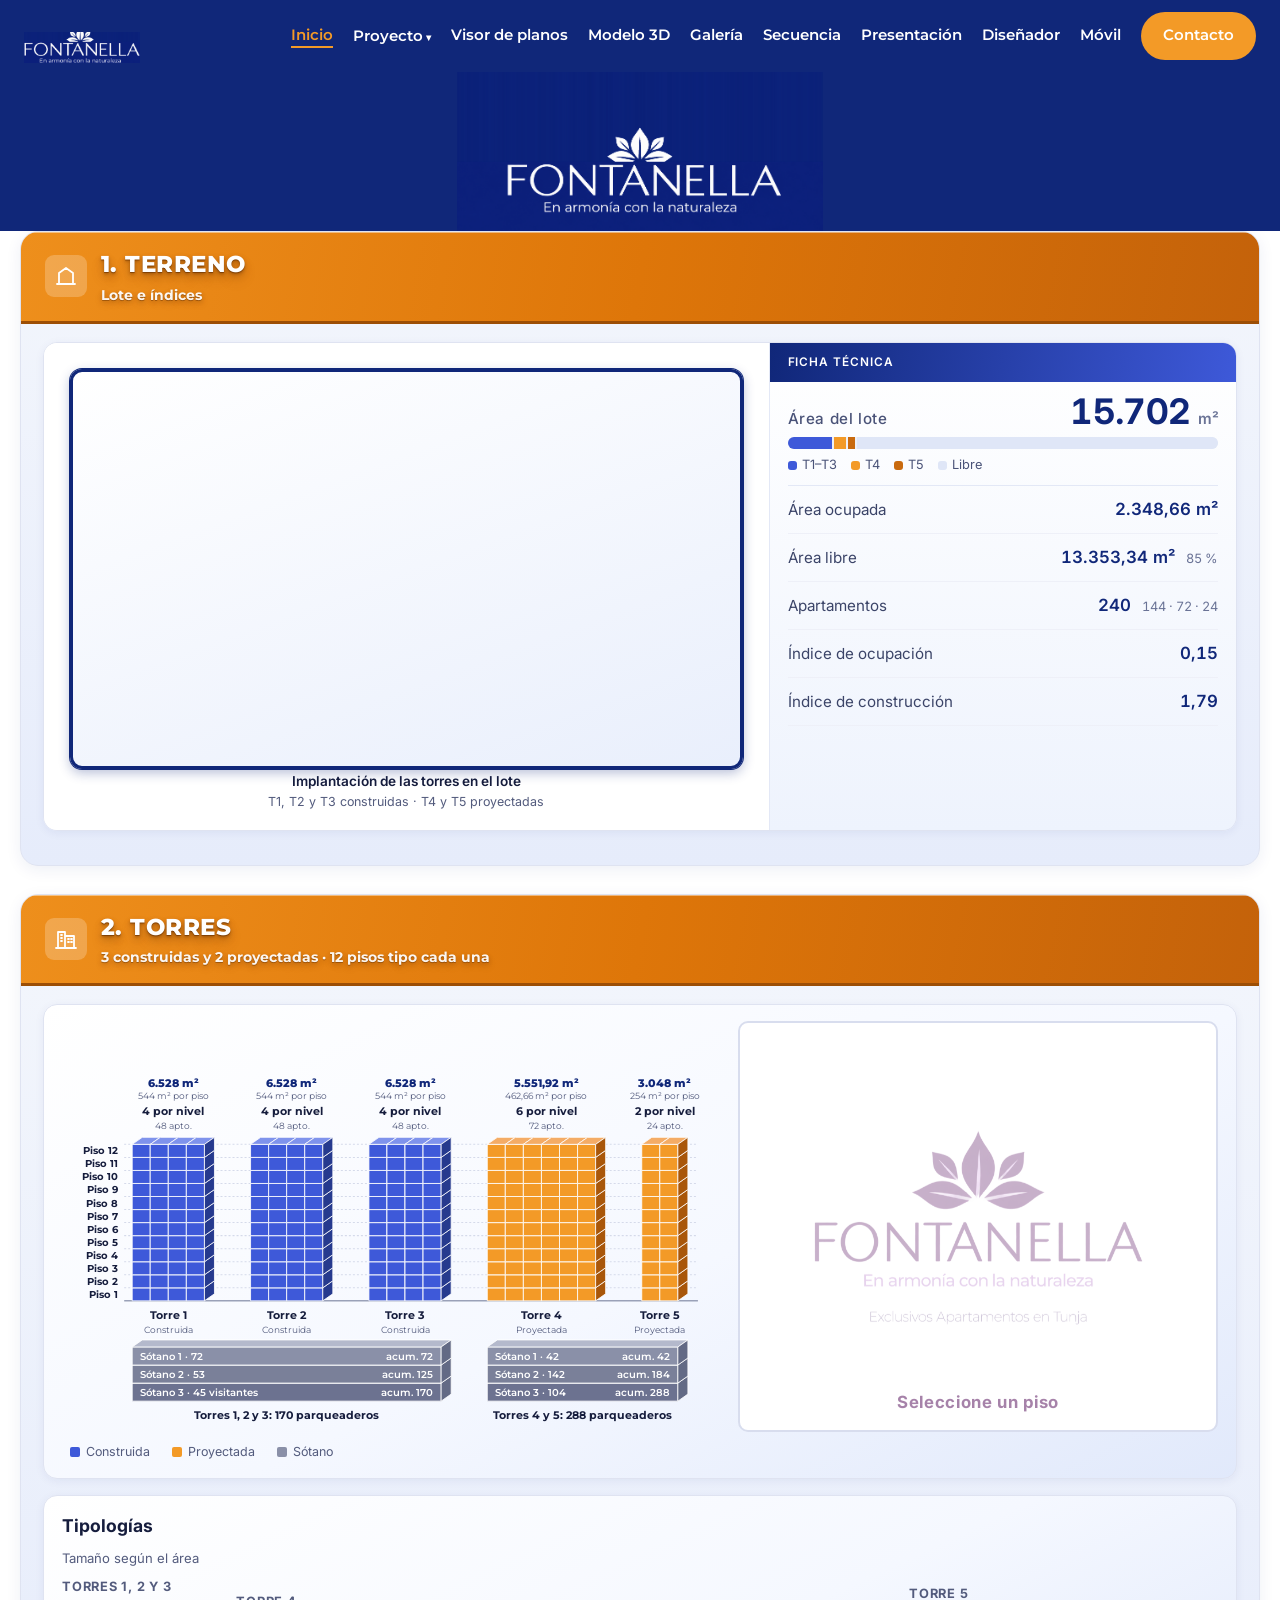
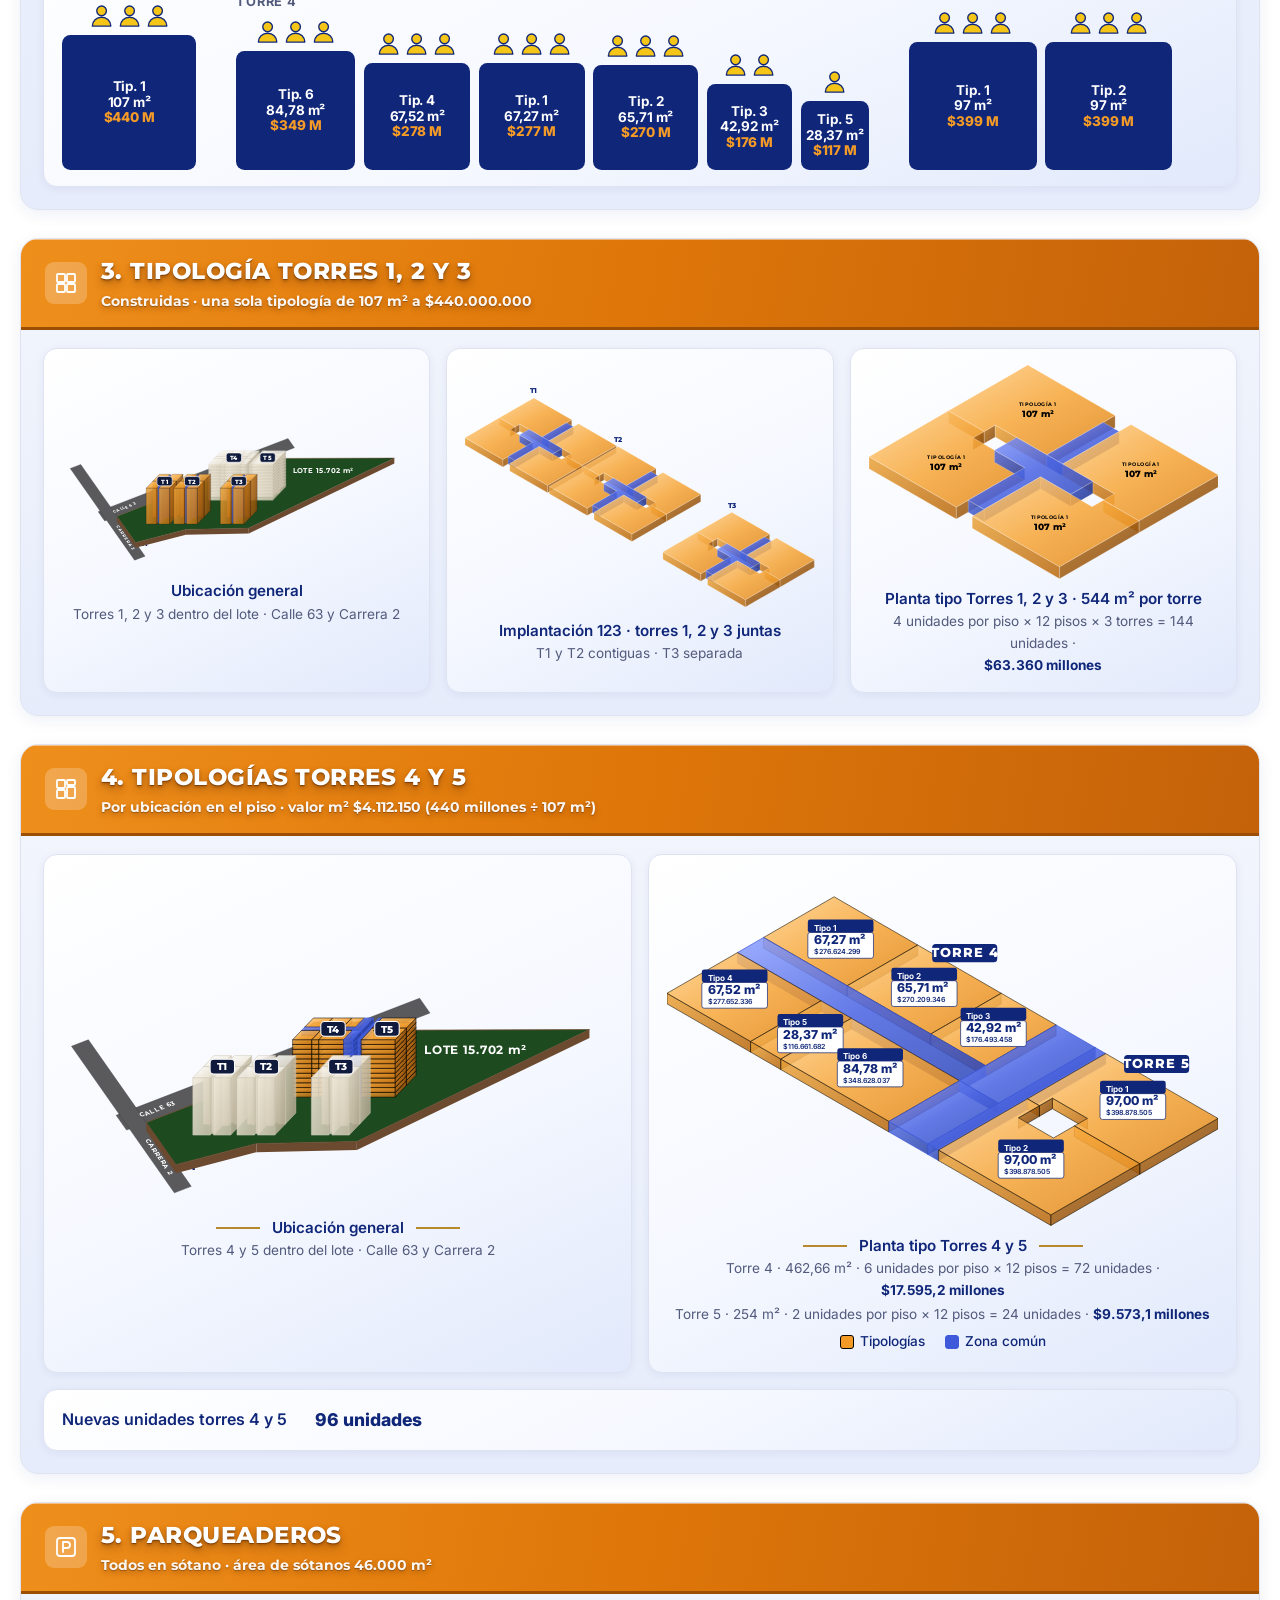
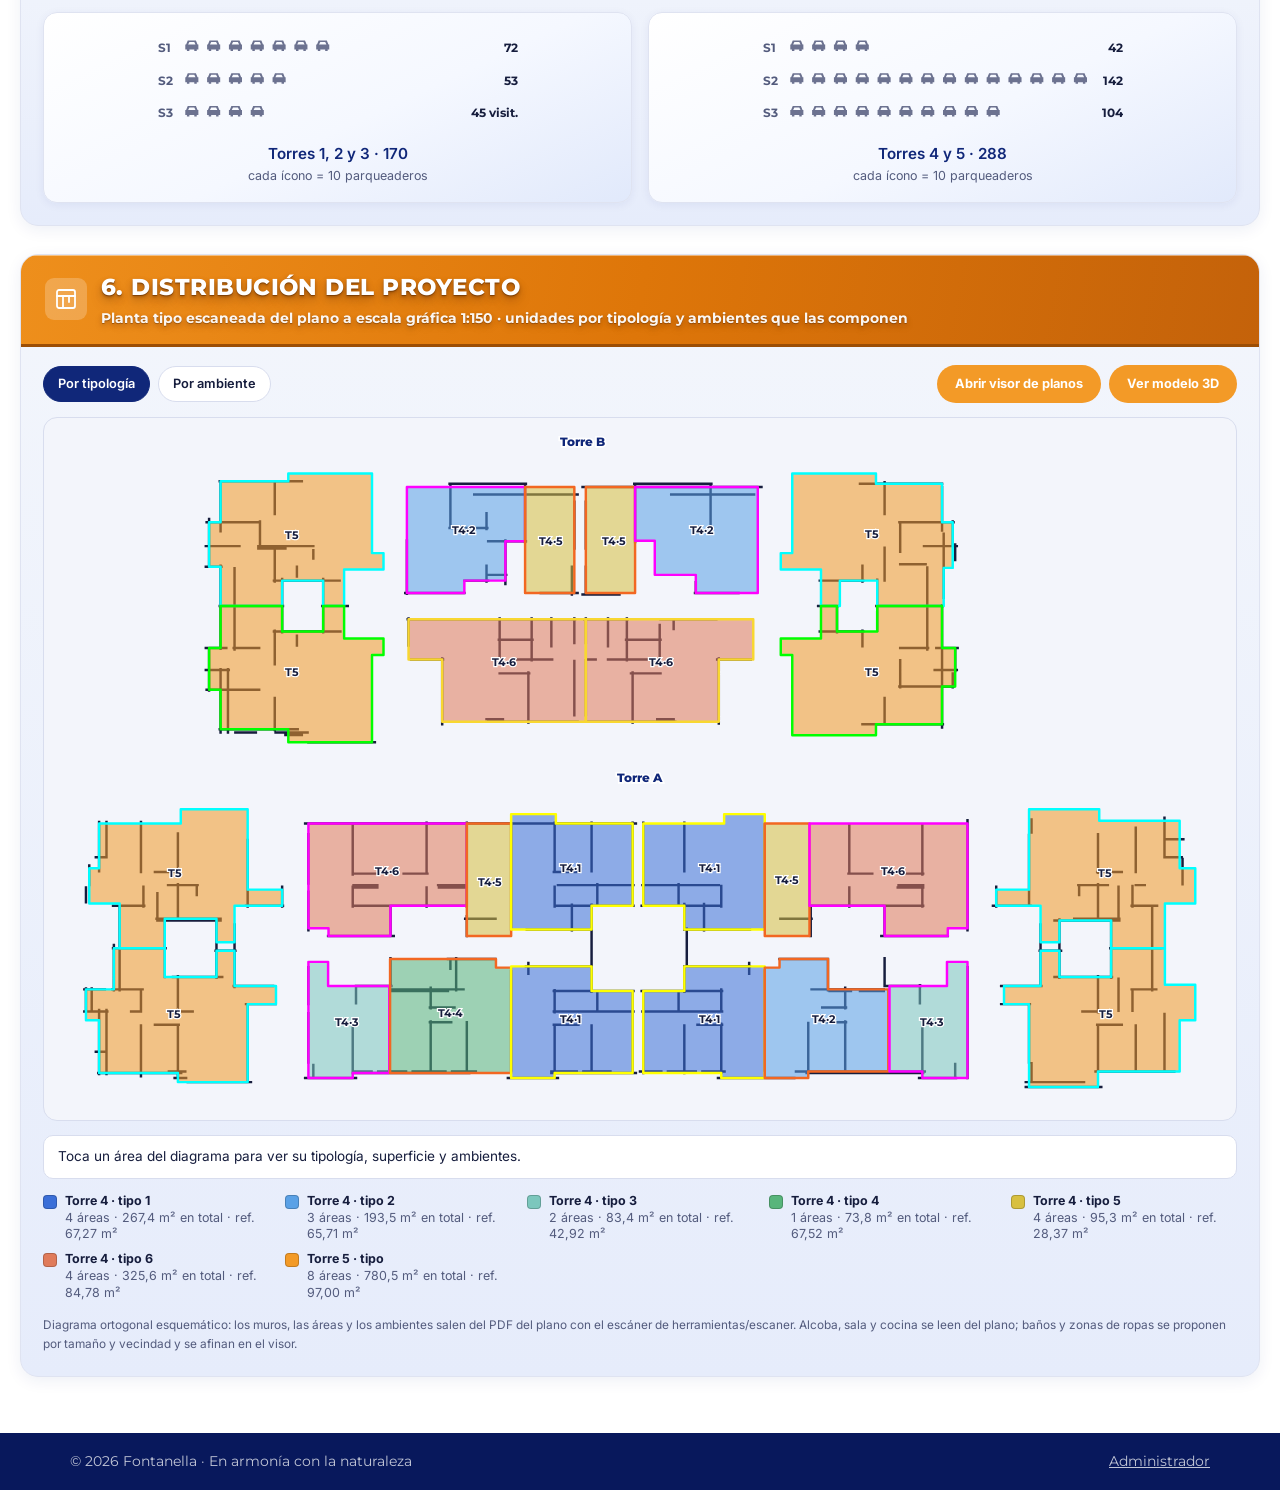
==== commit 748affae: "Visor de planos, planos en JPG y visor 3D portable - Visor de planos (planta tipo): muros regulariza" ====
--- a/index.html
+++ b/index.html
@@ -13,6 +13,7 @@
   <link rel="stylesheet" href="css/vendor/bootstrap-grid.min.css">
   <link rel="stylesheet" href="css/vendor/bootstrap-utilities.min.css">
   <link rel="stylesheet" href="css/estilos.css?v=72">
+  <link rel="stylesheet" href="css/distribucion.css?v=1">
 <script>if(location.search.indexOf("movil")>-1)document.documentElement.classList.add("en-movil")</script>
 </head>
 <body>
@@ -43,6 +44,8 @@
           <a href="pages/explorador.html">Explorador</a>
         </div>
       </div>
+      <a href="pages/Fontanella%20%C2%B7%20Planta%20tipo%20en%202D.html">Visor de planos</a>
+      <a href="pages/modelo-3d.html">Modelo 3D</a>
       <a href="pages/galeria.html">Galería</a>
       <a href="pages/secuencia.html">Secuencia</a>
       <a href="pages/presentacion.html">Presentación</a>
@@ -126,6 +129,20 @@
           <div class="ilus-graf">
             <figure><svg viewBox="0 0 330 96" class="parq-svg" role="img" aria-label="Parqueaderos Torres 1, 2 y 3"><defs><symbol id="i-carro" viewBox="0 0 24 24"><path d="M5 11l2-5h10l2 5h1v6h-2v2h-3v-2H9v2H6v-2H4v-6zm2.5 0h9L15 8H9z"/></symbol></defs><g><title>Torres 1, 2 y 3 · sótano 1: 72 parqueaderos</title><text class="parq-lab" x="0" y="21">S1</text><use href="#i-carro" x="22" y="6" width="18" height="18"/><use href="#i-carro" x="42" y="6" width="18" height="18"/><use href="#i-carro" x="62" y="6" width="18" height="18"/><use href="#i-carro" x="82" y="6" width="18" height="18"/><use href="#i-carro" x="102" y="6" width="18" height="18"/><use href="#i-carro" x="122" y="6" width="18" height="18"/><use href="#i-carro" x="142" y="6" width="18" height="18"/><clipPath id="c00"><rect x="162" y="6" width="3.6" height="18"/></clipPath><use href="#i-carro" x="162" y="6" width="18" height="18" clip-path="url(#c00)"/><text class="parq-n" x="330" y="21" text-anchor="end">72</text></g><g><title>Torres 1, 2 y 3 · sótano 2: 53 parqueaderos</title><text class="parq-lab" x="0" y="51">S2</text><use href="#i-carro" x="22" y="36" width="18" height="18"/><use href="#i-carro" x="42" y="36" width="18" height="18"/><use href="#i-carro" x="62" y="36" width="18" height="18"/><use href="#i-carro" x="82" y="36" width="18" height="18"/><use href="#i-carro" x="102" y="36" width="18" height="18"/><clipPath id="c01"><rect x="122" y="36" width="5.4" height="18"/></clipPath><use href="#i-carro" x="122" y="36" width="18" height="18" clip-path="url(#c01)"/><text class="parq-n" x="330" y="51" text-anchor="end">53</text></g><g><title>Torres 1, 2 y 3 · sótano 3: 45 parqueaderos visit.</title><text class="parq-lab" x="0" y="81">S3</text><use href="#i-carro" x="22" y="66" width="18" height="18"/><use href="#i-carro" x="42" y="66" width="18" height="18"/><use href="#i-carro" x="62" y="66" width="18" height="18"/><use href="#i-carro" x="82" y="66" width="18" height="18"/><clipPath id="c02"><rect x="102" y="66" width="9.0" height="18"/></clipPath><use href="#i-carro" x="102" y="66" width="18" height="18" clip-path="url(#c02)"/><text class="parq-n" x="330" y="81" text-anchor="end">45 visit.</text></g></svg><figcaption><b>Torres 1, 2 y 3 · 170</b>cada ícono = 10 parqueaderos</figcaption></figure>
             <figure><svg viewBox="0 0 330 96" class="parq-svg" role="img" aria-label="Parqueaderos Torres 4 y 5"><defs></defs><g><title>Torres 4 y 5 · sótano 1: 42 parqueaderos</title><text class="parq-lab" x="0" y="21">S1</text><use href="#i-carro" x="22" y="6" width="18" height="18"/><use href="#i-carro" x="42" y="6" width="18" height="18"/><use href="#i-carro" x="62" y="6" width="18" height="18"/><use href="#i-carro" x="82" y="6" width="18" height="18"/><clipPath id="c10"><rect x="102" y="6" width="3.6" height="18"/></clipPath><use href="#i-carro" x="102" y="6" width="18" height="18" clip-path="url(#c10)"/><text class="parq-n" x="330" y="21" text-anchor="end">42</text></g><g><title>Torres 4 y 5 · sótano 2: 142 parqueaderos</title><text class="parq-lab" x="0" y="51">S2</text><use href="#i-carro" x="22" y="36" width="18" height="18"/><use href="#i-carro" x="42" y="36" width="18" height="18"/><use href="#i-carro" x="62" y="36" width="18" height="18"/><use href="#i-carro" x="82" y="36" width="18" height="18"/><use href="#i-carro" x="102" y="36" width="18" height="18"/><use href="#i-carro" x="122" y="36" width="18" height="18"/><use href="#i-carro" x="142" y="36" width="18" height="18"/><use href="#i-carro" x="162" y="36" width="18" height="18"/><use href="#i-carro" x="182" y="36" width="18" height="18"/><use href="#i-carro" x="202" y="36" width="18" height="18"/><use href="#i-carro" x="222" y="36" width="18" height="18"/><use href="#i-carro" x="242" y="36" width="18" height="18"/><use href="#i-carro" x="262" y="36" width="18" height="18"/><use href="#i-carro" x="282" y="36" width="18" height="18"/><clipPath id="c11"><rect x="302" y="36" width="3.6" height="18"/></clipPath><use href="#i-carro" x="302" y="36" width="18" height="18" clip-path="url(#c11)"/><text class="parq-n" x="330" y="51" text-anchor="end">142</text></g><g><title>Torres 4 y 5 · sótano 3: 104 parqueaderos</title><text class="parq-lab" x="0" y="81">S3</text><use href="#i-carro" x="22" y="66" width="18" height="18"/><use href="#i-carro" x="42" y="66" width="18" height="18"/><use href="#i-carro" x="62" y="66" width="18" height="18"/><use href="#i-carro" x="82" y="66" width="18" height="18"/><use href="#i-carro" x="102" y="66" width="18" height="18"/><use href="#i-carro" x="122" y="66" width="18" height="18"/><use href="#i-carro" x="142" y="66" width="18" height="18"/><use href="#i-carro" x="162" y="66" width="18" height="18"/><use href="#i-carro" x="182" y="66" width="18" height="18"/><use href="#i-carro" x="202" y="66" width="18" height="18"/><clipPath id="c12"><rect x="222" y="66" width="7.2" height="18"/></clipPath><use href="#i-carro" x="222" y="66" width="18" height="18" clip-path="url(#c12)"/><text class="parq-n" x="330" y="81" text-anchor="end">104</text></g></svg><figcaption><b>Torres 4 y 5 · 288</b>cada ícono = 10 parqueaderos</figcaption></figure>
+          </div>
+        </section>
+        <section class="bloque-ficha" id="distribucion">
+          <header class="bloque-cab"><svg viewBox="0 0 24 24" aria-hidden="true"><rect x="3" y="3" width="18" height="18" rx="2"/><path d="M3 9h18M9 21V9M15 9v6"/></svg><div><h2>6. Distribución del proyecto</h2><p>Planta tipo escaneada del plano a escala gráfica 1:150 · unidades por tipología y ambientes que las componen</p></div></header>
+          <div class="distri">
+            <div class="distri-barra">
+              <button type="button" data-modo="tip" aria-pressed="true">Por tipología</button>
+              <button type="button" data-modo="amb" aria-pressed="false">Por ambiente</button>
+              <span class="distri-enlaces"><a class="boton boton-naranja" href="pages/Fontanella%20%C2%B7%20Planta%20tipo%20en%202D.html">Abrir visor de planos</a><a class="boton boton-naranja" href="pages/modelo-3d.html">Ver modelo 3D</a></span>
+            </div>
+            <div class="distri-marco"><svg id="distri-svg" class="distri-svg" role="img" aria-label="Diagrama de distribución de la planta tipo: torres, unidades y ambientes"></svg></div>
+            <p class="distri-info" id="distri-info" aria-live="polite"></p>
+            <ul class="distri-leyenda" id="distri-leyenda"></ul>
+            <p class="distri-nota">Diagrama ortogonal esquemático: los muros, las áreas y los ambientes salen del PDF del plano con el escáner de herramientas/escaner. Alcoba, sala y cocina se leen del plano; baños y zonas de ropas se proponen por tamaño y vecindad y se afinan en el visor.</p>
           </div>
         </section>
         <section class="bloque-ficha solo-admin" aria-label="Tablas del proyecto (administrador)">
@@ -239,6 +256,8 @@
   <script src="js/axonometria.js?v=1"></script>
   <script src="js/avatares.js?v=1"></script>
   <script src="js/piso-planta.js?v=1"></script>
+  <script src="js/visor-planos-datos.js?v=1"></script>
+  <script src="js/distribucion.js?v=1"></script>
   <script>
     const logoAnimado = document.getElementById("logo-animado");
     const portadaAnimadaA =document.getElementById("portada-animada-a");
--- a/css/estilos.css
+++ b/css/estilos.css
@@ -1557,11 +1557,21 @@
 .submenu a:hover, .submenu a[aria-current="page"] { background: var(--fondo-suave); color: var(--naranja) !important; }
 
 /* Planos en PDF */
-.lista-pdf { display: grid; gap: 10px; max-width: 760px; margin: 0 auto; padding: 0; list-style: none; }
-.lista-pdf li { display: flex; align-items: center; gap: 14px; padding: 12px 16px; border: 1px solid var(--borde); border-radius: 10px; background: #fff; }
-.pdf-icono { display: grid; place-items: center; width: 42px; height: 48px; border-radius: 6px; background: #c62828; color: #fff; font-size: 0.75rem; font-weight: 800; }
-.lista-pdf b { flex: 1; color: var(--texto); }
-.pdf-acciones { display: flex; gap: 8px; }
+/* Planos: rejilla compacta de bloques (imagen del plano, título y ubicación) */
+.lista-pdf { display: grid; grid-template-columns: repeat(auto-fill, minmax(210px, 1fr)); gap: 16px 14px; max-width: 1200px; margin: 0 auto; padding: 0; list-style: none; }
+.lista-pdf li { position: relative; display: flex; flex-direction: column; gap: 3px; min-width: 0; }
+.lista-pdf .pdf-grupo { grid-column: 1 / -1; margin-top: 8px; padding-bottom: 4px; border-bottom: 1px solid var(--borde); font-size: 0.75rem; font-weight: 800; letter-spacing: 0.06em; text-transform: uppercase; color: var(--azul); }
+.pdf-mini { display: block; aspect-ratio: 4 / 3; padding: 0; border: 1px solid var(--borde); border-radius: 8px; background: #fff; overflow: hidden; cursor: zoom-in; }
+.pdf-mini img { display: block; width: 100%; height: 100%; object-fit: contain; transition: transform 0.2s; }
+.pdf-mini:hover img, .pdf-mini:focus-visible img { transform: scale(1.04); }
+.lista-pdf b { font-size: 0.85rem; line-height: 1.25; color: var(--texto); }
+.pdf-ubic { font-size: 0.75rem; color: var(--texto-suave); }
+.pdf-datos { font-size: 0.72rem; color: var(--texto-suave); }
+.pdf-datos summary { width: max-content; cursor: pointer; }
+.pdf-datos dl { display: grid; grid-template-columns: max-content 1fr; gap: 2px 8px; margin: 4px 0 0; }
+.pdf-datos dt { font-weight: 700; }
+.pdf-datos dd { margin: 0; overflow-wrap: anywhere; }
+.pdf-enlace { position: absolute; top: 6px; right: 6px; padding: 2px 7px; border-radius: 4px; background: #c62828; color: #fff; font-size: 0.65rem; font-weight: 800; text-decoration: none; }
 .lista-pdf:empty { display: none; }
 /* Diseñador: banderas numeradas y grupos del selector */
 .t-forma-rotulo { fill: #fff; stroke: #102779; stroke-width: 3px; paint-order: stroke; font: 800 14px "Montserrat", sans-serif; }
--- a/css/distribucion.css
+++ b/css/distribucion.css
@@ -0,0 +1,25 @@
+/* Diagrama «Distribución del proyecto» del index: se dibuja con js/distribucion.js a partir de js/visor-planos-datos.js.
+   Usa las variables de estilos.css para quedar igual que el resto de los bloques de la ficha. */
+.distri { display: grid; gap: 14px; }
+.distri-barra { display: flex; flex-wrap: wrap; gap: 8px; align-items: center; }
+.distri-barra button { font: inherit; font-size: 0.8rem; font-weight: 600; padding: 7px 14px; border: 1px solid var(--borde); border-radius: 999px; background: var(--blanco); color: var(--texto); cursor: pointer; }
+.distri-barra button:hover { border-color: var(--azul); }
+.distri-barra button[aria-pressed="true"] { background: var(--azul); border-color: var(--azul); color: #fff; }
+.distri-enlaces { display: flex; flex-wrap: wrap; gap: 8px; margin-left: auto; }
+.distri-enlaces .boton { padding: 7px 16px; font-size: 0.8rem; }
+.distri-marco { background: var(--fondo-suave); border: 1px solid var(--borde); border-radius: var(--radio); padding: 12px; overflow: hidden; }
+.distri-svg { display: block; width: 100%; height: auto; }
+.distri-svg .d-muro { fill: var(--texto); }
+.distri-svg .d-zona { stroke-width: 3; stroke-linejoin: round; fill-opacity: 0.55; cursor: pointer; transition: fill-opacity .15s; }
+.distri-svg .d-zona:hover, .distri-svg .d-zona.sel { fill-opacity: 0.9; }
+.distri-svg .d-amb { cursor: pointer; fill-opacity: 0.8; transition: fill-opacity .15s; }
+.distri-svg .d-amb:hover { fill-opacity: 1; }
+.distri-svg .d-etq { font: 700 13px "Montserrat", sans-serif; fill: var(--texto); text-anchor: middle; paint-order: stroke; stroke: #fff; stroke-width: 3px; pointer-events: none; }
+.distri-svg .d-torre { font: 800 15px "Montserrat", sans-serif; fill: var(--azul); text-anchor: middle; paint-order: stroke; stroke: #fff; stroke-width: 4px; }
+.distri-info { min-height: 2.6em; margin: 0; padding: 10px 14px; background: var(--blanco); border: 1px solid var(--borde); border-radius: 10px; font-size: 0.85rem; color: var(--texto); }
+.distri-info b { color: var(--azul); }
+.distri-leyenda { display: grid; grid-template-columns: repeat(auto-fill, minmax(190px, 1fr)); gap: 8px 16px; margin: 0; padding: 0; list-style: none; }
+.distri-leyenda li { display: flex; gap: 8px; align-items: flex-start; font-size: 0.78rem; line-height: 1.35; color: var(--texto-suave); }
+.distri-leyenda li b { display: block; color: var(--texto); }
+.distri-leyenda .sw { flex: none; width: 14px; height: 14px; margin-top: 2px; border-radius: 4px; border: 1px solid rgba(0, 0, 0, .2); }
+.distri-nota { margin: 0; font-size: 0.74rem; color: var(--texto-suave); }
